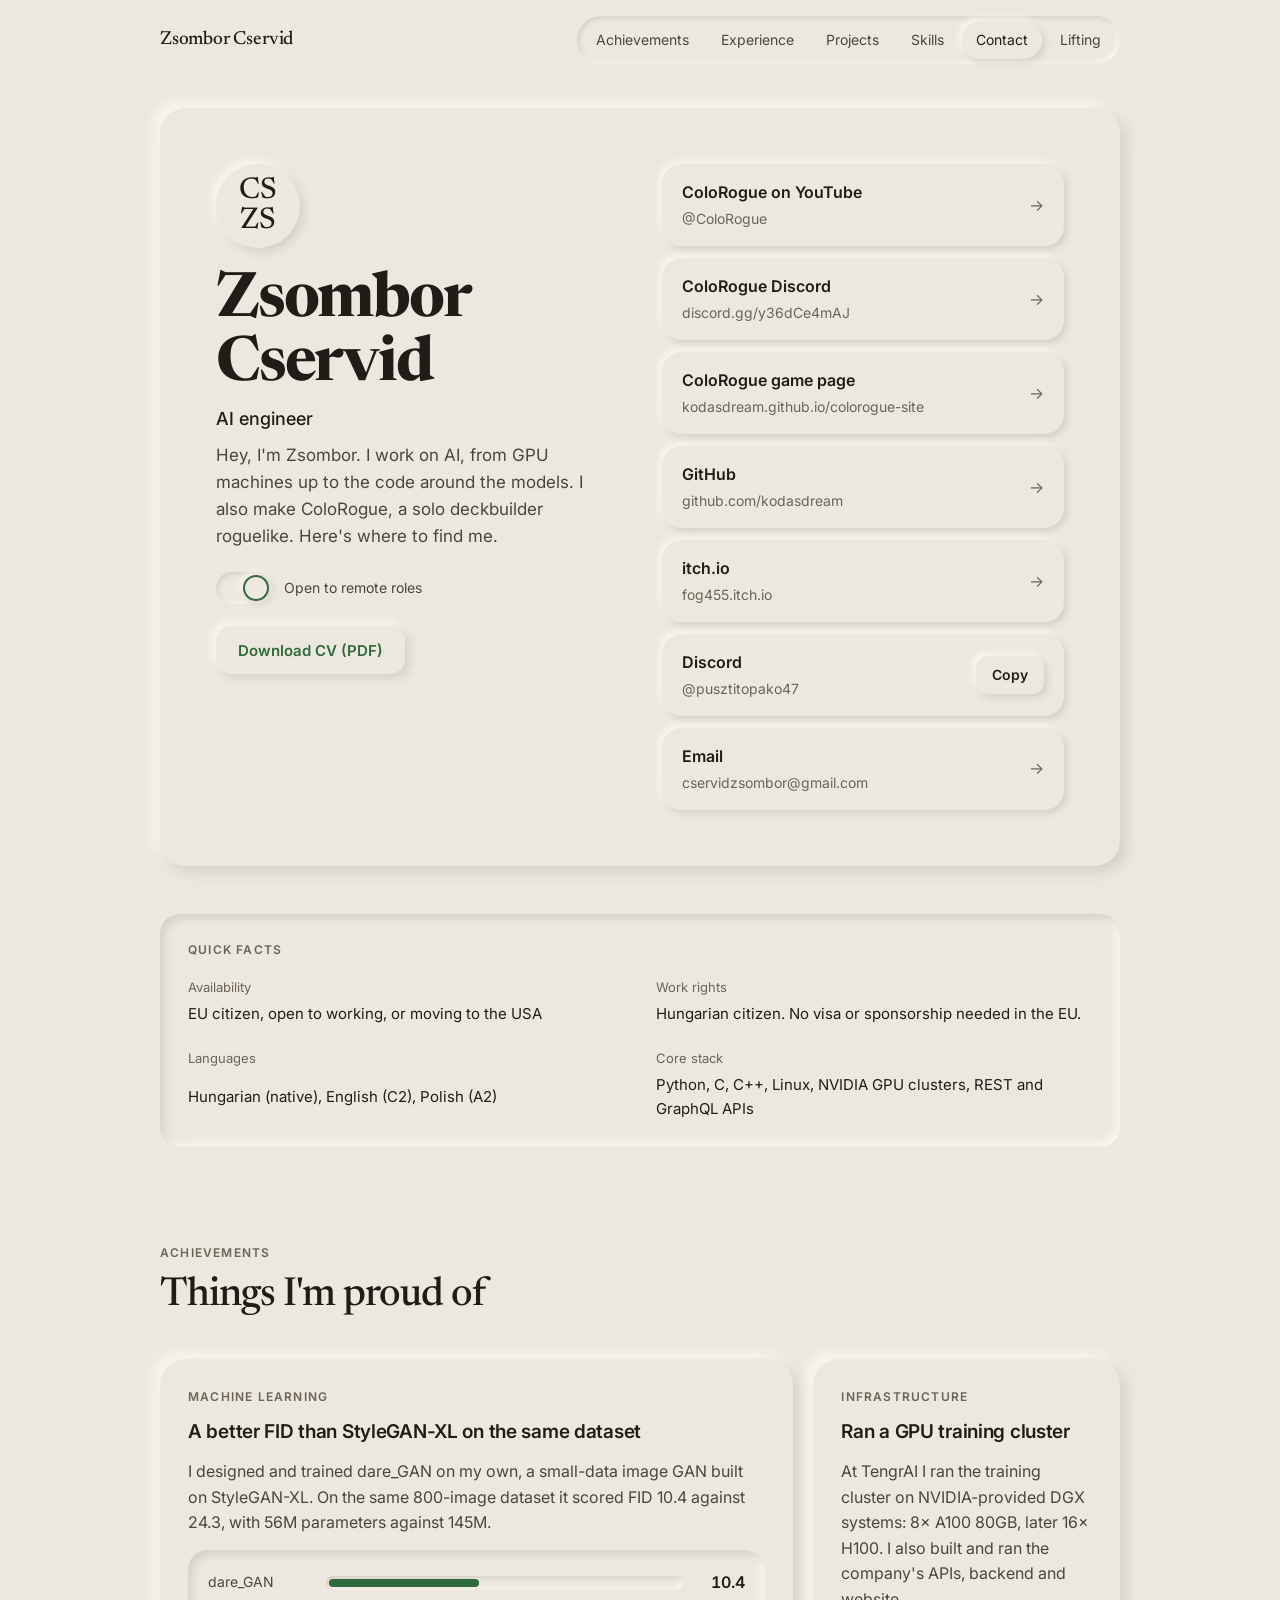
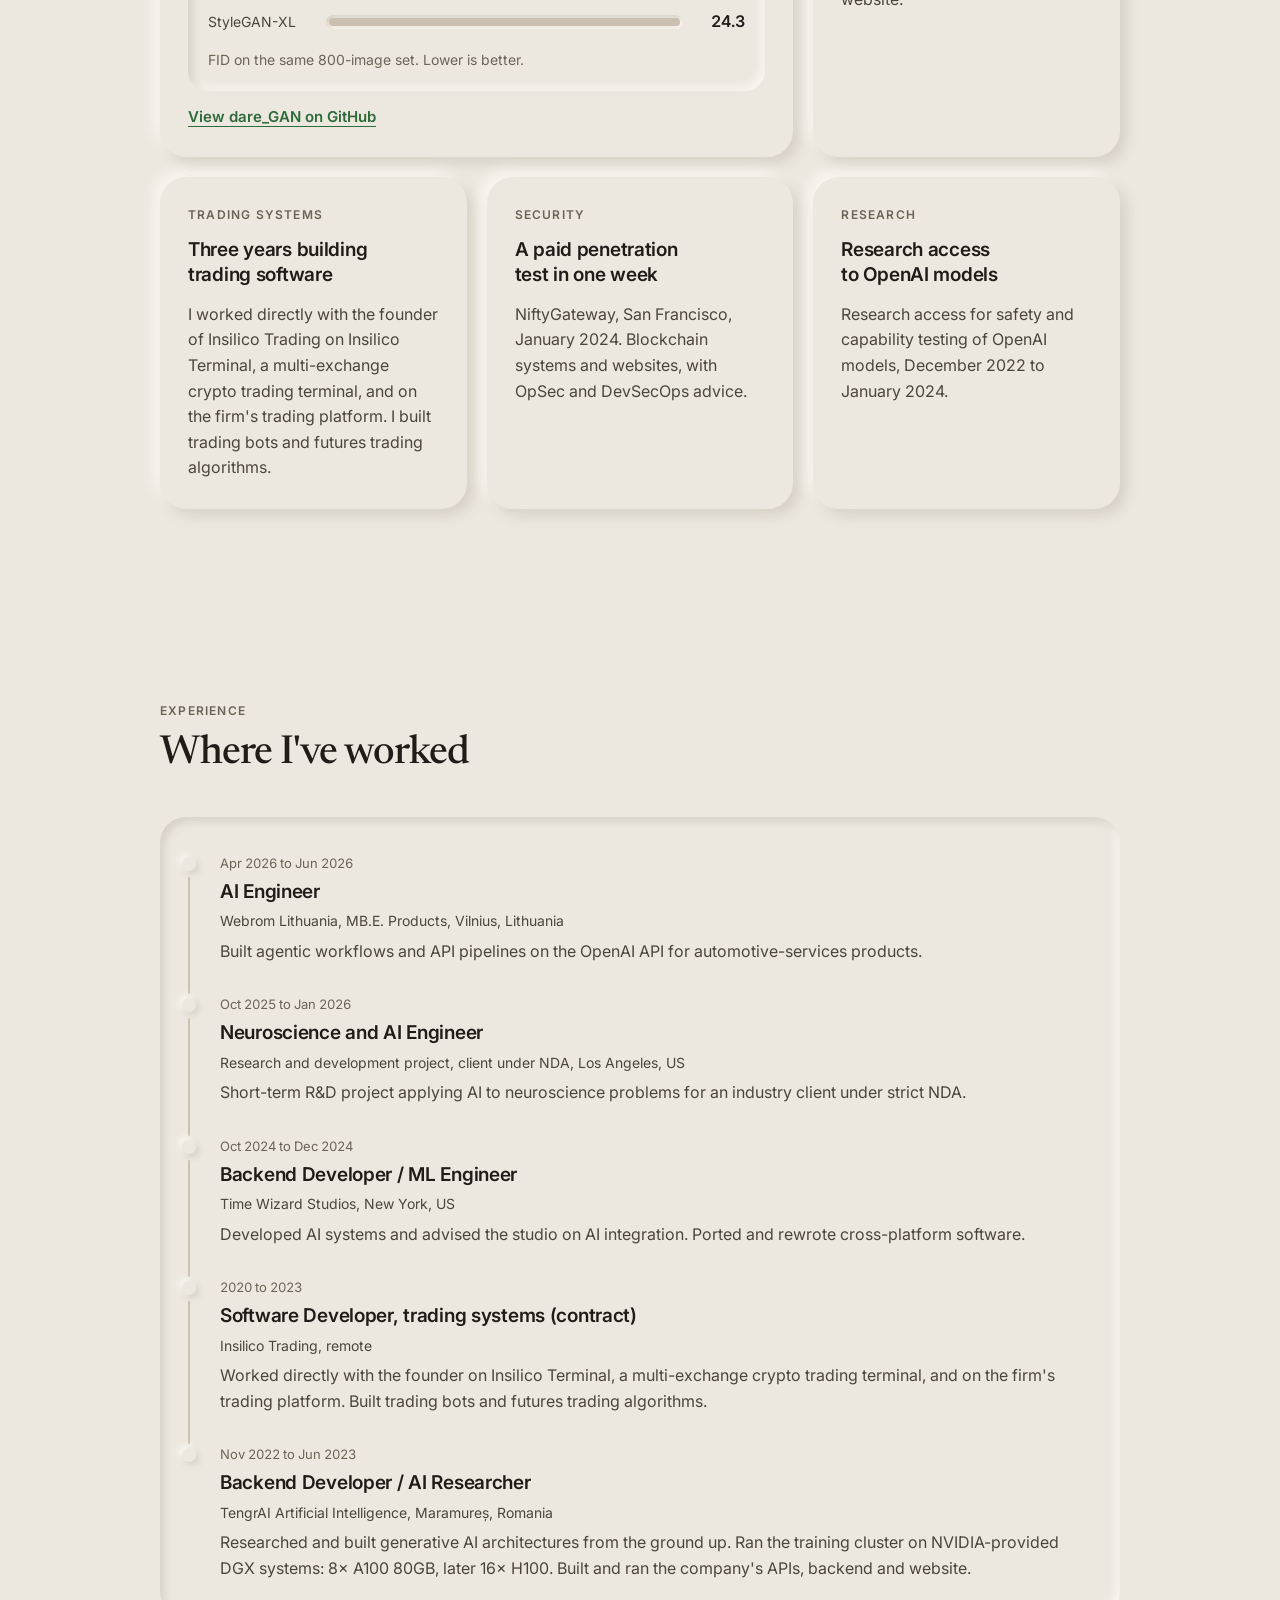
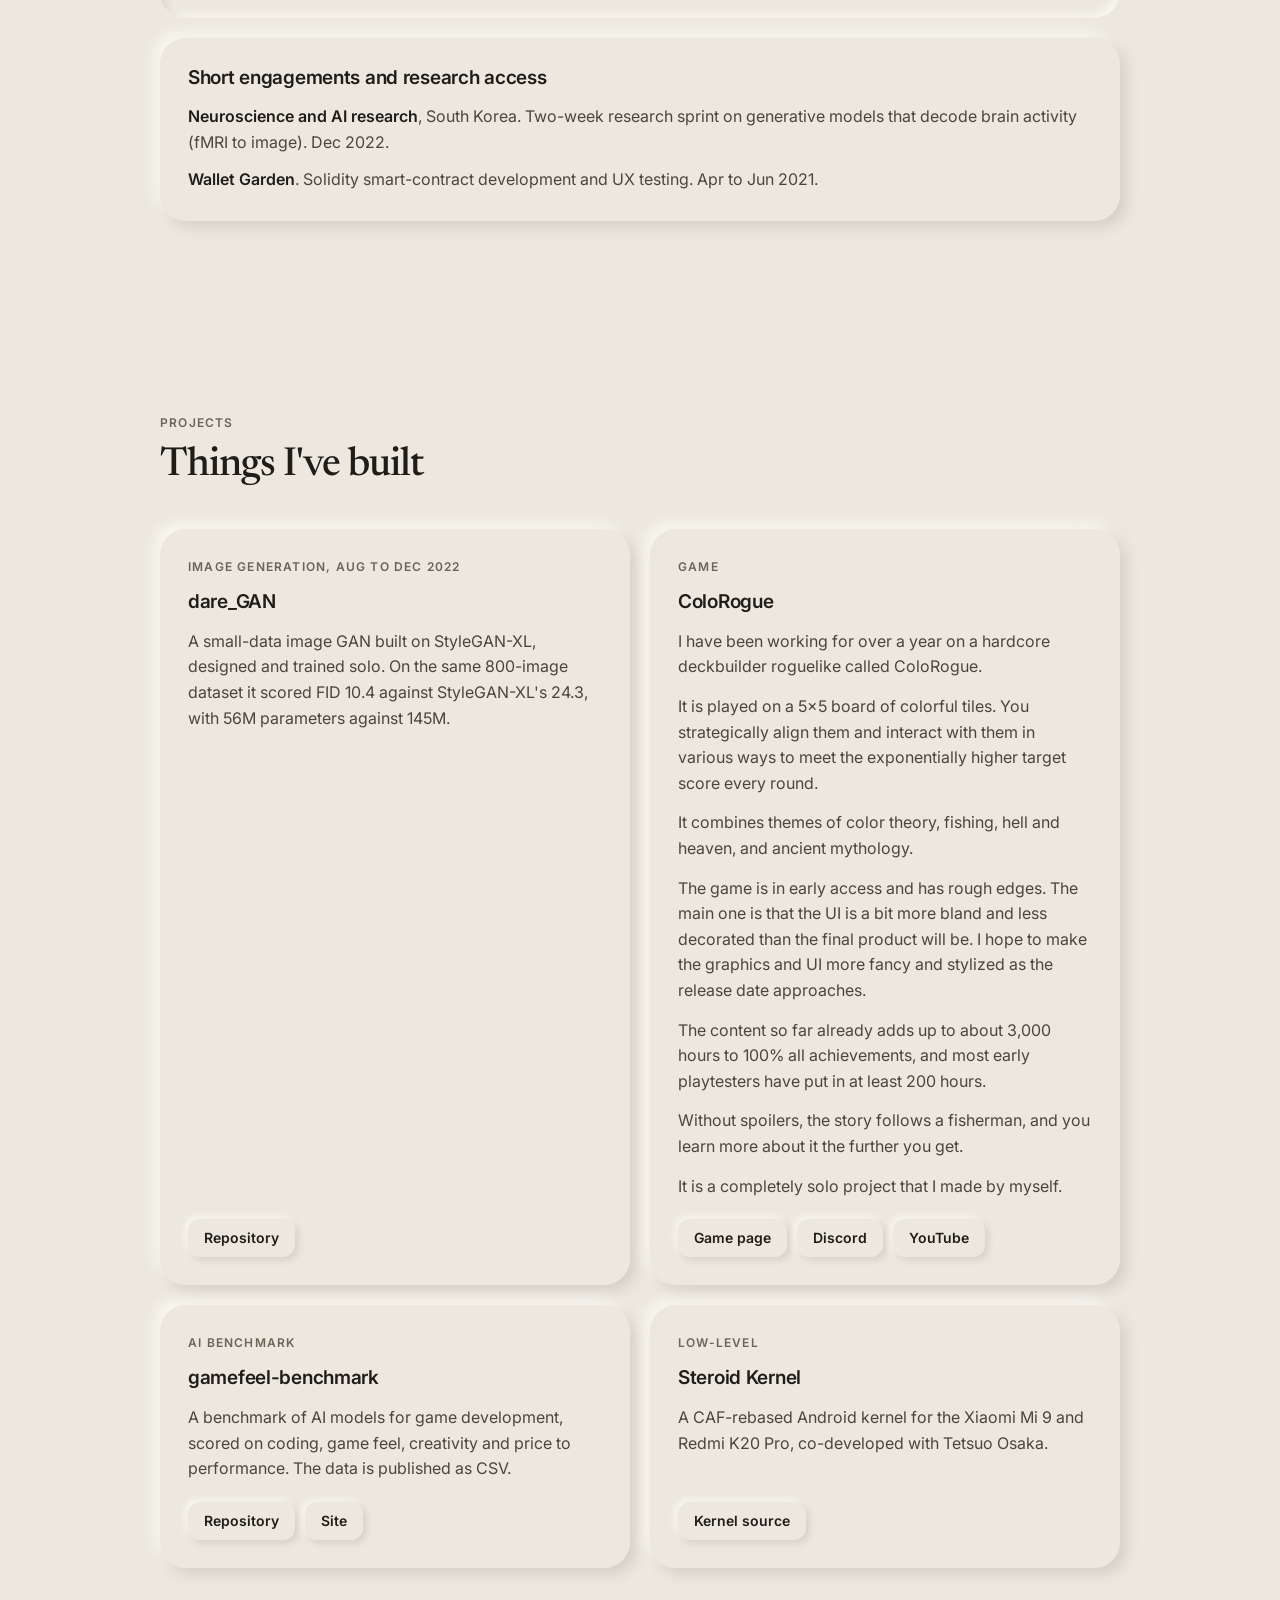
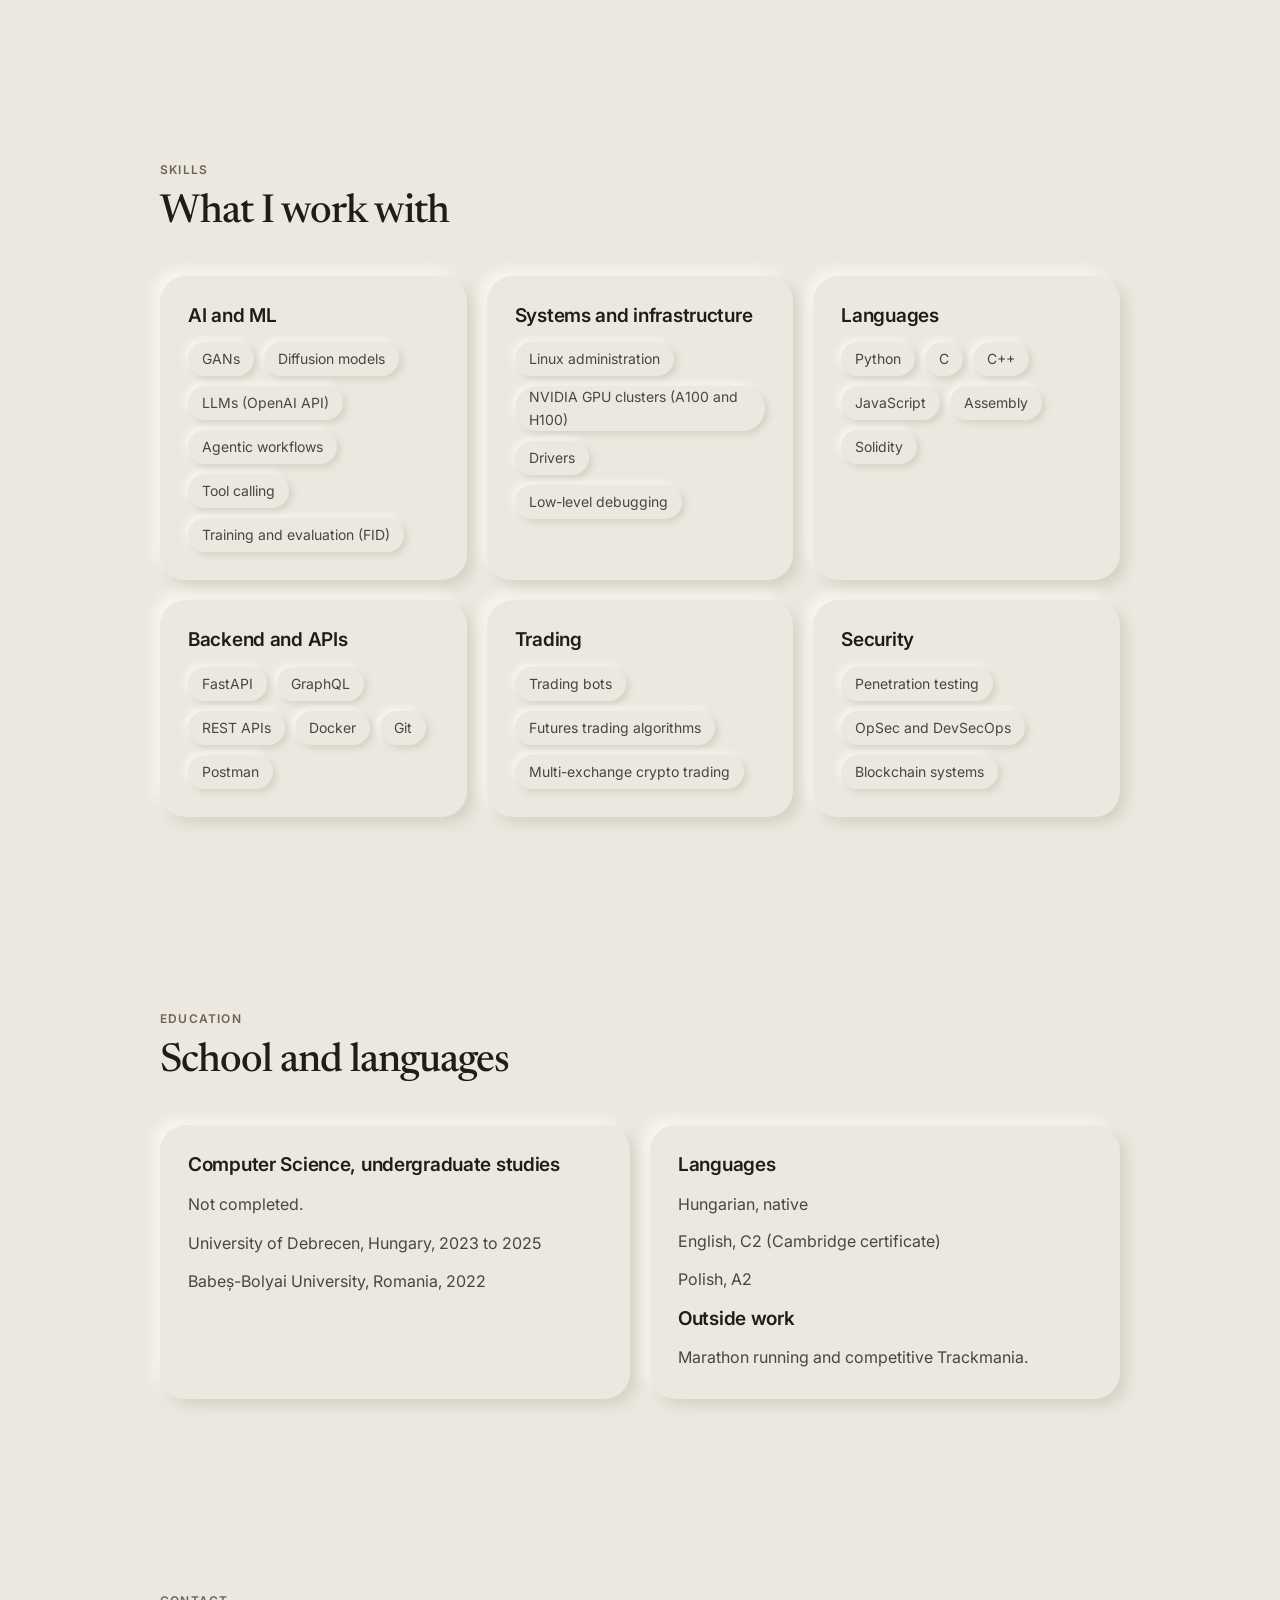
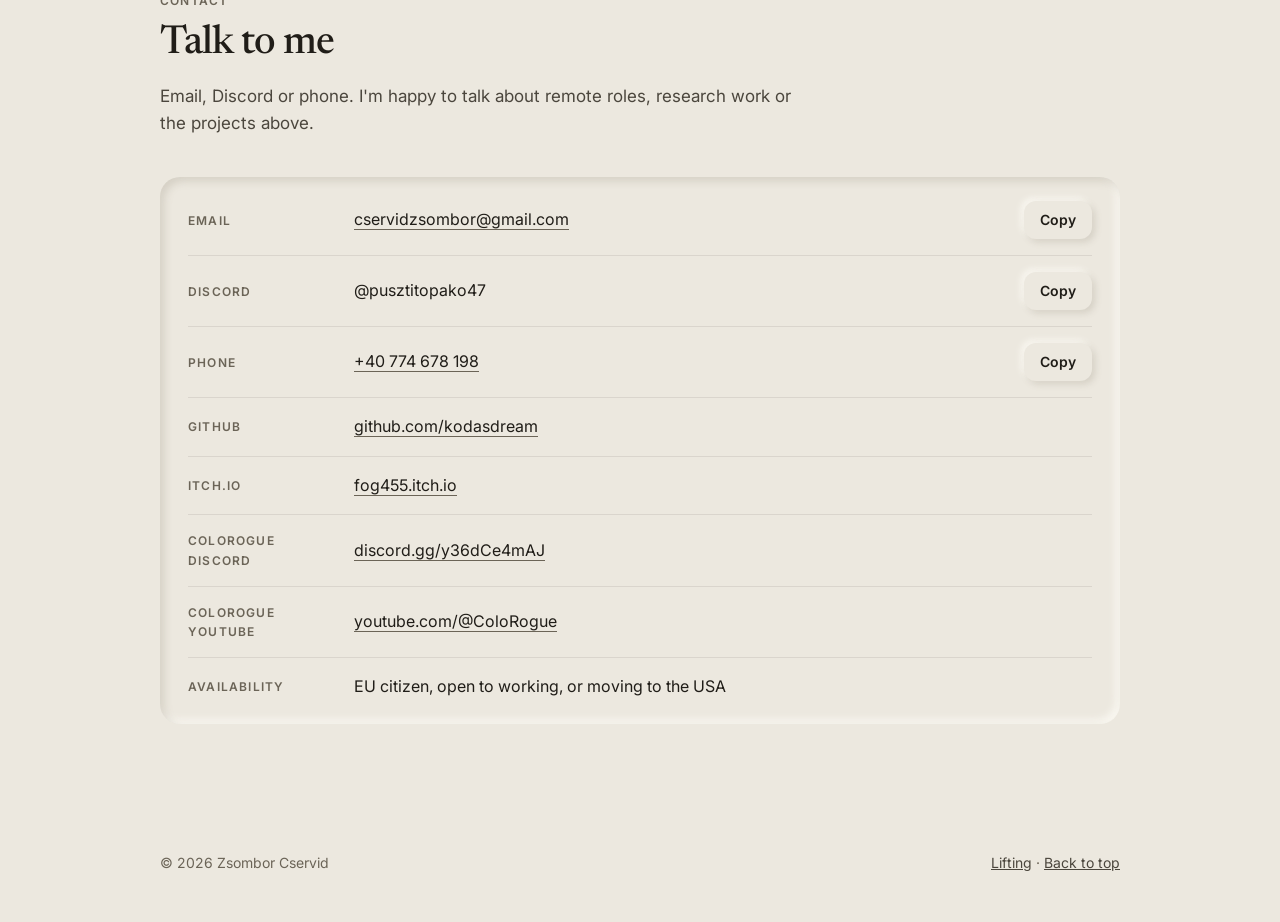
==== personal/index.html @ 990e39d3 "Bust the stylesheet cache for the CS over ZS avatar Browsers kept the old site.css, which gave the t" ====
<!doctype html>
<html lang="en">
<head>
  <meta charset="utf-8">
  <meta name="viewport" content="width=device-width, initial-scale=1, viewport-fit=cover">
  <title>Zsombor Cservid, AI engineer</title>
  <meta name="description" content="Zsombor Cservid, AI engineer: generative models, LLM agents, GPU clusters and Linux. Achievements, work history, projects, CV and contact.">
  <meta name="theme-color" content="#ece8df">
  <meta property="og:type" content="website">
  <meta property="og:title" content="Zsombor Cservid, AI engineer">
  <meta property="og:description" content="Generative models, LLM agents, GPU clusters and Linux. Achievements, projects, CV and contact.">
  <meta property="og:url" content="https://kodasdream.github.io/personal/">
  <link rel="canonical" href="https://kodasdream.github.io/personal/">
  <link rel="icon" href="favicon.svg" type="image/svg+xml">
  <link rel="preconnect" href="https://fonts.googleapis.com">
  <link rel="preconnect" href="https://fonts.gstatic.com" crossorigin>
  <link rel="stylesheet" href="https://fonts.googleapis.com/css2?family=Inter:wght@400;500;600;700&display=swap">
  <link rel="stylesheet" href="https://fonts.googleapis.com/css2?family=Newsreader:wght@400;500;600;700&display=swap">
  <link rel="stylesheet" href="assets/site.css?v=20261018">
</head>
<body>
  <a class="skip" href="#main">Skip to content</a>

  <header class="topbar">
    <div class="wrap bar">
      <a class="brand" href="#top">Zsombor Cservid</a>
      <nav class="nav" aria-label="Sections">
        <a href="#achievements">Achievements</a>
        <a href="#experience">Experience</a>
        <a href="#projects">Projects</a>
        <a href="#skills">Skills</a>
        <a href="#contact">Contact</a>
        <a href="lifting/">Lifting</a>
      </nav>
    </div>
  </header>

  <main id="main" class="wrap">
    <section class="hero raised" id="top" aria-labelledby="name">
      <div class="profile">
        <div class="avatar" aria-hidden="true"><span>CS</span><span>ZS</span></div>
        <div class="intro">
          <h1 id="name">Zsombor Cservid</h1>
          <p class="role">AI engineer</p>
          <p class="bio">Hey, I'm Zsombor. I work on AI, from GPU machines up to the code around the models. I also make ColoRogue, a solo deckbuilder roguelike. Here's where to find me.</p>
        </div>
        <p class="status"><span class="switch" aria-hidden="true"></span>Open to remote roles</p>
        <a class="btn btn-primary" href="Cservid_Zsombor_CV_AI_Engineer.pdf" download>Download CV (PDF)</a>
      </div>

      <div class="linkstack">
        <div class="linkcards">
          <a class="linkcard" href="https://www.youtube.com/@ColoRogue"><span class="lc-text"><span class="lc-title">ColoRogue on YouTube</span><span class="lc-sub">@ColoRogue</span></span><span class="lc-go" aria-hidden="true">→</span></a>
          <a class="linkcard" href="https://discord.gg/y36dCe4mAJ"><span class="lc-text"><span class="lc-title">ColoRogue Discord</span><span class="lc-sub">discord.gg/y36dCe4mAJ</span></span><span class="lc-go" aria-hidden="true">→</span></a>
          <a class="linkcard" href="https://kodasdream.github.io/colorogue-site/"><span class="lc-text"><span class="lc-title">ColoRogue game page</span><span class="lc-sub">kodasdream.github.io/colorogue-site</span></span><span class="lc-go" aria-hidden="true">→</span></a>
          <a class="linkcard" href="https://github.com/kodasdream"><span class="lc-text"><span class="lc-title">GitHub</span><span class="lc-sub">github.com/kodasdream</span></span><span class="lc-go" aria-hidden="true">→</span></a>
          <a class="linkcard" href="https://fog455.itch.io"><span class="lc-text"><span class="lc-title">itch.io</span><span class="lc-sub">fog455.itch.io</span></span><span class="lc-go" aria-hidden="true">→</span></a>
          <div class="linkcard"><span class="lc-text"><span class="lc-title">Discord</span><span class="lc-sub" data-value>@pusztitopako47</span></span><button class="btn btn-sm" type="button" data-copy="@pusztitopako47">Copy</button></div>
          <a class="linkcard" href="mailto:cservidzsombor@gmail.com"><span class="lc-text"><span class="lc-title">Email</span><span class="lc-sub">cservidzsombor@gmail.com</span></span><span class="lc-go" aria-hidden="true">→</span></a>
        </div>
      </div>
    </section>

    <section class="facts inset" aria-labelledby="facts-title">
      <p class="eyebrow" id="facts-title">Quick facts</p>
      <dl>
        <div><dt>Availability</dt><dd>EU citizen, open to working, or moving to the USA</dd></div>
        <div><dt>Work rights</dt><dd>Hungarian citizen. No visa or sponsorship needed in the EU.</dd></div>
        <div><dt>Languages</dt><dd>Hungarian (native), English (C2), Polish (A2)</dd></div>
        <div><dt>Core stack</dt><dd>Python, C, C++, Linux, NVIDIA GPU clusters, REST and GraphQL APIs</dd></div>
      </dl>
    </section>

    <section class="block" id="achievements" aria-labelledby="achievements-title">
      <header class="head">
        <p class="eyebrow">Achievements</p>
        <h2 id="achievements-title">Things I'm proud of</h2>
      </header>

      <div class="grid auto">
        <article class="card raised wide">
          <p class="eyebrow">Machine learning</p>
          <h3>A better FID than StyleGAN-XL on the same dataset</h3>
          <p>I designed and trained dare_GAN on my own, a small-data image GAN built on StyleGAN-XL. On the same 800-image dataset it scored FID 10.4 against 24.3, with 56M parameters against 145M.</p>
          <div class="gauge inset">
            <div class="gauge-row">
              <span class="gauge-name">dare_GAN</span>
              <span class="meter"><i style="--w: 42.8%"></i></span>
              <span class="gauge-value">10.4</span>
            </div>
            <div class="gauge-row">
              <span class="gauge-name">StyleGAN-XL</span>
              <span class="meter"><i class="base" style="--w: 100%"></i></span>
              <span class="gauge-value">24.3</span>
            </div>
            <p class="note">FID on the same 800-image set. Lower is better.</p>
          </div>
          <a class="text-link" href="https://github.com/kodasdream/dare_GAN">View dare_GAN on GitHub</a>
        </article>

        <article class="card raised">
          <p class="eyebrow">Infrastructure</p>
          <h3>Ran a GPU training cluster</h3>
          <p>At TengrAI I ran the training cluster on NVIDIA-provided DGX systems: 8× A100 80GB, later 16× H100. I also built and ran the company's APIs, backend and website.</p>
        </article>

        <article class="card raised">
          <p class="eyebrow">Trading systems</p>
          <h3>Three years building trading software</h3>
          <p>I worked directly with the founder of Insilico Trading on Insilico Terminal, a multi-exchange crypto trading terminal, and on the firm's trading platform. I built trading bots and futures trading algorithms.</p>
        </article>

        <article class="card raised">
          <p class="eyebrow">Security</p>
          <h3>A paid penetration test in one week</h3>
          <p>NiftyGateway, San Francisco, January 2024. Blockchain systems and websites, with OpSec and DevSecOps advice.</p>
        </article>

        <article class="card raised">
          <p class="eyebrow">Research</p>
          <h3>Research access to OpenAI models</h3>
          <p>Research access for safety and capability testing of OpenAI models, December 2022 to January 2024.</p>
        </article>
      </div>
    </section>

    <section class="block" id="experience" aria-labelledby="experience-title">
      <header class="head">
        <p class="eyebrow">Experience</p>
        <h2 id="experience-title">Where I've worked</h2>
      </header>

      <ol class="timeline">
        <li>
          <time>Apr 2026 to Jun 2026</time>
          <h3>AI Engineer</h3>
          <p class="org">Webrom Lithuania, MB.E. Products, Vilnius, Lithuania</p>
          <p>Built agentic workflows and API pipelines on the OpenAI API for automotive-services products.</p>
        </li>
        <li>
          <time>Oct 2025 to Jan 2026</time>
          <h3>Neuroscience and AI Engineer</h3>
          <p class="org">Research and development project, client under NDA, Los Angeles, US</p>
          <p>Short-term R&amp;D project applying AI to neuroscience problems for an industry client under strict NDA.</p>
        </li>
        <li>
          <time>Oct 2024 to Dec 2024</time>
          <h3>Backend Developer / ML Engineer</h3>
          <p class="org">Time Wizard Studios, New York, US</p>
          <p>Developed AI systems and advised the studio on AI integration. Ported and rewrote cross-platform software.</p>
        </li>
        <li>
          <time>2020 to 2023</time>
          <h3>Software Developer, trading systems (contract)</h3>
          <p class="org">Insilico Trading, remote</p>
          <p>Worked directly with the founder on Insilico Terminal, a multi-exchange crypto trading terminal, and on the firm's trading platform. Built trading bots and futures trading algorithms.</p>
        </li>
        <li>
          <time>Nov 2022 to Jun 2023</time>
          <h3>Backend Developer / AI Researcher</h3>
          <p class="org">TengrAI Artificial Intelligence, Maramureș, Romania</p>
          <p>Researched and built generative AI architectures from the ground up. Ran the training cluster on NVIDIA-provided DGX systems: 8× A100 80GB, later 16× H100. Built and ran the company's APIs, backend and website.</p>
        </li>
      </ol>

      <div class="card raised engagements">
        <h3>Short engagements and research access</h3>
        <ul class="plain">
          <li><strong>Neuroscience and AI research</strong>, South Korea. Two-week research sprint on generative models that decode brain activity (fMRI to image). Dec 2022.</li>
          <li><strong>Wallet Garden</strong>. Solidity smart-contract development and UX testing. Apr to Jun 2021.</li>
        </ul>
      </div>
    </section>

    <section class="block" id="projects" aria-labelledby="projects-title">
      <header class="head">
        <p class="eyebrow">Projects</p>
        <h2 id="projects-title">Things I've built</h2>
      </header>

      <div class="grid two">
        <article class="card raised">
          <p class="eyebrow">Image generation, Aug to Dec 2022</p>
          <h3>dare_GAN</h3>
          <p>A small-data image GAN built on StyleGAN-XL, designed and trained solo. On the same 800-image dataset it scored FID 10.4 against StyleGAN-XL's 24.3, with 56M parameters against 145M.</p>
          <div class="links">
            <a class="btn btn-sm" href="https://github.com/kodasdream/dare_GAN">Repository</a>
          </div>
        </article>

        <article class="card raised">
          <p class="eyebrow">Game</p>
          <h3>ColoRogue</h3>
          <p>I have been working for over a year on a hardcore deckbuilder roguelike called ColoRogue.</p>
          <p>It is played on a 5x5 board of colorful tiles. You strategically align them and interact with them in various ways to meet the exponentially higher target score every round.</p>
          <p>It combines themes of color theory, fishing, hell and heaven, and ancient mythology.</p>
          <p>The game is in early access and has rough edges. The main one is that the UI is a bit more bland and less decorated than the final product will be. I hope to make the graphics and UI more fancy and stylized as the release date approaches.</p>
          <p>The content so far already adds up to about 3,000 hours to 100% all achievements, and most early playtesters have put in at least 200 hours.</p>
          <p>Without spoilers, the story follows a fisherman, and you learn more about it the further you get.</p>
          <p>It is a completely solo project that I made by myself.</p>
          <div class="links">
            <a class="btn btn-sm" href="https://kodasdream.github.io/colorogue-site/">Game page</a>
            <a class="btn btn-sm" href="https://discord.gg/y36dCe4mAJ">Discord</a>
            <a class="btn btn-sm" href="https://www.youtube.com/@ColoRogue">YouTube</a>
          </div>
        </article>

        <article class="card raised">
          <p class="eyebrow">AI benchmark</p>
          <h3>gamefeel-benchmark</h3>
          <p>A benchmark of AI models for game development, scored on coding, game feel, creativity and price to performance. The data is published as CSV.</p>
          <div class="links">
            <a class="btn btn-sm" href="https://github.com/kodasdream/gamefeel-benchmark">Repository</a>
            <a class="btn btn-sm" href="https://kodasdream.github.io/gamefeel-benchmark/">Site</a>
          </div>
        </article>

        <article class="card raised">
          <p class="eyebrow">Low-level</p>
          <h3>Steroid Kernel</h3>
          <p>A CAF-rebased Android kernel for the Xiaomi Mi 9 and Redmi K20 Pro, co-developed with Tetsuo Osaka.</p>
          <div class="links">
            <a class="btn btn-sm" href="https://github.com/tetsuo55/android_kernel_xiaomi_sm8150">Kernel source</a>
          </div>
        </article>
      </div>
    </section>

    <section class="block" id="skills" aria-labelledby="skills-title">
      <header class="head">
        <p class="eyebrow">Skills</p>
        <h2 id="skills-title">What I work with</h2>
      </header>

      <div class="grid auto">
        <article class="card raised">
          <h3>AI and ML</h3>
          <ul class="chips">
            <li>GANs</li>
            <li>Diffusion models</li>
            <li>LLMs (OpenAI API)</li>
            <li>Agentic workflows</li>
            <li>Tool calling</li>
            <li>Training and evaluation (FID)</li>
          </ul>
        </article>

        <article class="card raised">
          <h3>Systems and infrastructure</h3>
          <ul class="chips">
            <li>Linux administration</li>
            <li>NVIDIA GPU clusters (A100 and H100)</li>
            <li>Drivers</li>
            <li>Low-level debugging</li>
          </ul>
        </article>

        <article class="card raised">
          <h3>Languages</h3>
          <ul class="chips">
            <li>Python</li>
            <li>C</li>
            <li>C++</li>
            <li>JavaScript</li>
            <li>Assembly</li>
            <li>Solidity</li>
          </ul>
        </article>

        <article class="card raised">
          <h3>Backend and APIs</h3>
          <ul class="chips">
            <li>FastAPI</li>
            <li>GraphQL</li>
            <li>REST APIs</li>
            <li>Docker</li>
            <li>Git</li>
            <li>Postman</li>
          </ul>
        </article>

        <article class="card raised">
          <h3>Trading</h3>
          <ul class="chips">
            <li>Trading bots</li>
            <li>Futures trading algorithms</li>
            <li>Multi-exchange crypto trading</li>
          </ul>
        </article>

        <article class="card raised">
          <h3>Security</h3>
          <ul class="chips">
            <li>Penetration testing</li>
            <li>OpSec and DevSecOps</li>
            <li>Blockchain systems</li>
          </ul>
        </article>
      </div>
    </section>

    <section class="block" id="education" aria-labelledby="education-title">
      <header class="head">
        <p class="eyebrow">Education</p>
        <h2 id="education-title">School and languages</h2>
      </header>

      <div class="grid two">
        <article class="card raised">
          <h3>Computer Science, undergraduate studies</h3>
          <p>Not completed.</p>
          <ul class="plain">
            <li>University of Debrecen, Hungary, 2023 to 2025</li>
            <li>Babeș-Bolyai University, Romania, 2022</li>
          </ul>
        </article>

        <article class="card raised">
          <h3>Languages</h3>
          <ul class="plain">
            <li>Hungarian, native</li>
            <li>English, C2 (Cambridge certificate)</li>
            <li>Polish, A2</li>
          </ul>
          <h3>Outside work</h3>
          <p>Marathon running and competitive Trackmania.</p>
        </article>
      </div>
    </section>

    <section class="block" id="contact" aria-labelledby="contact-title">
      <header class="head">
        <p class="eyebrow">Contact</p>
        <h2 id="contact-title">Talk to me</h2>
        <p class="lede">Email, Discord or phone. I'm happy to talk about remote roles, research work or the projects above.</p>
      </header>

      <div class="contact inset">
        <div class="row">
          <span class="eyebrow">Email</span>
          <a href="mailto:cservidzsombor@gmail.com">cservidzsombor@gmail.com</a>
          <button class="btn btn-sm" type="button" data-copy="cservidzsombor@gmail.com">Copy</button>
        </div>
        <div class="row">
          <span class="eyebrow">Discord</span>
          <span>@pusztitopako47</span>
          <button class="btn btn-sm" type="button" data-copy="@pusztitopako47">Copy</button>
        </div>
        <div class="row">
          <span class="eyebrow">Phone</span>
          <a href="tel:+40774678198">+40 774 678 198</a>
          <button class="btn btn-sm" type="button" data-copy="+40774678198">Copy</button>
        </div>
        <div class="row">
          <span class="eyebrow">GitHub</span>
          <a href="https://github.com/kodasdream">github.com/kodasdream</a>
        </div>
        <div class="row">
          <span class="eyebrow">itch.io</span>
          <a href="https://fog455.itch.io">fog455.itch.io</a>
        </div>
        <div class="row">
          <span class="eyebrow">ColoRogue Discord</span>
          <a href="https://discord.gg/y36dCe4mAJ">discord.gg/y36dCe4mAJ</a>
        </div>
        <div class="row">
          <span class="eyebrow">ColoRogue YouTube</span>
          <a href="https://www.youtube.com/@ColoRogue">youtube.com/@ColoRogue</a>
        </div>
        <div class="row">
          <span class="eyebrow">Availability</span>
          <span>EU citizen, open to working, or moving to the USA</span>
        </div>
      </div>
    </section>
  </main>

  <footer class="wrap foot">
    <p>© 2026 Zsombor Cservid</p>
    <p><a href="lifting/">Lifting</a> · <a href="#top">Back to top</a></p>
  </footer>

  <script>
    // Copy buttons. If the browser refuses clipboard access, select the value instead.
    document.querySelectorAll('[data-copy]').forEach((button) => {
      const label = button.textContent;
      button.addEventListener('click', async () => {
        try {
          await navigator.clipboard.writeText(button.dataset.copy);
          button.textContent = 'Copied';
        } catch {
          const value = button.parentElement.querySelector('[data-value]') || button.previousElementSibling;
          const range = document.createRange();
          range.selectNodeContents(value);
          const selection = window.getSelection();
          selection.removeAllRanges();
          selection.addRange(range);
          button.textContent = 'Selected';
        }
        setTimeout(() => { button.textContent = label; }, 1600);
      });
    });

    // Highlight the section in view in the top bar. The Lifting tab is a separate page, so it is not tracked.
    const links = [...document.querySelectorAll('.nav a[href^="#"]')];
    const observer = new IntersectionObserver((entries) => {
      entries.forEach((entry) => {
        if (!entry.isIntersecting) return;
        links.forEach((link) => {
          if (link.getAttribute('href') === '#' + entry.target.id) {
            link.setAttribute('aria-current', 'true');
          } else {
            link.removeAttribute('aria-current');
          }
        });
      });
    }, { rootMargin: '-45% 0px -50% 0px' });
    links.forEach((link) => {
      const section = document.querySelector(link.getAttribute('href'));
      if (section) observer.observe(section);
    });
  </script>
</body>
</html>
---- personal/assets/site.css ----
/* Shared stylesheet for the personal page and the lifting page.
   Look: neumorphic paper. Warm grey-beige surfaces, soft raised and pressed shadows from two directions, a Newsreader
   serif for the name and headings, one muted green accent.
   Every colour, radius and shadow is a token on :root, so a theme only redefines tokens.
   No glow, no gradients, no gloss, no coloured blur. */

:root {
  color-scheme: light;
  --surface: #ece8df;
  --card: #ece8df;
  --well: #ece8df;
  --shade: rgba(122, 110, 92, 0.2);
  --lit: rgba(255, 253, 248, 0.75);
  --text: #201d18;
  --text-2: #4b463d;
  --text-3: #6b6457;
  --line: rgba(32, 29, 24, 0.09);
  --track: #c9c0af;
  --rail: #cbc2b0;
  --accent: #2f6a3b;
  --accent-hover: #234f2c;
  --hover: #2f6a3b;
  --font: "Inter", system-ui, -apple-system, "Segoe UI", Roboto, sans-serif;
  --display: "Newsreader", Georgia, "Times New Roman", serif;
  --r-lg: 26px;
  --r-md: 20px;
  --r-sm: 15px;
  --r-xs: 12px;
  --raised-lg: 6px 6px 14px var(--shade), -6px -6px 14px var(--lit);
  --raised: 4px 4px 10px var(--shade), -4px -4px 10px var(--lit);
  --raised-sm: 3px 3px 7px var(--shade), -3px -3px 7px var(--lit);
  --inset: inset 4px 4px 9px var(--shade), inset -4px -4px 9px var(--lit);
  --inset-sm: inset 2px 2px 5px var(--shade), inset -2px -2px 5px var(--lit);
}

*,
*::before,
*::after {
  box-sizing: border-box;
}

[hidden] {
  display: none !important;
}

html {
  -webkit-text-size-adjust: 100%;
  scroll-behavior: smooth;
  scroll-padding-top: 110px;
}

body {
  margin: 0;
  min-height: 100vh;
  background: var(--surface);
  color: var(--text);
  font: 400 16px/1.6 var(--font);
  -webkit-font-smoothing: antialiased;
}

h1,
h2,
h3,
p,
ul,
ol,
dl,
dd {
  margin: 0;
  padding: 0;
}

h1,
h2 {
  font-family: var(--display);
}

h3 {
  font-family: var(--font);
}

ul {
  list-style: none;
}

p {
  color: var(--text-2);
}

a {
  color: inherit;
}

:focus-visible {
  outline: 2px solid var(--accent);
  outline-offset: 3px;
}

.sr-only {
  position: absolute;
  width: 1px;
  height: 1px;
  overflow: hidden;
  clip: rect(0 0 0 0);
  white-space: nowrap;
}

.skip {
  position: absolute;
  left: 16px;
  top: -60px;
  z-index: 20;
  padding: 8px 14px;
  border-radius: var(--r-xs);
  background: var(--card);
  box-shadow: var(--raised-sm);
  color: var(--text);
  text-decoration: none;
}

.skip:focus {
  top: 12px;
}

.wrap {
  width: min(1040px, 100%);
  margin-inline: auto;
  padding-inline: clamp(16px, 4vw, 40px);
}

/* ---------- surfaces ---------- */

.raised {
  background: var(--card);
  border-radius: var(--r-lg);
  box-shadow: var(--raised-lg);
}

.inset {
  background: var(--well);
  border-radius: var(--r-md);
  box-shadow: var(--inset);
}

.eyebrow {
  font-size: 12px;
  font-weight: 600;
  letter-spacing: 0.1em;
  text-transform: uppercase;
  color: var(--text-3);
}

.note,
.meta,
.count {
  font-size: 14px;
  color: var(--text-3);
}

/* ---------- controls ---------- */

.btn {
  display: inline-flex;
  align-items: center;
  justify-content: center;
  gap: 8px;
  min-height: 48px;
  padding: 0 22px;
  border: 0;
  border-radius: var(--r-sm);
  background: var(--card);
  color: var(--text);
  font: 600 15px/1 var(--font);
  text-decoration: none;
  white-space: nowrap;
  cursor: pointer;
  box-shadow: var(--raised);
  transition: box-shadow 0.18s ease, color 0.18s ease;
}

.btn:hover {
  color: var(--hover);
}

.btn:active,
.btn[aria-pressed="true"] {
  box-shadow: var(--inset-sm);
}

.btn-primary {
  color: var(--accent);
}

.btn-primary:hover {
  color: var(--accent-hover);
}

.btn-sm {
  min-height: 38px;
  padding: 0 16px;
  border-radius: var(--r-xs);
  font-size: 14px;
  box-shadow: var(--raised-sm);
}

.btn-sm:active,
.btn-sm[aria-pressed="true"] {
  box-shadow: var(--inset-sm);
}

.filters .btn[aria-pressed="true"] {
  color: var(--accent);
}

/* The switch: an inset track with a raised knob and a flat accent ring (a hard edge, not a glow). */
.switch {
  position: relative;
  flex: none;
  width: 56px;
  height: 32px;
  border-radius: 999px;
  background: var(--well);
  box-shadow: var(--inset-sm);
}

.switch::after {
  content: "";
  position: absolute;
  top: 3px;
  right: 3px;
  width: 26px;
  height: 26px;
  border-radius: 50%;
  background: var(--card);
  box-shadow: var(--raised-sm), inset 0 0 0 2px var(--accent);
}

/* ---------- top bar ---------- */

.topbar {
  position: sticky;
  top: 0;
  z-index: 10;
  background: var(--surface);
}

.topbar .bar {
  display: flex;
  flex-wrap: wrap;
  align-items: center;
  justify-content: space-between;
  gap: 12px 20px;
  padding-block: 16px;
}

.brand {
  font-family: var(--display);
  font-size: 19px;
  font-weight: 500;
  letter-spacing: -0.01em;
  color: var(--text);
  text-decoration: none;
}

.nav {
  display: flex;
  flex-wrap: wrap;
  gap: 4px;
  padding: 5px;
  border-radius: 999px;
  background: var(--well);
  box-shadow: var(--inset-sm);
}

.nav a {
  padding: 8px 14px;
  border-radius: 999px;
  font-size: 14px;
  color: var(--text-2);
  text-decoration: none;
  transition: color 0.15s ease;
}

.nav a:hover {
  color: var(--text);
}

.nav a[aria-current="true"],
.nav a[aria-current="page"] {
  color: var(--text);
  background: var(--card);
  box-shadow: var(--raised-sm);
}

/* ---------- top card: the part to send to friends ---------- */

.hero {
  display: grid;
  gap: clamp(28px, 4vw, 44px);
  margin-top: clamp(12px, 3vw, 28px);
  padding: clamp(28px, 5vw, 56px);
}

.hero-main {
  display: grid;
  gap: 18px;
  align-content: start;
  min-width: 0;
}

.profile {
  display: grid;
  gap: 22px;
  align-content: start;
  justify-items: start;
  min-width: 0;
}

.avatar {
  display: grid;
  place-items: center;
  align-content: center;
  width: 84px;
  height: 84px;
  border-radius: 50%;
  background: var(--card);
  box-shadow: var(--raised);
  font-family: var(--display);
  font-size: 30px;
  font-weight: 500;
  line-height: 1;
  letter-spacing: 0;
  color: var(--text);
}

.intro {
  display: grid;
  gap: 8px;
  min-width: 0;
}

.role {
  font-size: 18px;
  font-weight: 500;
  color: var(--text);
}

.bio {
  max-width: 42ch;
  font-size: 17px;
  color: var(--text-2);
}

.status {
  display: flex;
  align-items: center;
  gap: 12px;
  font-size: 14px;
  color: var(--text-2);
}

.linkstack {
  display: grid;
  gap: 22px;
  align-content: start;
  justify-items: start;
  min-width: 0;
}

.linkcards {
  display: grid;
  gap: 12px;
  width: 100%;
}

.linkcard {
  display: flex;
  align-items: center;
  justify-content: space-between;
  gap: 14px;
  width: 100%;
  min-width: 0;
  padding: 16px 20px;
  border: 0;
  border-radius: var(--r-md);
  background: var(--card);
  box-shadow: var(--raised-sm);
  color: var(--text);
  font: inherit;
  text-decoration: none;
  transition: box-shadow 0.18s ease;
}

a.linkcard:hover,
a.linkcard:active {
  box-shadow: var(--inset-sm);
}

.lc-text {
  display: grid;
  gap: 2px;
  min-width: 0;
}

.lc-title {
  font-size: 16px;
  font-weight: 600;
  color: var(--text);
}

.lc-sub {
  font-size: 14px;
  color: var(--text-3);
  overflow-wrap: anywhere;
}

.lc-go {
  flex: none;
  font-size: 16px;
  color: var(--text-3);
}

/* Quick facts sit between the top card and the CV sections. */
.facts {
  display: grid;
  gap: 18px;
  margin-top: clamp(28px, 4vw, 48px);
  padding: 26px 28px;
}

.facts dl {
  display: grid;
  gap: 18px;
}

.facts dl > div {
  display: grid;
  gap: 4px;
}

.facts dt {
  font-size: 13px;
  color: var(--text-3);
}

.facts dd {
  font-size: 15px;
  color: var(--text);
}

.hero h1,
h1 {
  font-size: clamp(42px, 6vw, 62px);
  font-weight: 700;
  line-height: 1.02;
  letter-spacing: -0.035em;
  text-wrap: balance;
  color: var(--text);
}

.lede {
  max-width: 58ch;
  font-size: 17px;
  color: var(--text-2);
}

/* ---------- headings and sections ---------- */

h2 {
  font-size: clamp(28px, 3.6vw, 40px);
  font-weight: 500;
  line-height: 1.12;
  letter-spacing: -0.025em;
  text-wrap: balance;
  color: var(--text);
}

h3 {
  font-size: 19px;
  font-weight: 600;
  line-height: 1.3;
  letter-spacing: -0.015em;
  text-wrap: balance;
  color: var(--text);
}

.block {
  padding-block: clamp(56px, 8vw, 96px);
}

.head {
  display: grid;
  gap: 12px;
  margin-bottom: clamp(24px, 4vw, 40px);
}

.head .lede {
  margin-top: 4px;
}

/* ---------- grids and cards ---------- */

.grid {
  display: grid;
  gap: 20px;
  grid-template-columns: minmax(0, 1fr);
}

.card {
  display: flex;
  flex-direction: column;
  gap: 14px;
  min-width: 0;
  padding: 28px;
}

.links {
  display: flex;
  flex-wrap: wrap;
  gap: 10px;
  margin-top: auto;
  padding-top: 6px;
}

.text-link {
  align-self: flex-start;
  font-size: 15px;
  font-weight: 600;
  color: var(--accent);
  text-decoration: underline;
  text-decoration-thickness: 1px;
  text-underline-offset: 4px;
}

.wide {
  grid-column: 1 / -1;
}

/* Achievement gauge: two inset meters. The shorter bar is the better FID. */
.gauge {
  display: grid;
  gap: 14px;
  padding: 20px;
}

.gauge-row {
  display: grid;
  grid-template-columns: minmax(0, 6.5rem) minmax(0, 1fr) 3rem;
  align-items: center;
  gap: 14px;
}

.gauge-name {
  font-size: 14px;
  color: var(--text-2);
}

.gauge-value {
  font-size: 16px;
  font-weight: 600;
  text-align: right;
  font-variant-numeric: tabular-nums;
  color: var(--text);
}

.meter {
  display: block;
  height: 14px;
  padding: 3px;
  border-radius: 999px;
  background: var(--well);
  box-shadow: var(--inset-sm);
}

.meter i {
  display: block;
  width: var(--w);
  height: 100%;
  border-radius: 999px;
  background: var(--accent);
}

.meter i.base {
  background: var(--track);
}

/* ---------- work history ---------- */

.timeline {
  position: relative;
  display: grid;
  gap: 30px;
  padding: 36px clamp(20px, 3vw, 40px) 36px 60px;
  border-radius: var(--r-lg);
  background: var(--well);
  box-shadow: var(--inset);
}

.timeline li {
  position: relative;
  display: grid;
  gap: 6px;
  min-width: 0;
}

.timeline li::before {
  content: "";
  position: absolute;
  left: -38px;
  top: 4px;
  width: 14px;
  height: 14px;
  border-radius: 50%;
  background: var(--card);
  box-shadow: var(--raised-sm);
}

.timeline li:not(:last-child)::after {
  content: "";
  position: absolute;
  left: -32px;
  top: 24px;
  bottom: -30px;
  width: 2px;
  border-radius: 2px;
  background: var(--rail);
}

.timeline time {
  font-size: 13px;
  color: var(--text-3);
  font-variant-numeric: tabular-nums;
}

.org {
  font-size: 14px;
  color: var(--text-2);
}

.engagements {
  margin-top: 20px;
}

.plain {
  display: grid;
  gap: 12px;
}

.plain li {
  color: var(--text-2);
}

.plain strong {
  color: var(--text);
  font-weight: 600;
}

.chips {
  display: flex;
  flex-wrap: wrap;
  gap: 10px;
}

.chips li {
  display: inline-flex;
  align-items: center;
  min-height: 34px;
  padding: 0 14px;
  border-radius: 999px;
  background: var(--card);
  box-shadow: var(--raised-sm);
  font-size: 14px;
  color: var(--text-2);
}

/* ---------- contact ---------- */

.contact {
  padding: 8px 28px;
}

.row {
  display: grid;
  grid-template-columns: 9.5rem minmax(0, 1fr) auto;
  align-items: center;
  gap: 14px;
  padding: 16px 0;
  border-bottom: 1px solid var(--line);
}

.row:last-child {
  border-bottom: 0;
}

.row > a,
.row > span:not(.eyebrow) {
  min-width: 0;
  overflow-wrap: anywhere;
  color: var(--text);
}

.row > a {
  justify-self: start;
  text-decoration: underline;
  text-decoration-color: var(--text-3);
  text-underline-offset: 4px;
}

.foot {
  display: flex;
  flex-wrap: wrap;
  justify-content: space-between;
  gap: 12px;
  padding-block: 32px 48px;
  font-size: 14px;
  color: var(--text-3);
}

.foot p {
  color: var(--text-3);
}

.foot a {
  color: var(--text-2);
}

/* ---------- lifting page ---------- */

.big {
  display: flex;
  flex-direction: column;
  gap: 20px;
  padding: 28px;
}

.big-head {
  display: grid;
  gap: 8px;
}

.big h3 {
  font-size: clamp(22px, 3vw, 26px);
}

.readout {
  display: grid;
  gap: 6px;
  padding: 24px;
  border-radius: var(--r-md);
}

.digits {
  font-size: clamp(52px, 9vw, 76px);
  font-weight: 700;
  line-height: 0.95;
  letter-spacing: -0.04em;
  font-variant-numeric: tabular-nums;
  color: var(--text);
}

.feature .digits {
  font-size: clamp(64px, 12vw, 96px);
}

.unit {
  font-size: 13px;
  letter-spacing: 0.08em;
  text-transform: uppercase;
  color: var(--text-3);
}

.lb {
  font-size: 15px;
  color: var(--text-3);
  font-variant-numeric: tabular-nums;
}

.big-facts {
  display: grid;
  grid-template-columns: repeat(2, minmax(0, 1fr));
  gap: 16px;
}

.big-facts dt {
  font-size: 13px;
  color: var(--text-3);
}

.big-facts dd {
  font-size: 15px;
  color: var(--text);
  font-variant-numeric: tabular-nums;
}

.badge {
  display: inline-flex;
  margin-left: 8px;
  padding: 4px 10px;
  border-radius: 999px;
  box-shadow: var(--inset-sm);
  font-size: 11px;
  font-weight: 600;
  letter-spacing: 0.08em;
  text-transform: uppercase;
  vertical-align: 2px;
  color: var(--accent);
}

.toolbar {
  display: grid;
  gap: 16px;
  margin-bottom: 14px;
}

.search {
  display: flex;
  align-items: center;
  min-height: 52px;
  padding: 0 20px;
  border-radius: 999px;
}

.search input {
  width: 100%;
  min-width: 0;
  border: 0;
  outline: 0;
  background: transparent;
  color: var(--text);
  font: 500 16px var(--font);
}

.search input::placeholder {
  color: var(--text-3);
}

.search:focus-within {
  outline: 2px solid var(--accent);
  outline-offset: 3px;
}

.filters {
  display: flex;
  flex-wrap: wrap;
  gap: 10px;
}

.count {
  margin: 4px 0 20px;
  font-variant-numeric: tabular-nums;
}

.lift {
  display: flex;
  flex-direction: column;
  gap: 10px;
  padding: 20px;
  border-radius: var(--r-md);
  background: var(--card);
  box-shadow: var(--raised-sm);
}

.lift-top {
  display: flex;
  justify-content: space-between;
  align-items: flex-start;
  gap: 12px;
}

.lift h3 {
  font-size: 16px;
}

.lift-set {
  font-size: 14px;
  color: var(--text-2);
}

.lift-est {
  display: flex;
  flex-wrap: wrap;
  align-items: baseline;
  gap: 4px 10px;
}

.lift-est b {
  font-size: 24px;
  font-weight: 700;
  letter-spacing: -0.02em;
  font-variant-numeric: tabular-nums;
  color: var(--text);
}

.lift-est span {
  font-size: 13px;
  color: var(--text-3);
}

.tag-kind {
  flex: none;
  padding: 5px 10px;
  border-radius: 999px;
  box-shadow: var(--inset-sm);
  font-size: 11px;
  letter-spacing: 0.08em;
  text-transform: uppercase;
  color: var(--text-3);
}

/* ---------- breakpoints ---------- */

@media (min-width: 640px) {
  .grid.two,
  .grid.auto {
    grid-template-columns: repeat(2, minmax(0, 1fr));
  }

  .wide,
  .big.feature {
    grid-column: 1 / -1;
  }

  .facts dl {
    grid-template-columns: repeat(2, minmax(0, 1fr));
    gap: 22px 32px;
  }
}

@media (min-width: 960px) {
  .grid.auto {
    grid-template-columns: repeat(3, minmax(0, 1fr));
  }

  .wide {
    grid-column: span 2;
  }
}

@media (min-width: 900px) {
  .hero {
    grid-template-columns: minmax(0, 1fr) minmax(0, 1fr);
    align-items: start;
  }

  .hero.single {
    grid-template-columns: minmax(0, 1fr);
  }
}

@media (max-width: 560px) {
  .row {
    grid-template-columns: minmax(0, 1fr);
    gap: 6px;
  }

  .row .btn {
    justify-self: start;
  }

  .card,
  .big {
    padding: 22px;
  }

  .linkcard {
    padding: 14px 16px;
  }

  .facts {
    padding: 22px;
  }

  .contact {
    padding: 4px 20px;
  }

  .topbar .bar {
    flex-wrap: nowrap;
    gap: 12px;
    padding-block: 12px;
  }

  .brand {
    flex: none;
  }

  .nav {
    flex: 1 1 auto;
    min-width: 0;
    flex-wrap: nowrap;
    overflow-x: auto;
    scrollbar-width: none;
  }

  .nav::-webkit-scrollbar {
    display: none;
  }

  .nav a {
    flex: none;
    white-space: nowrap;
  }
}

@media (prefers-reduced-motion: reduce) {
  html {
    scroll-behavior: auto;
  }

  .btn,
  .nav a,
  .linkcard {
    transition: none;
  }
}
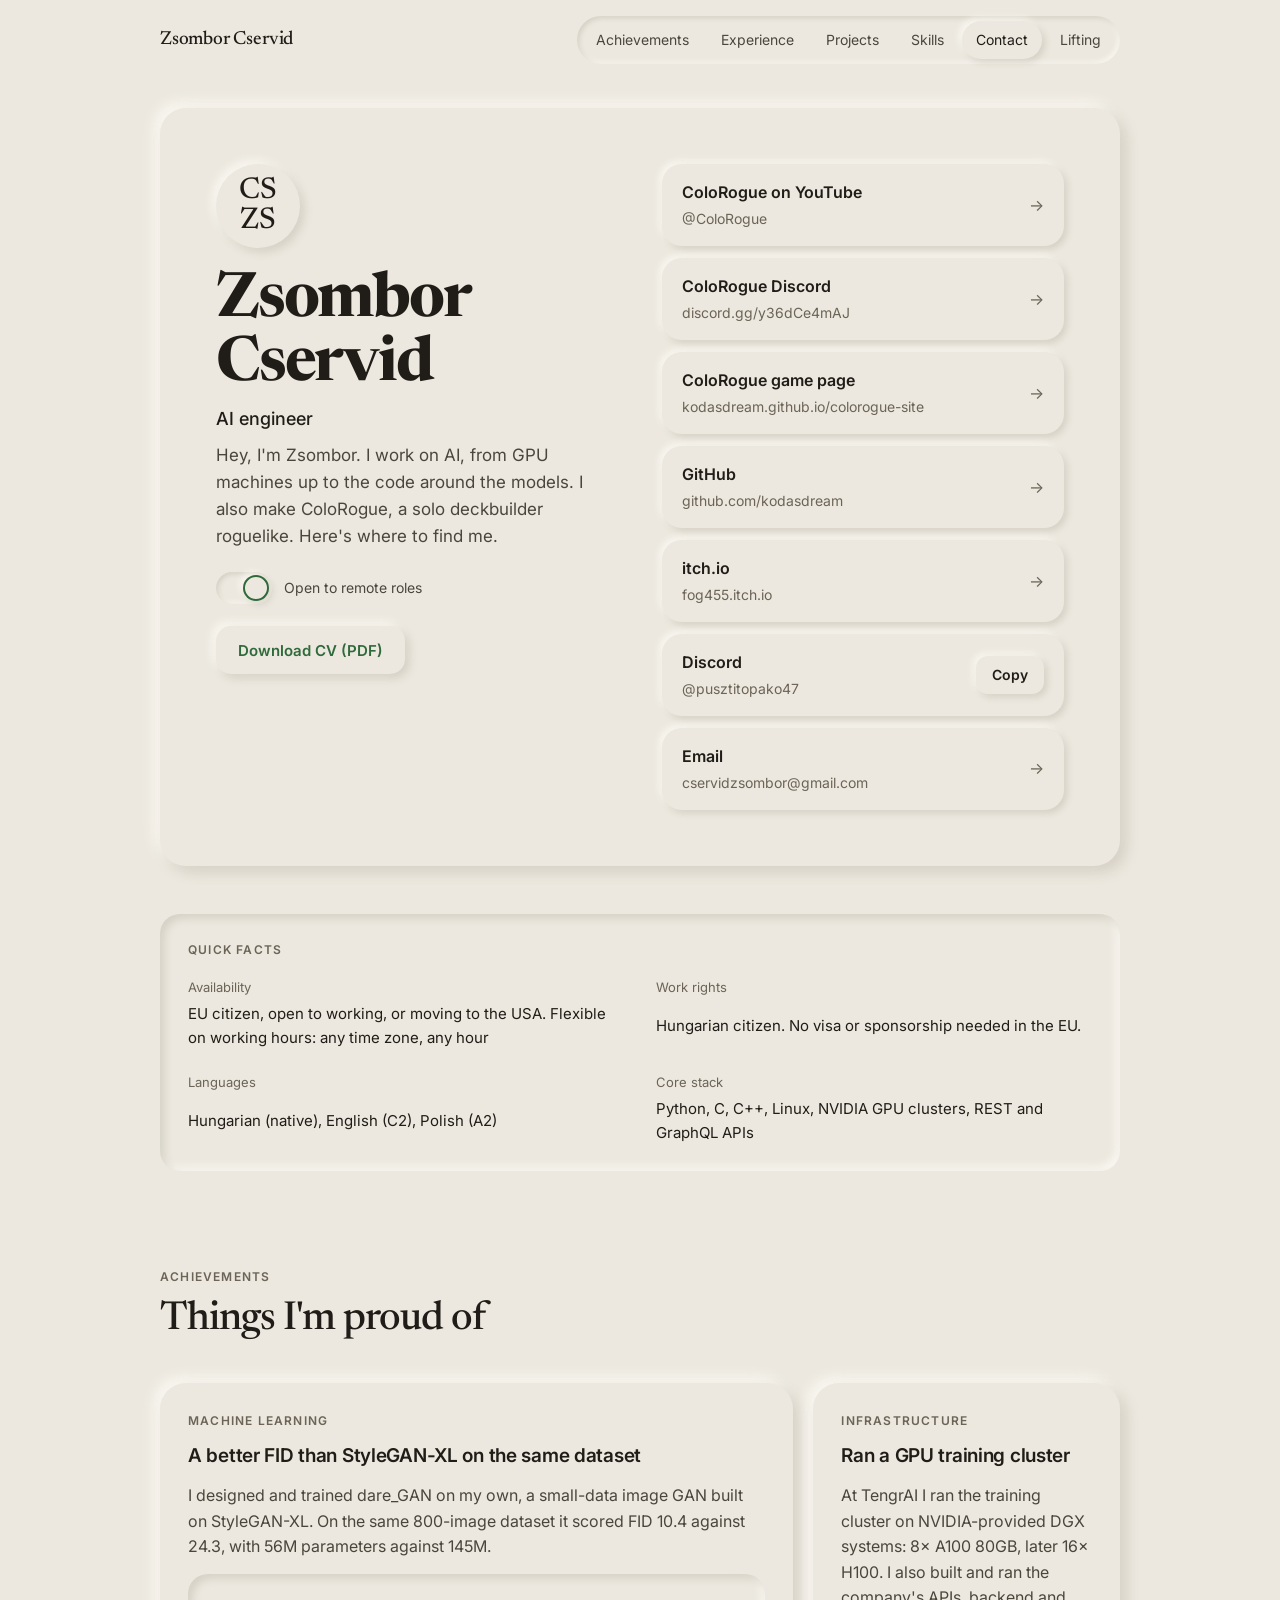
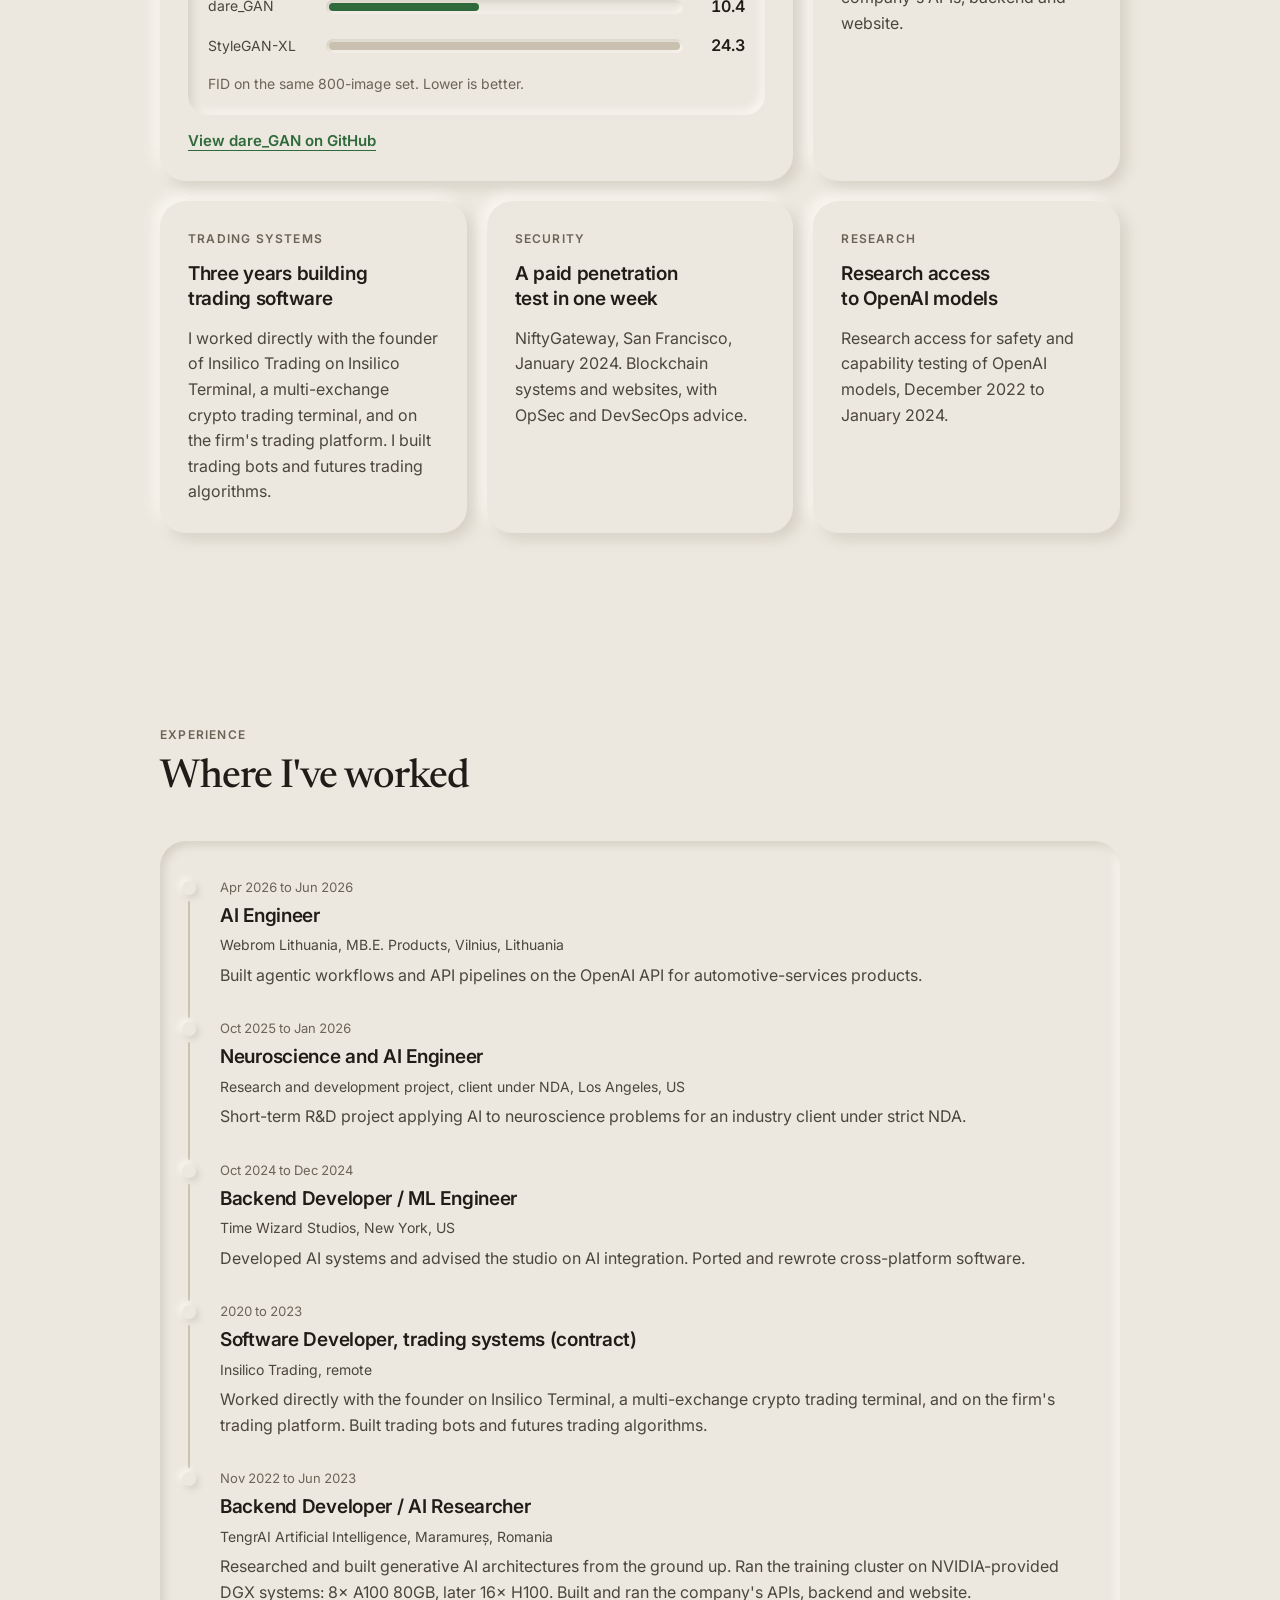
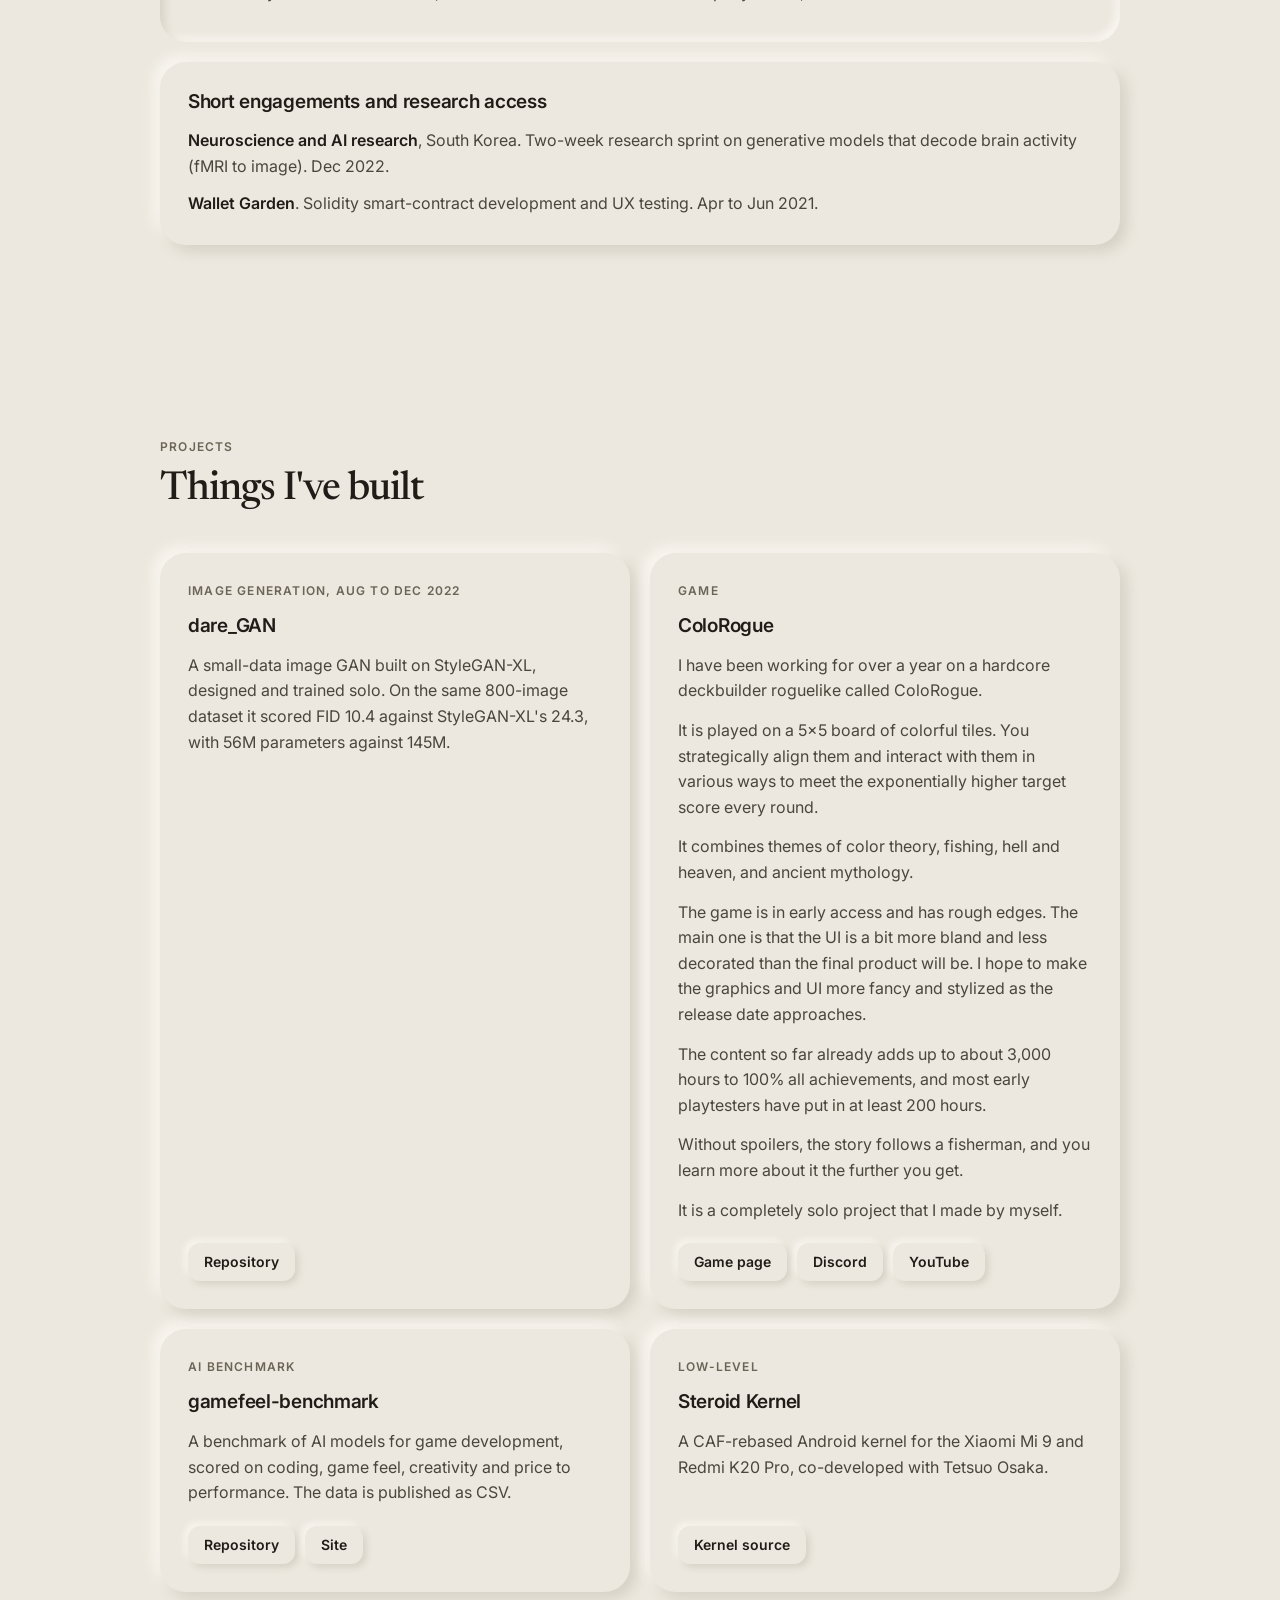
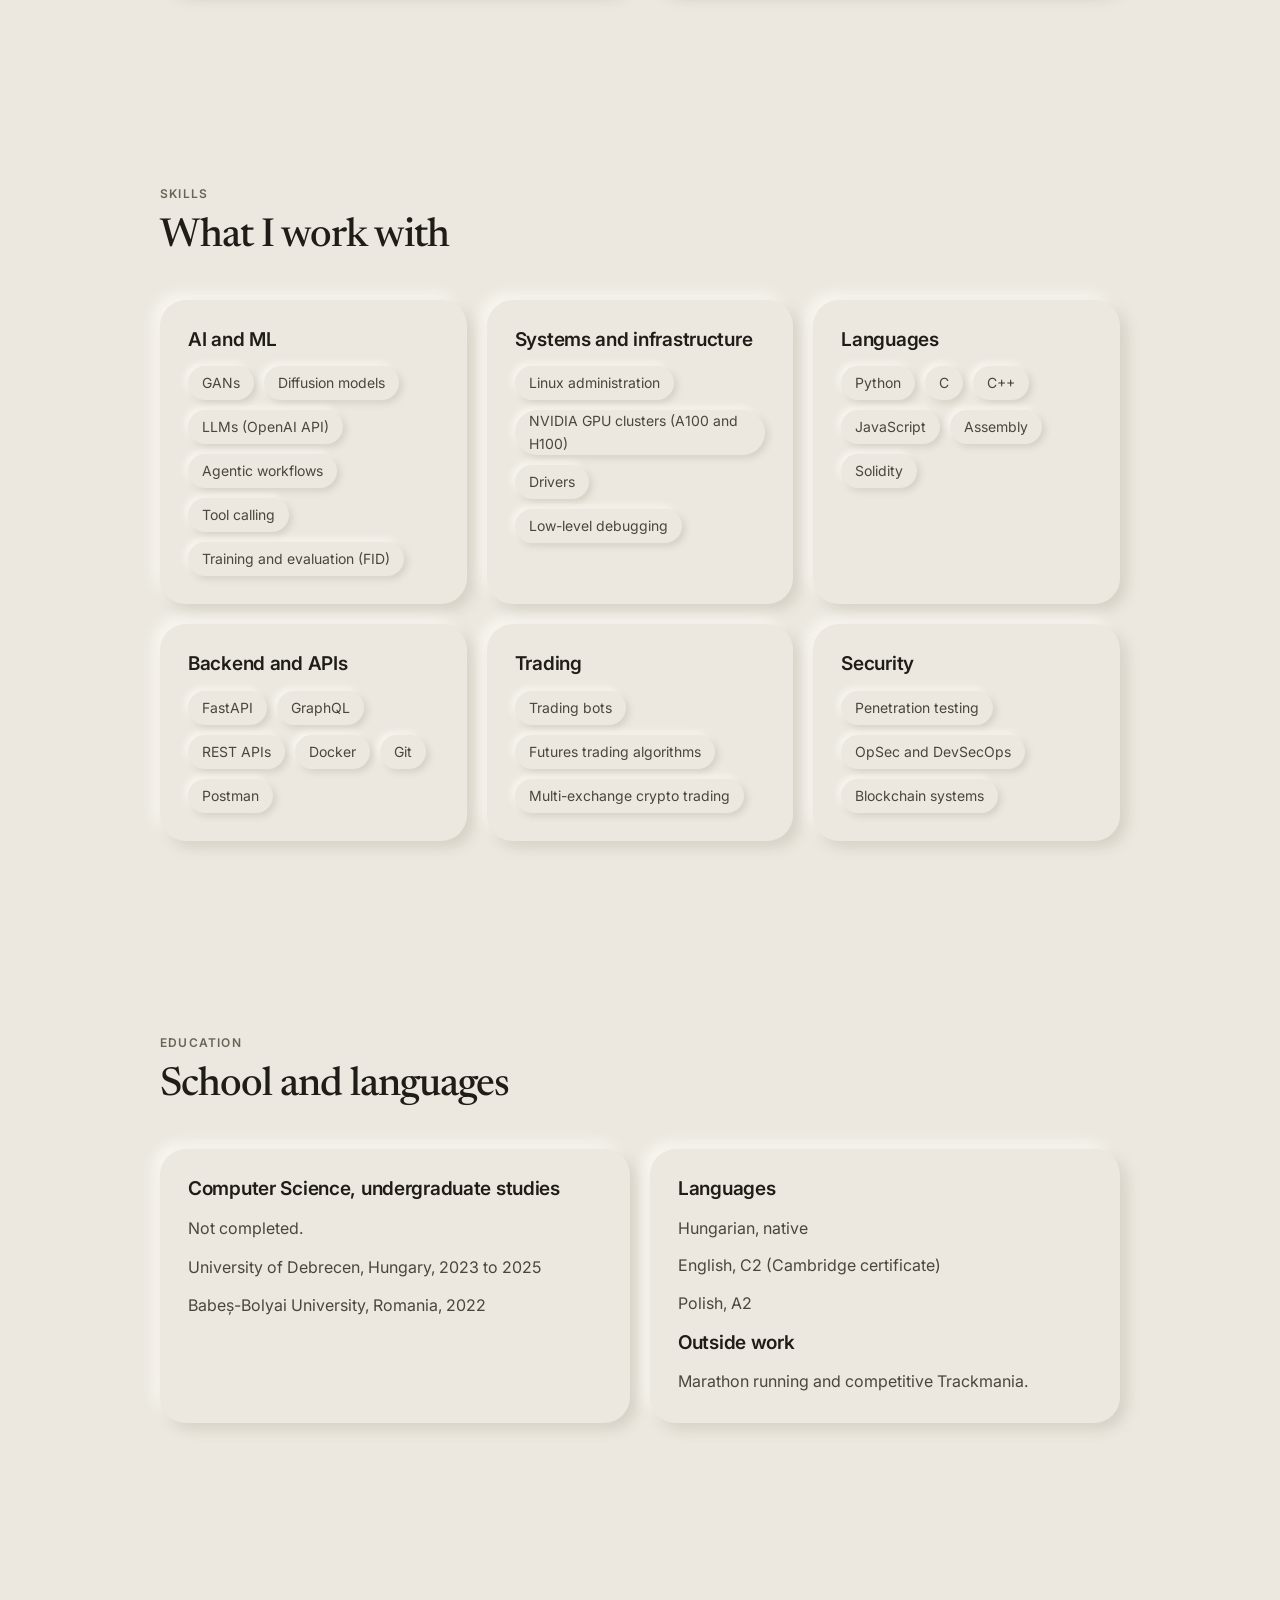
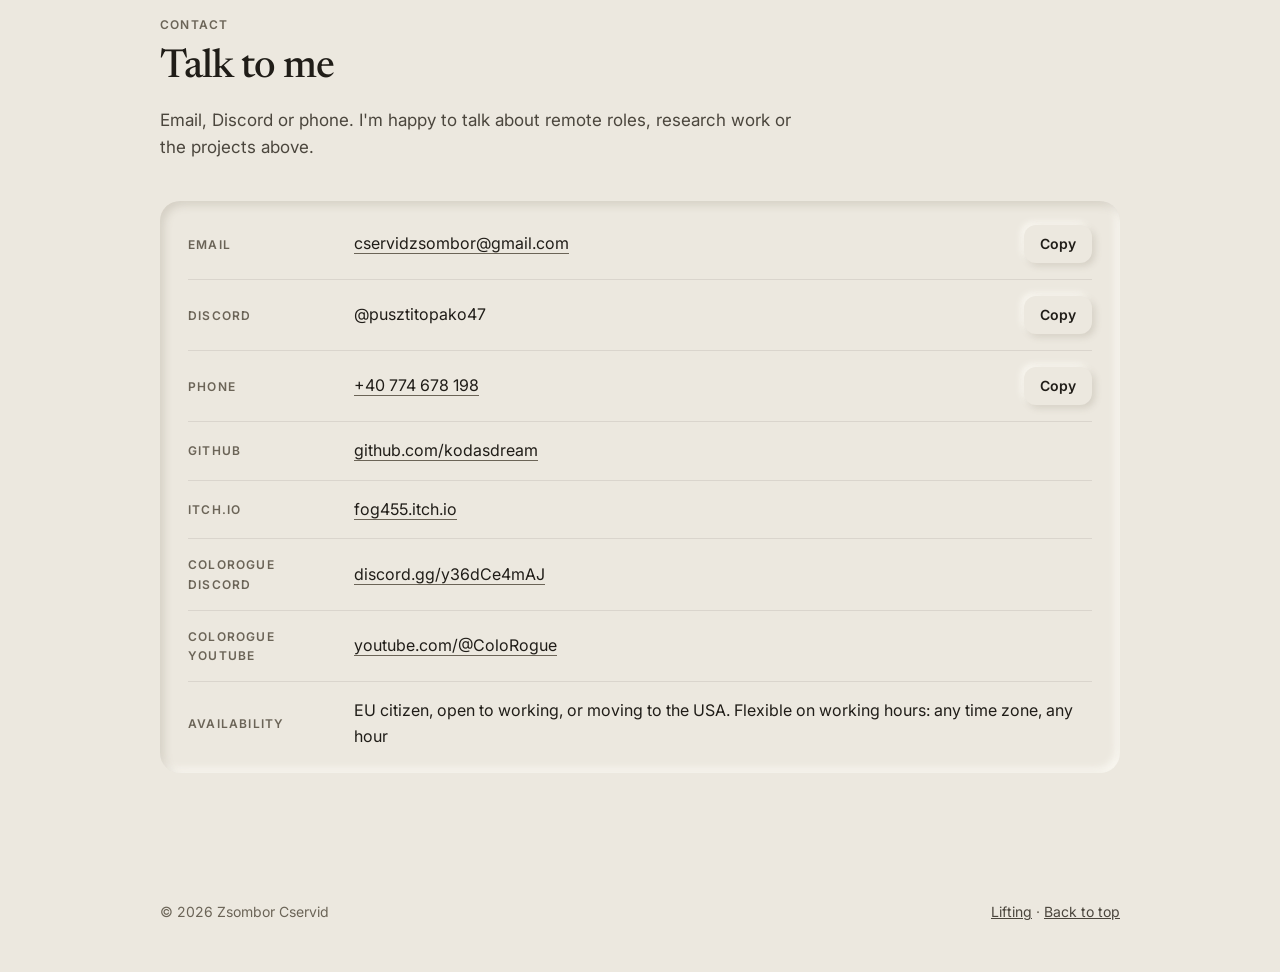
==== commit 4e891229: "Show any time zone, any hour availability on the page and CV" ====
--- a/personal/index.html
+++ b/personal/index.html
@@ -64,7 +64,7 @@
     <section class="facts inset" aria-labelledby="facts-title">
       <p class="eyebrow" id="facts-title">Quick facts</p>
       <dl>
-        <div><dt>Availability</dt><dd>EU citizen, open to working, or moving to the USA</dd></div>
+        <div><dt>Availability</dt><dd>EU citizen, open to working, or moving to the USA. Flexible on working hours: any time zone, any hour</dd></div>
         <div><dt>Work rights</dt><dd>Hungarian citizen. No visa or sponsorship needed in the EU.</dd></div>
         <div><dt>Languages</dt><dd>Hungarian (native), English (C2), Polish (A2)</dd></div>
         <div><dt>Core stack</dt><dd>Python, C, C++, Linux, NVIDIA GPU clusters, REST and GraphQL APIs</dd></div>
@@ -369,7 +369,7 @@
         </div>
         <div class="row">
           <span class="eyebrow">Availability</span>
-          <span>EU citizen, open to working, or moving to the USA</span>
+          <span>EU citizen, open to working, or moving to the USA. Flexible on working hours: any time zone, any hour</span>
         </div>
       </div>
     </section>
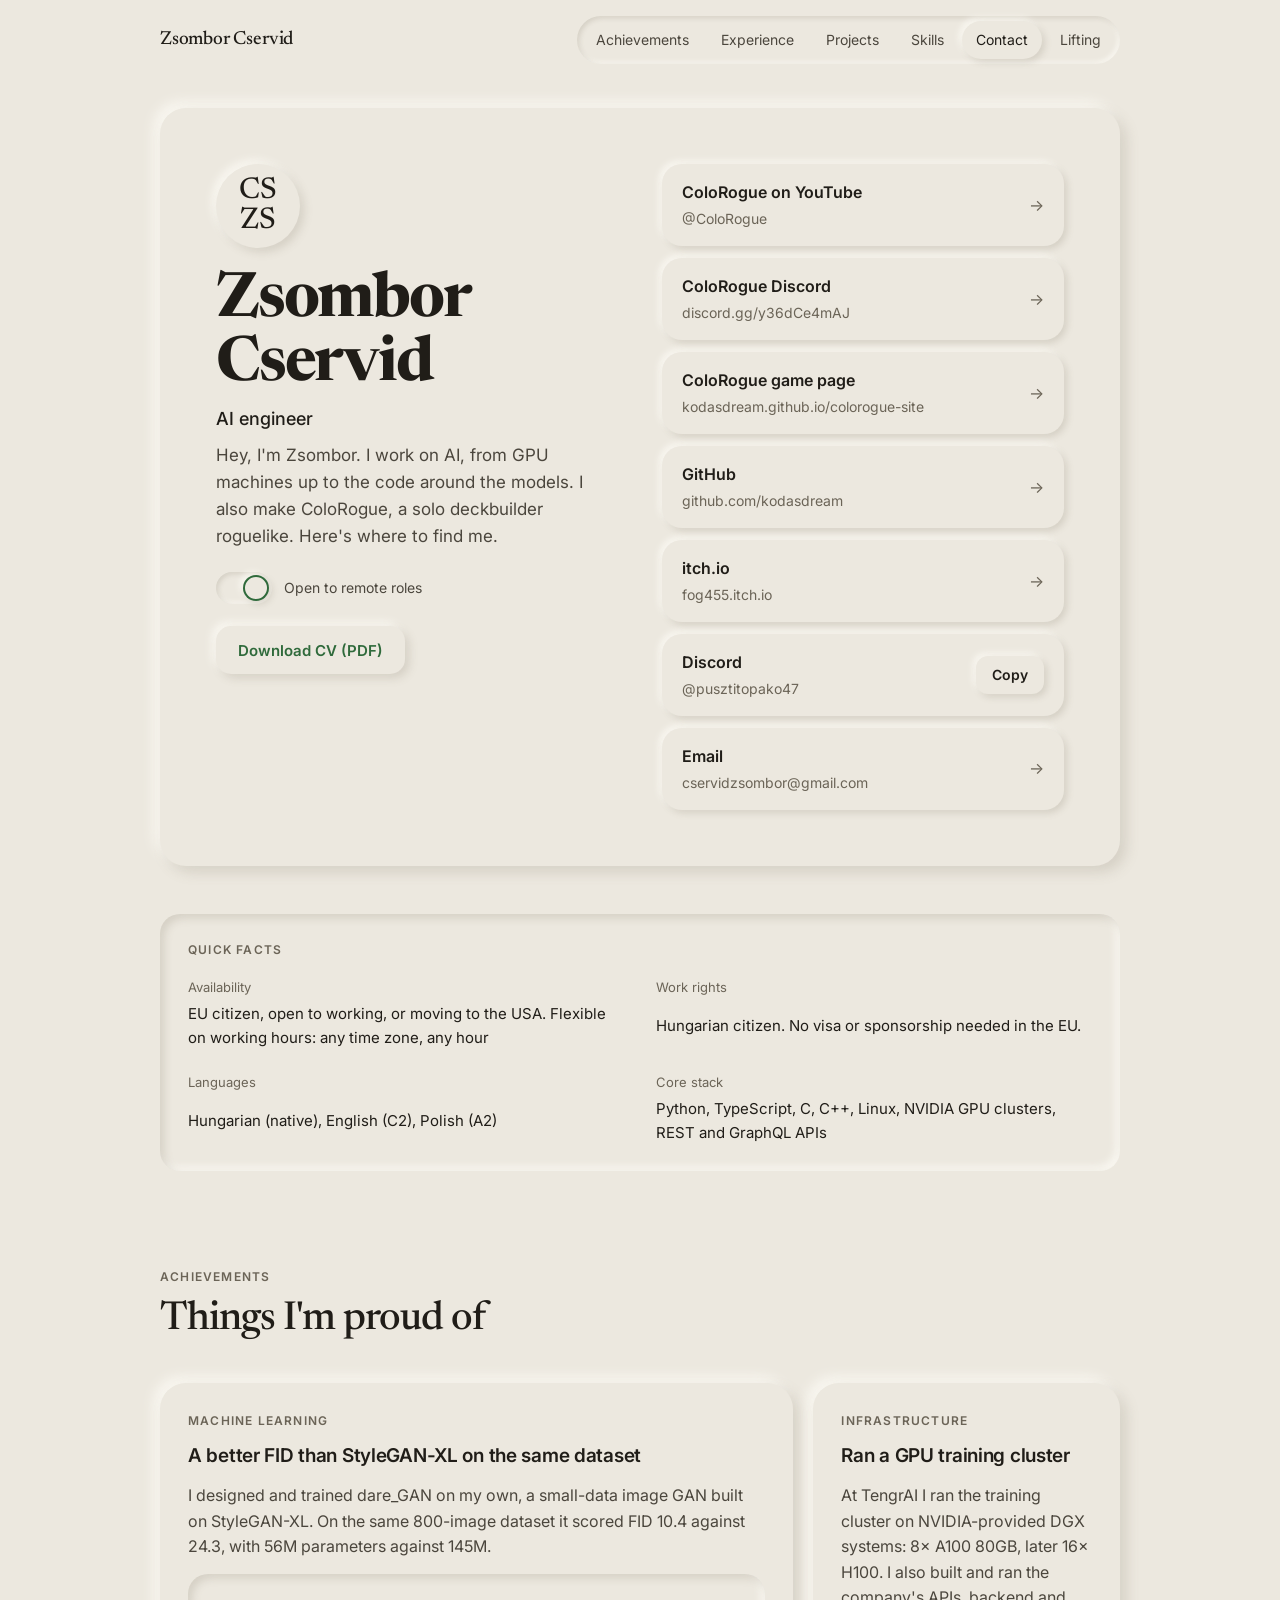
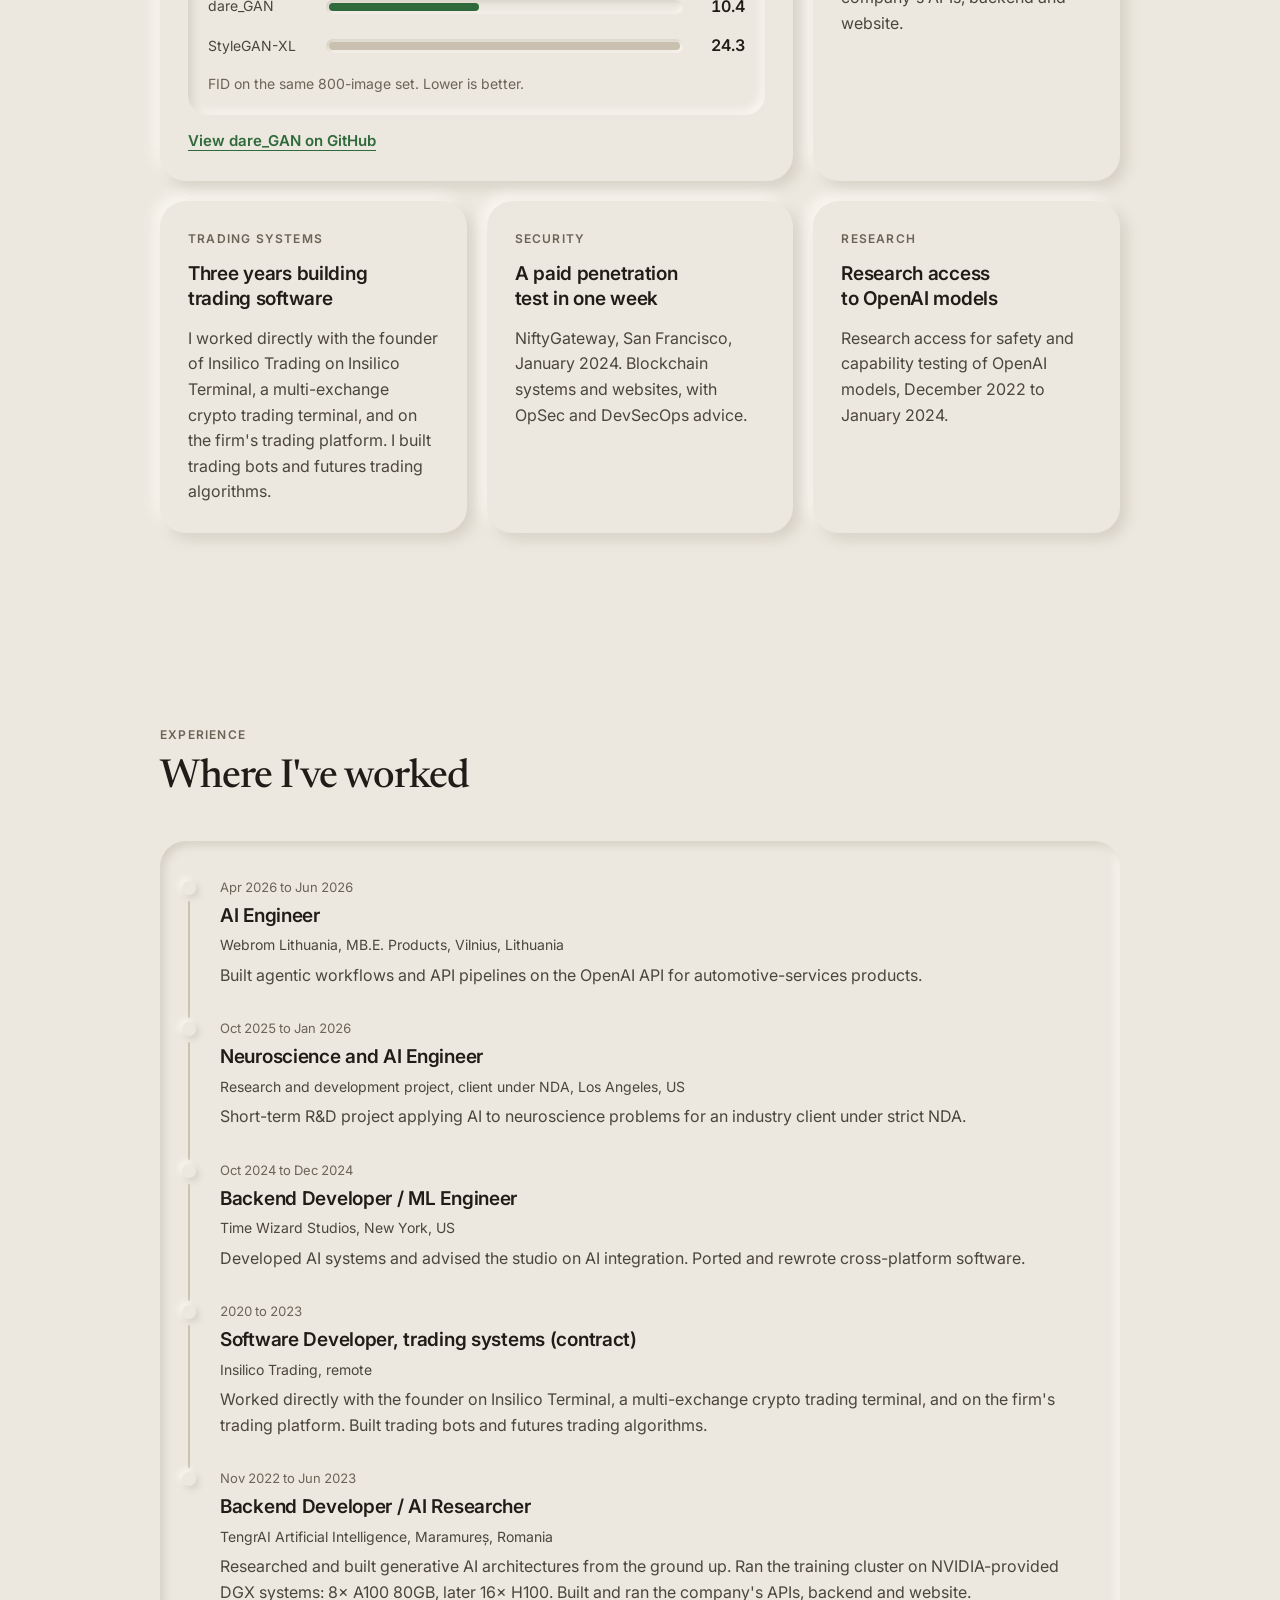
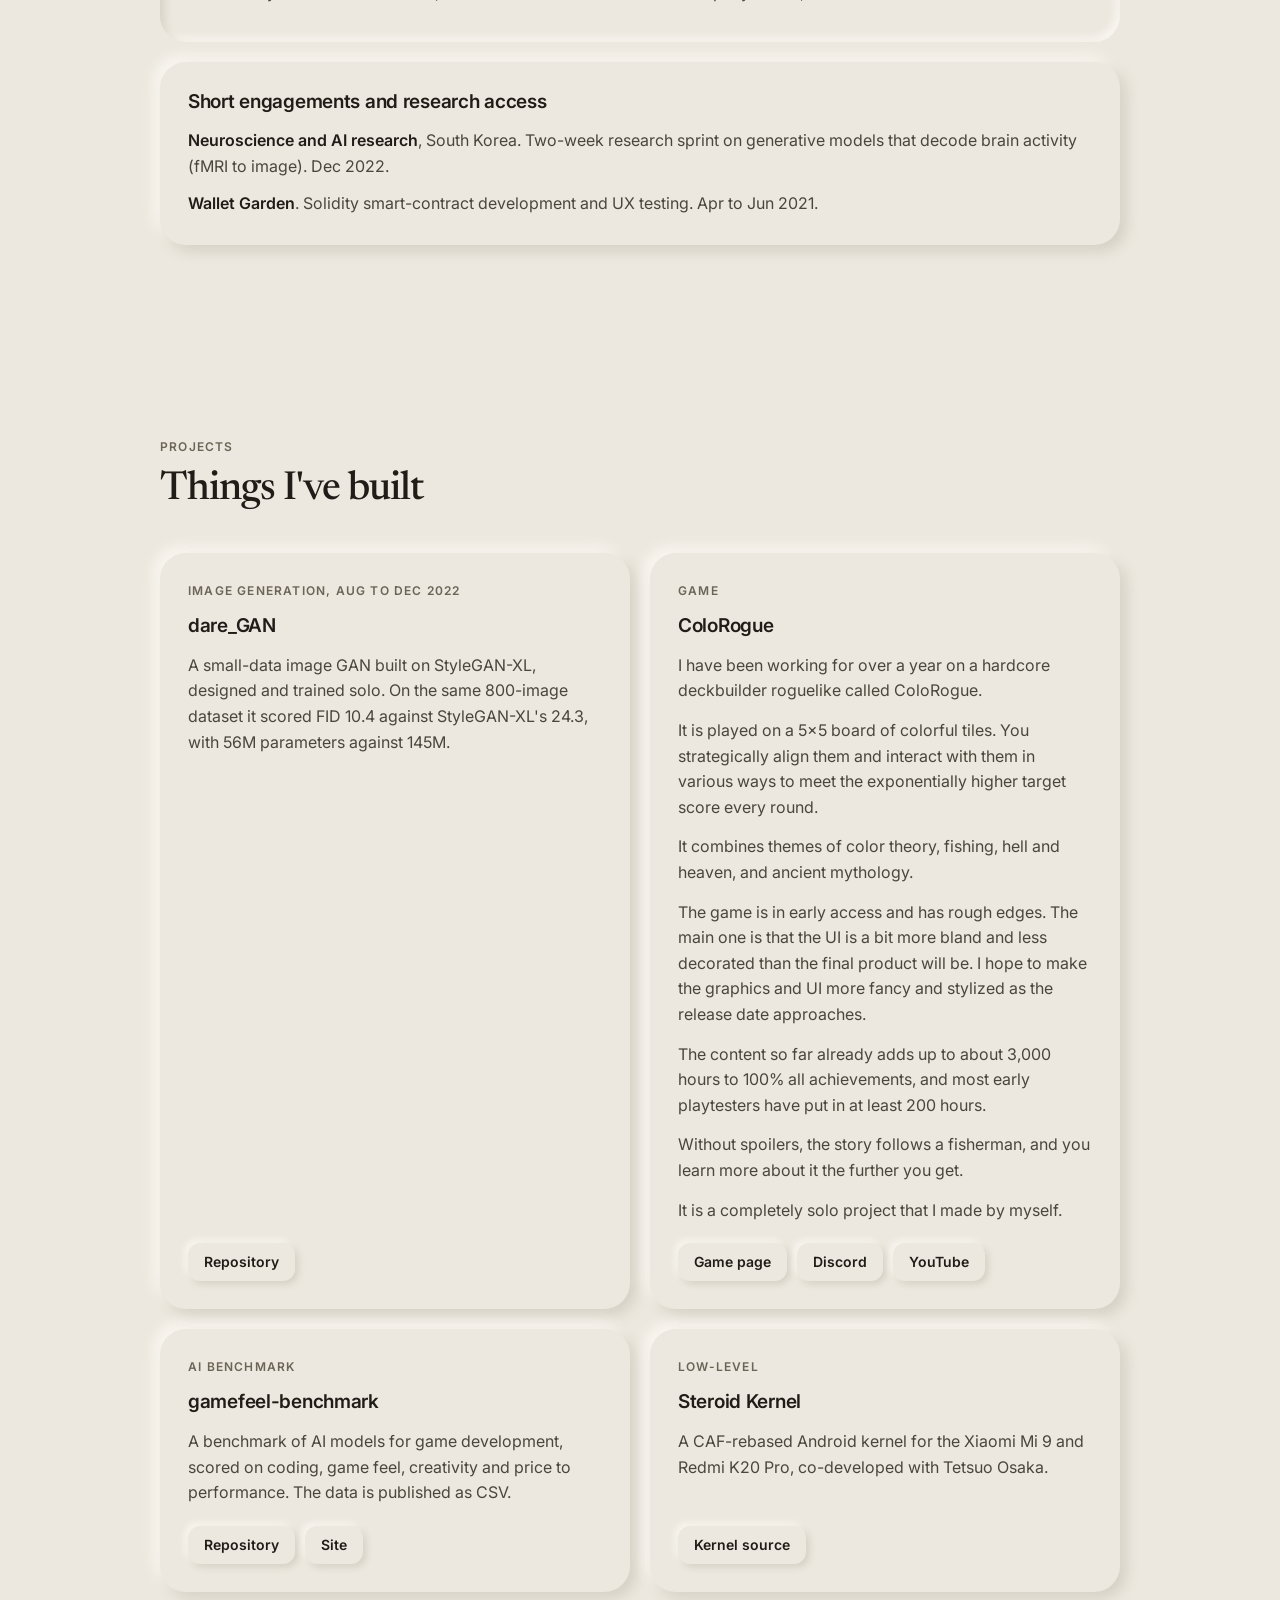
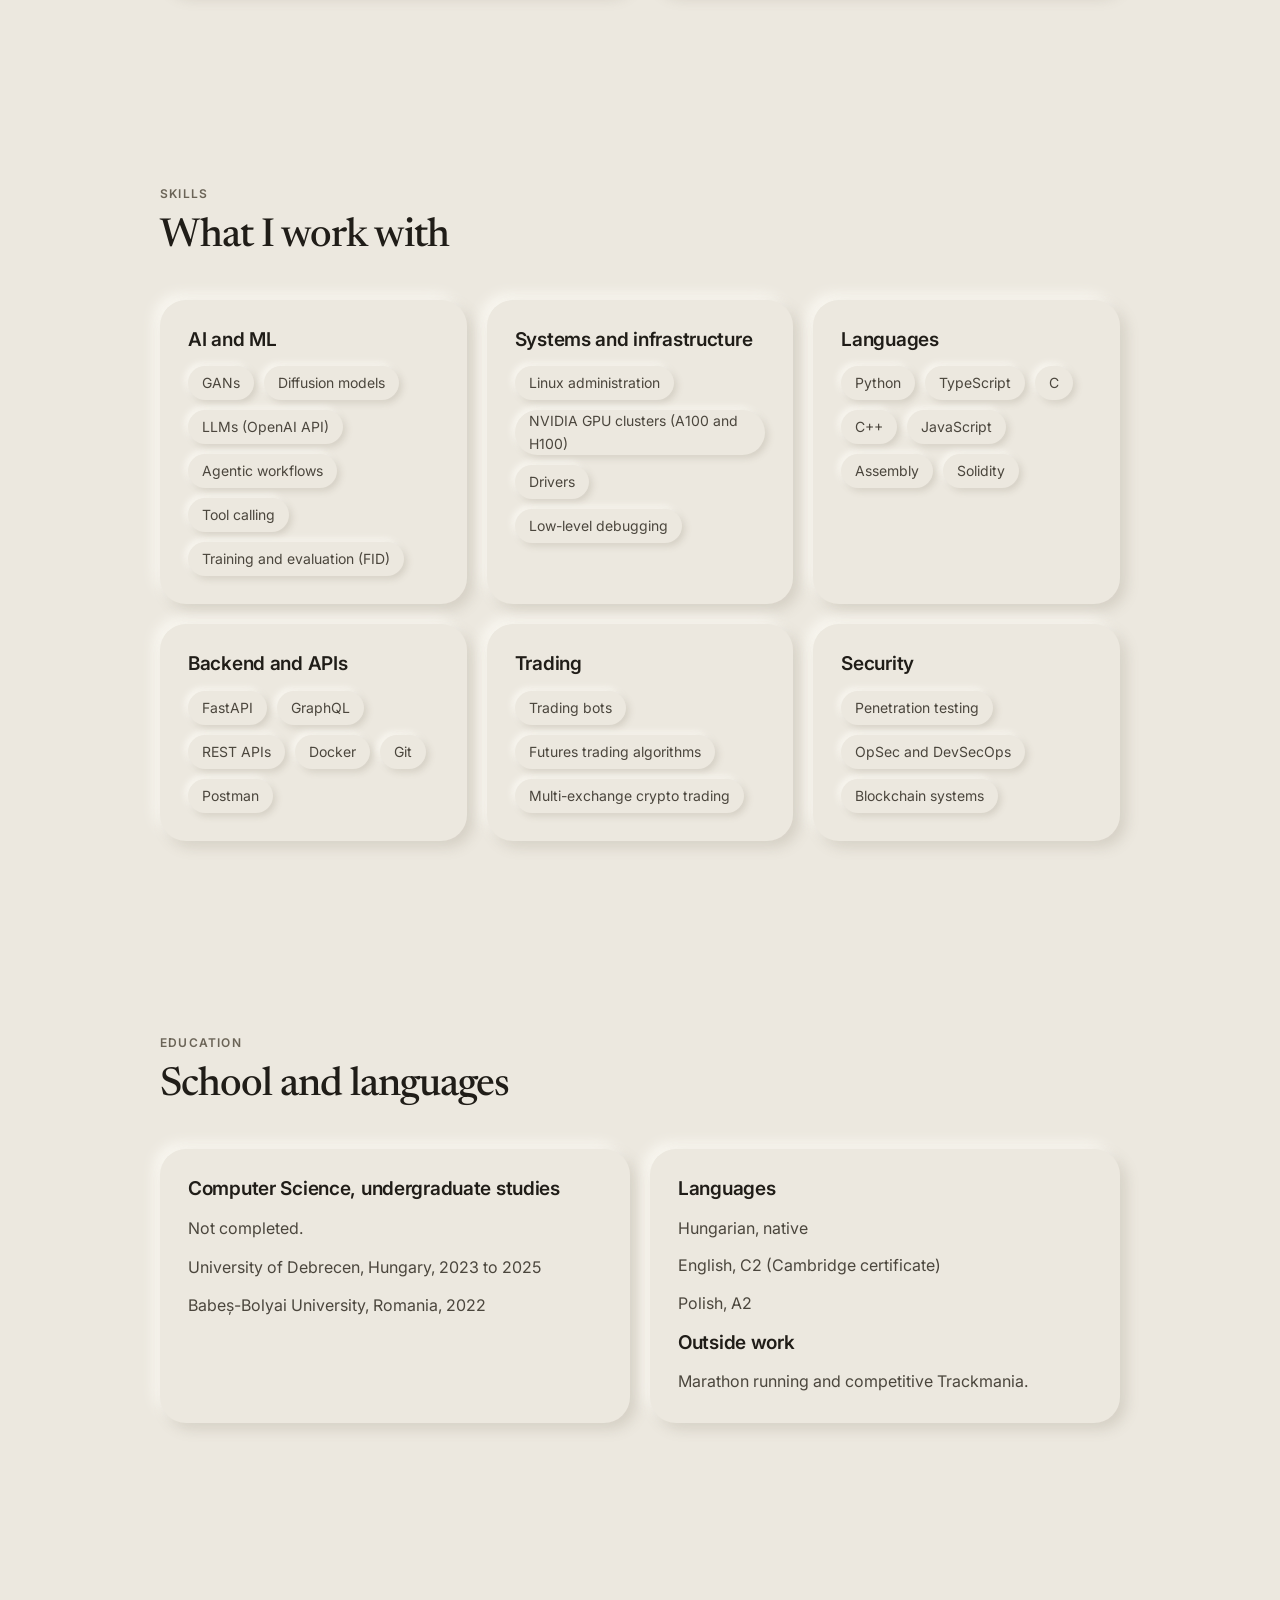
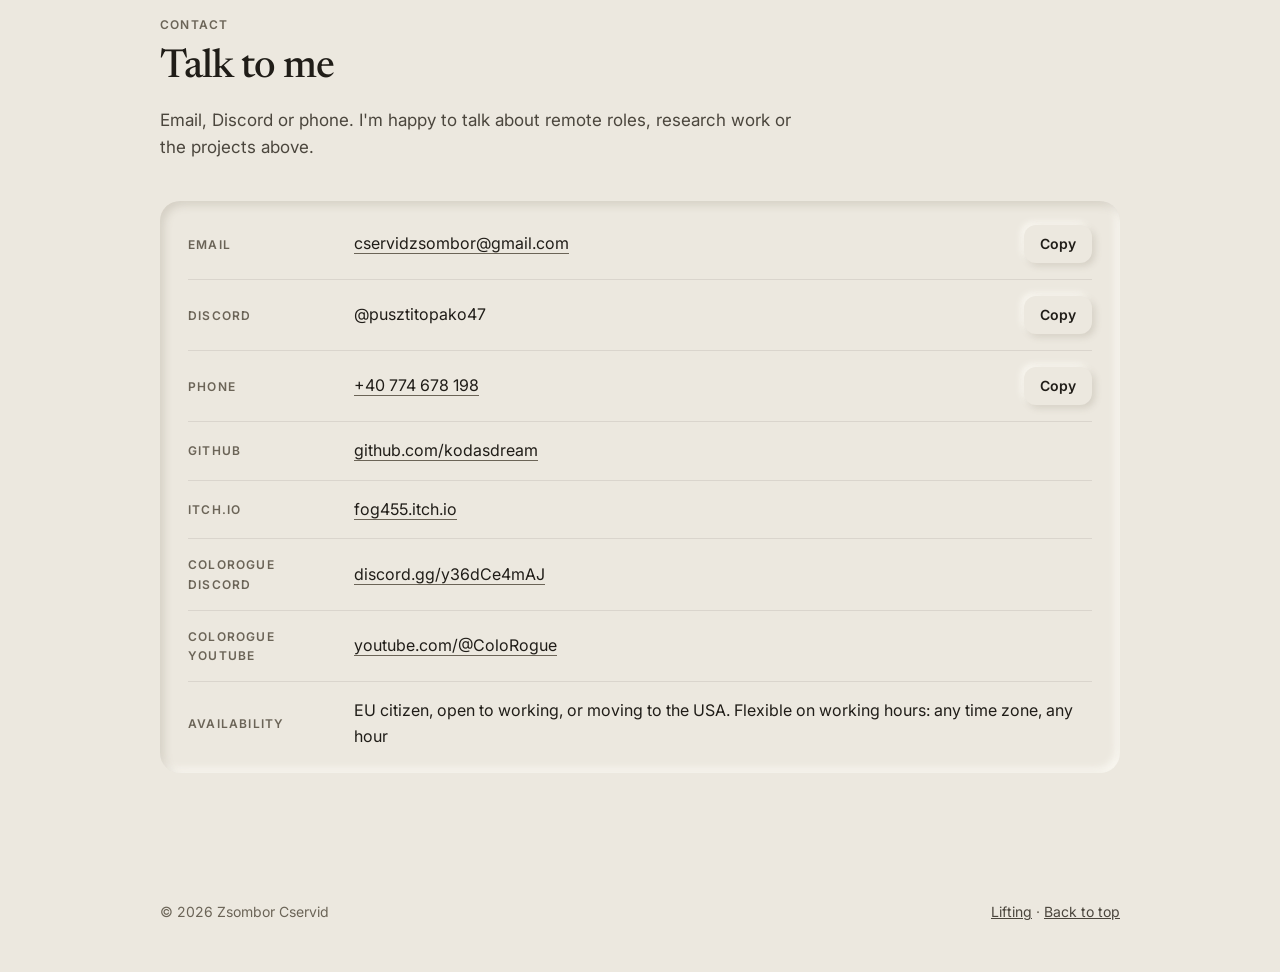
==== commit 4d675416: "Add TypeScript to the page and CV" ====
--- a/personal/index.html
+++ b/personal/index.html
@@ -67,7 +67,7 @@
         <div><dt>Availability</dt><dd>EU citizen, open to working, or moving to the USA. Flexible on working hours: any time zone, any hour</dd></div>
         <div><dt>Work rights</dt><dd>Hungarian citizen. No visa or sponsorship needed in the EU.</dd></div>
         <div><dt>Languages</dt><dd>Hungarian (native), English (C2), Polish (A2)</dd></div>
-        <div><dt>Core stack</dt><dd>Python, C, C++, Linux, NVIDIA GPU clusters, REST and GraphQL APIs</dd></div>
+        <div><dt>Core stack</dt><dd>Python, TypeScript, C, C++, Linux, NVIDIA GPU clusters, REST and GraphQL APIs</dd></div>
       </dl>
     </section>
 
@@ -259,6 +259,7 @@
           <h3>Languages</h3>
           <ul class="chips">
             <li>Python</li>
+            <li>TypeScript</li>
             <li>C</li>
             <li>C++</li>
             <li>JavaScript</li>
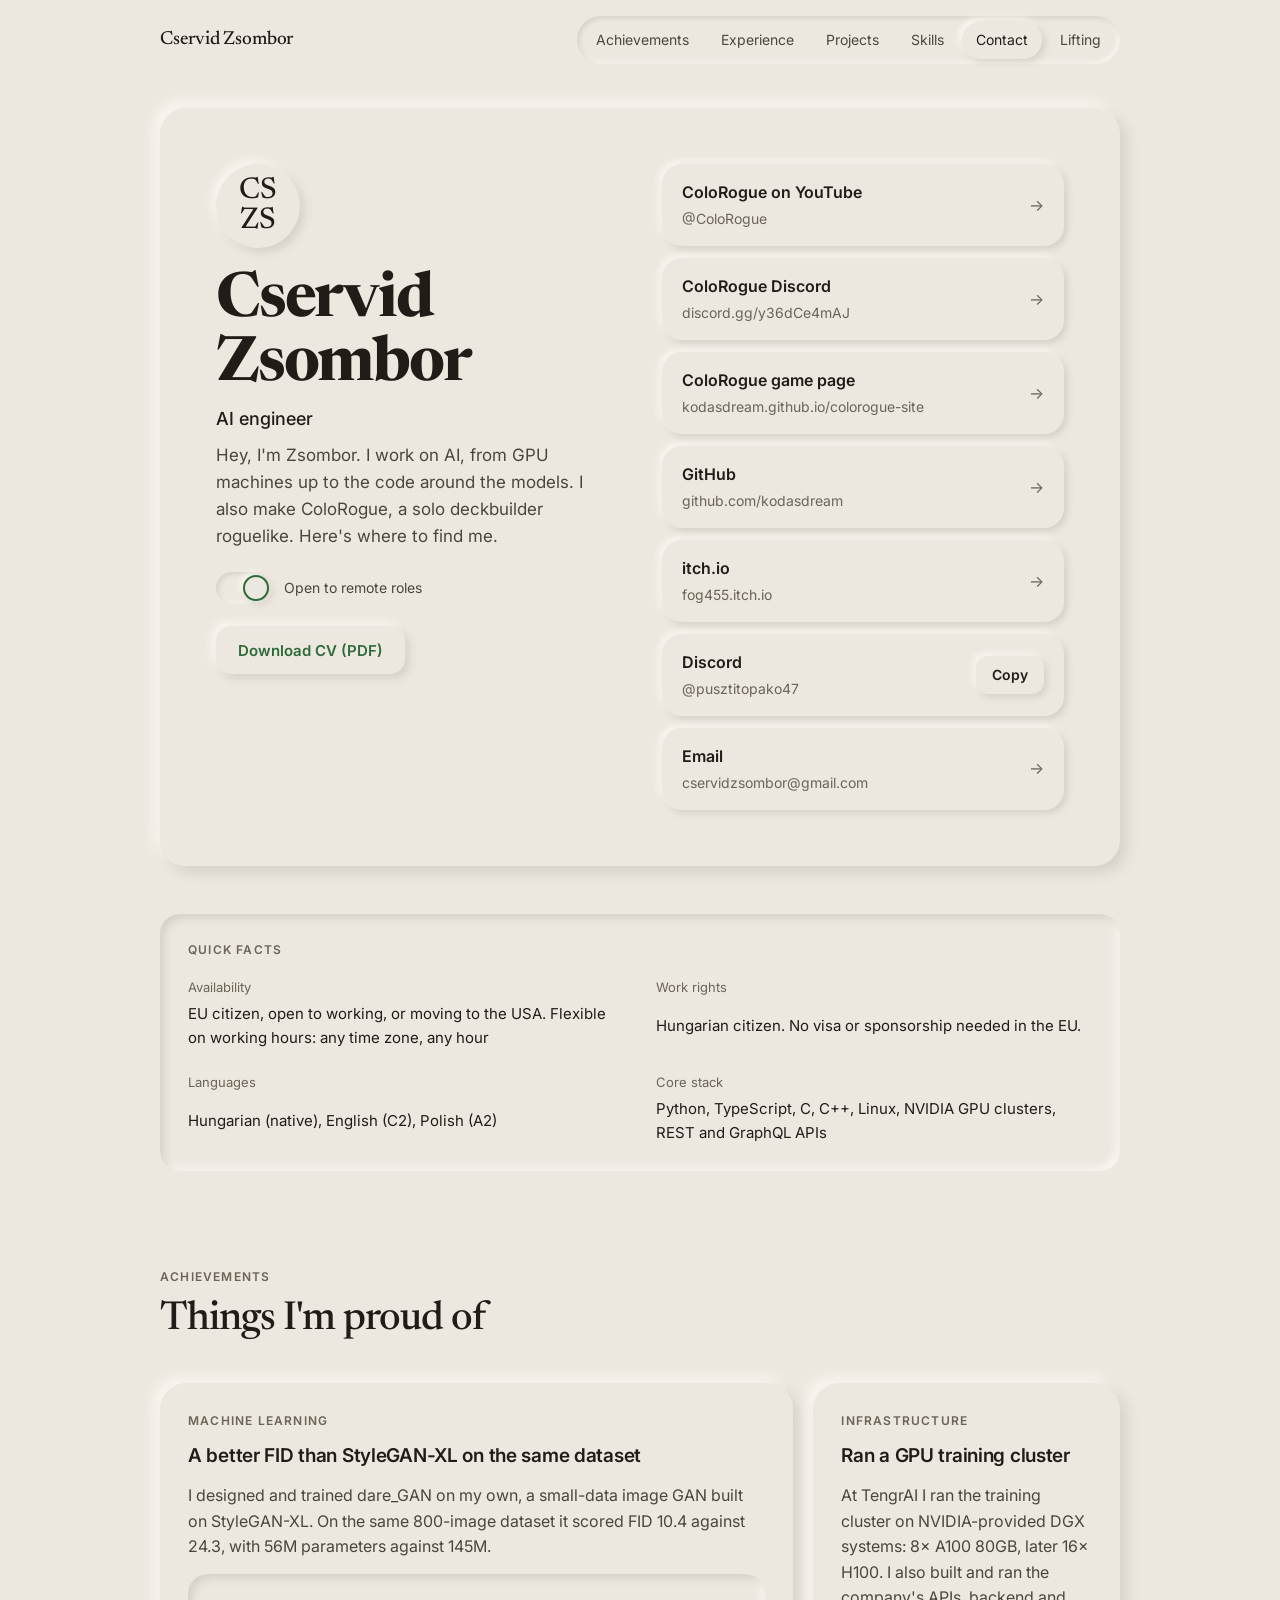
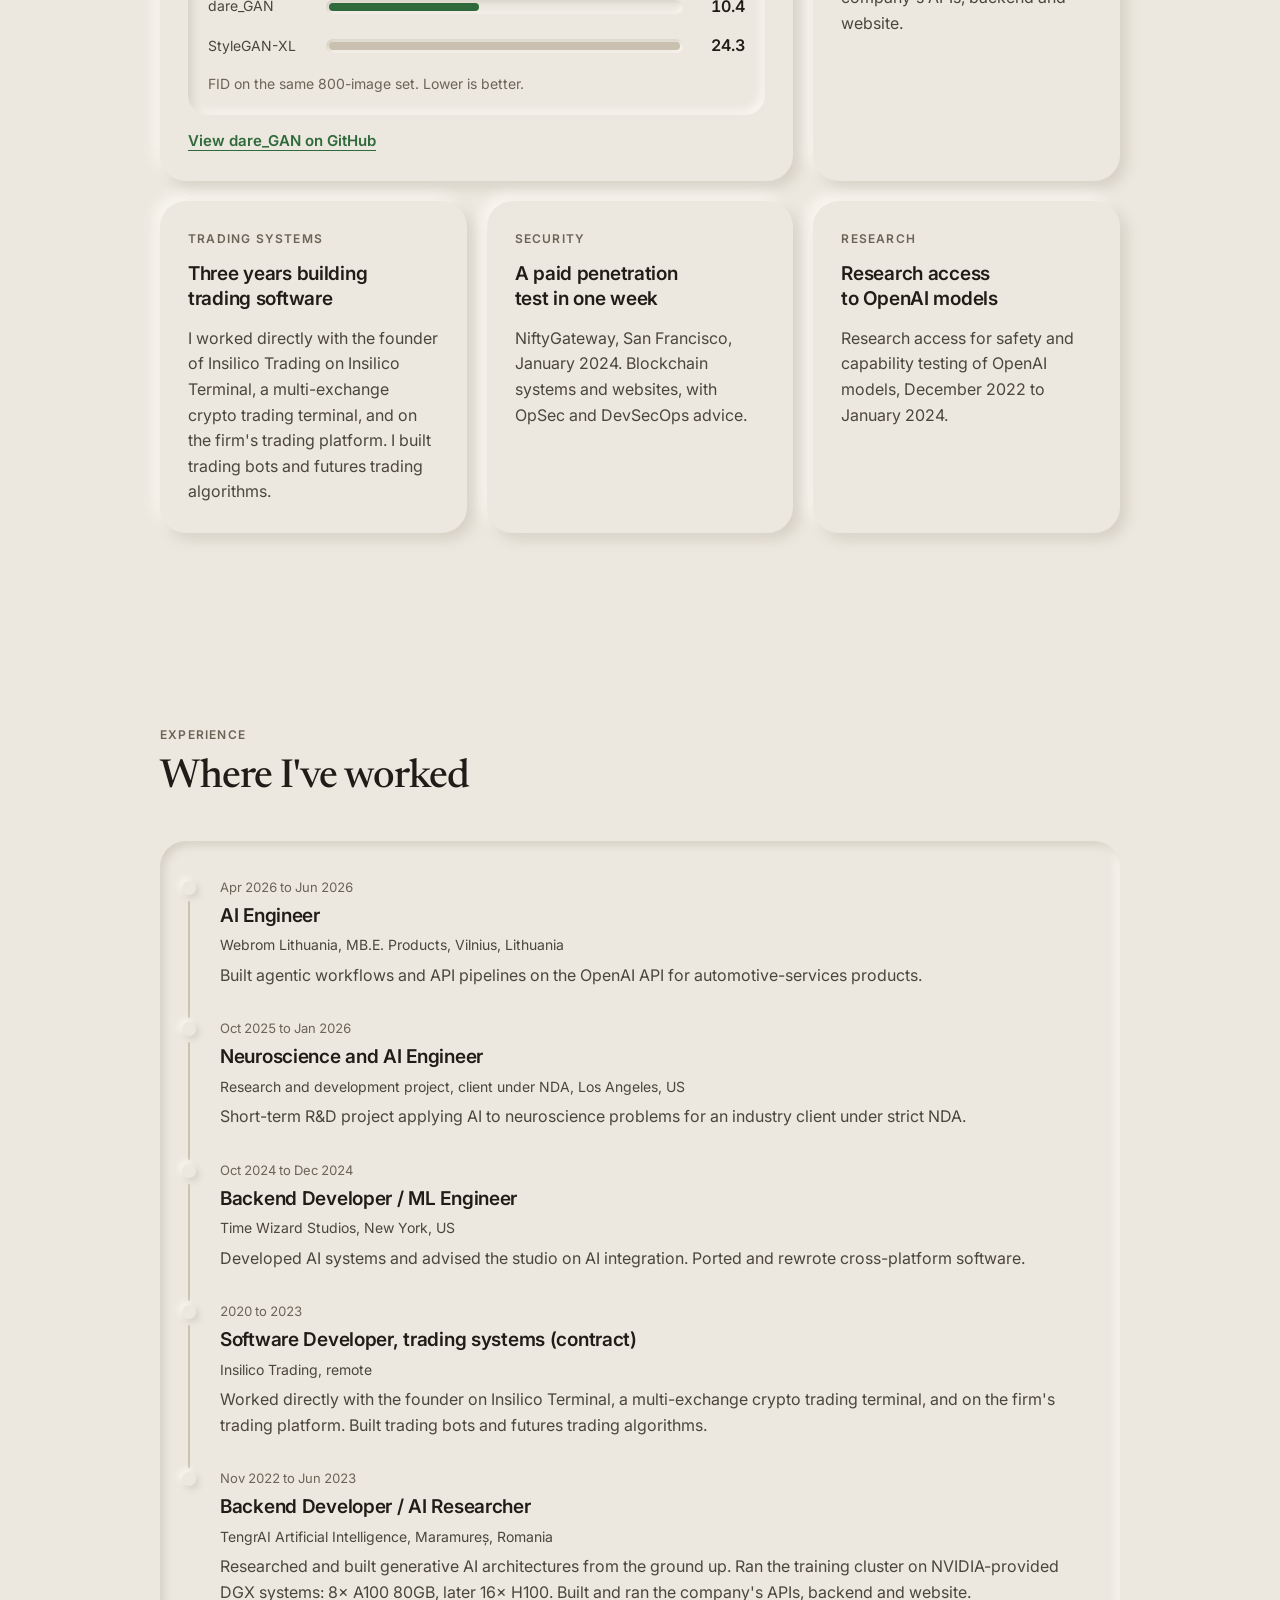
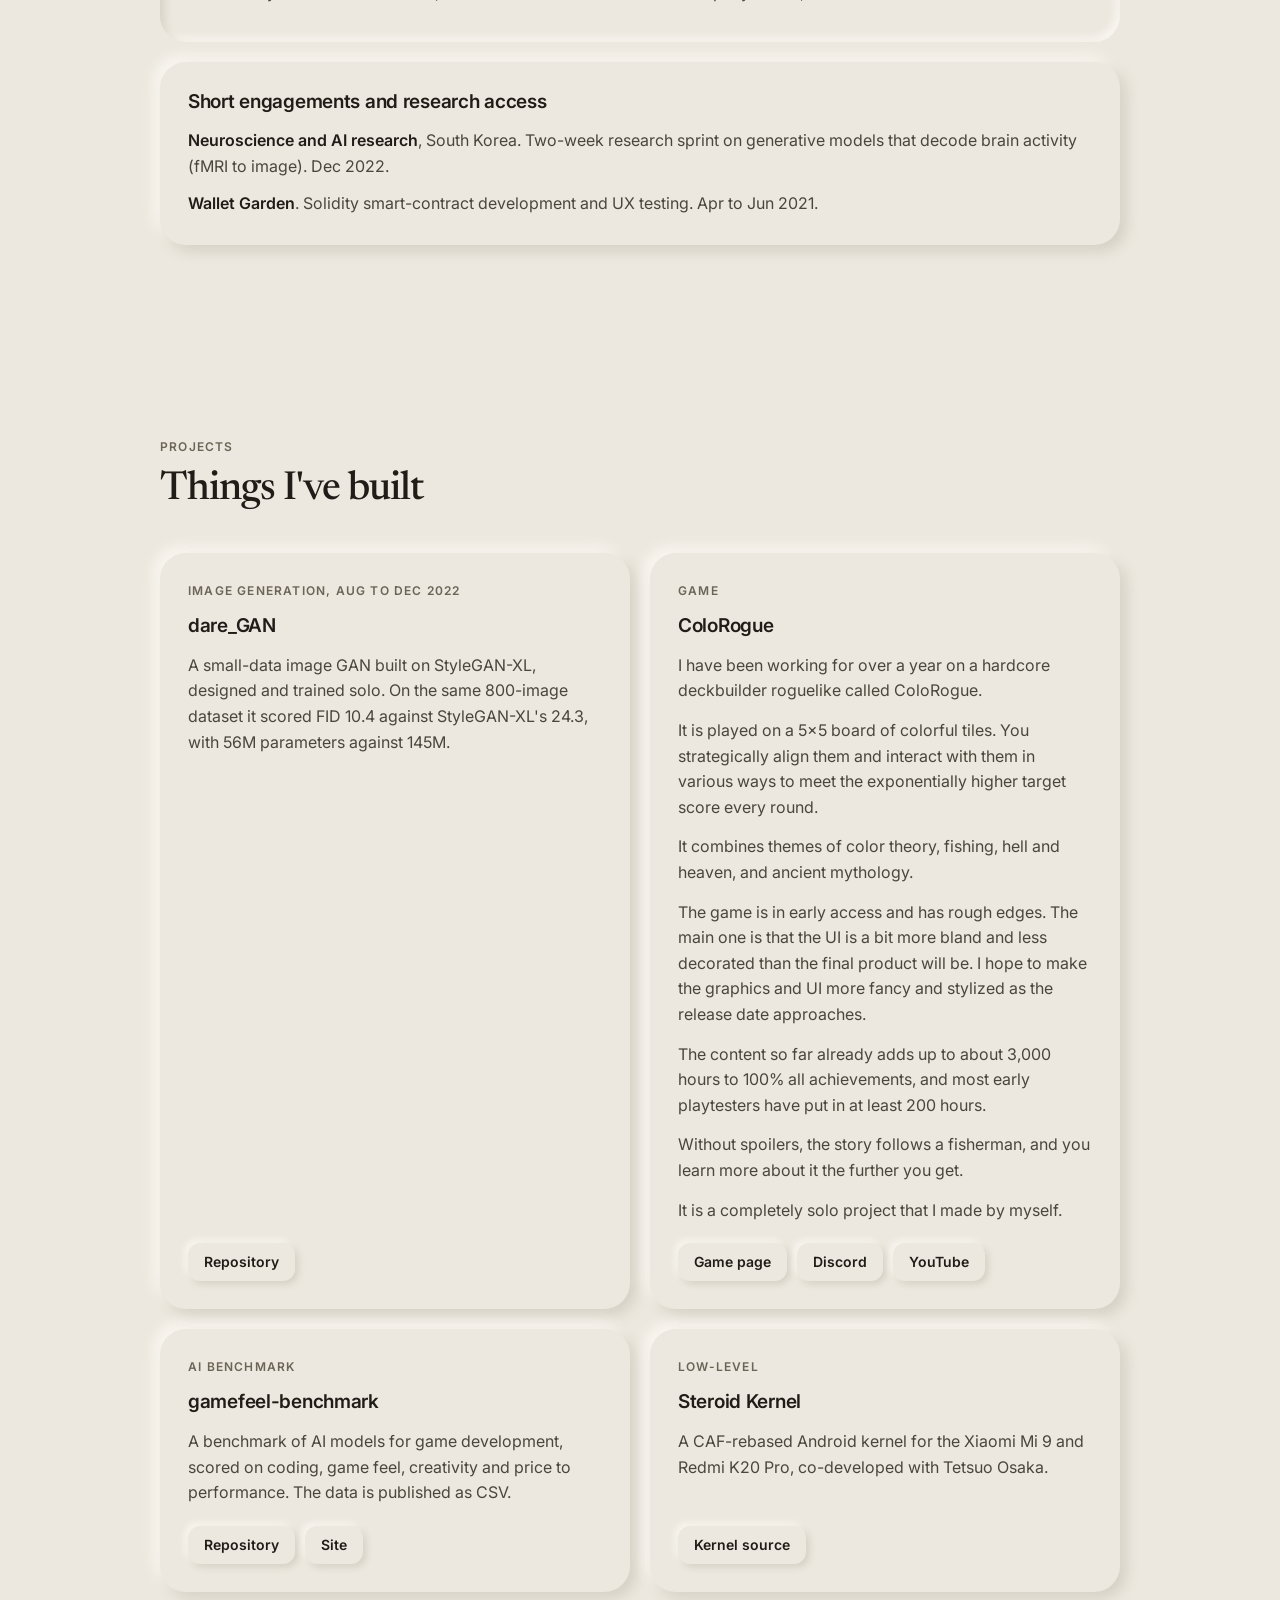
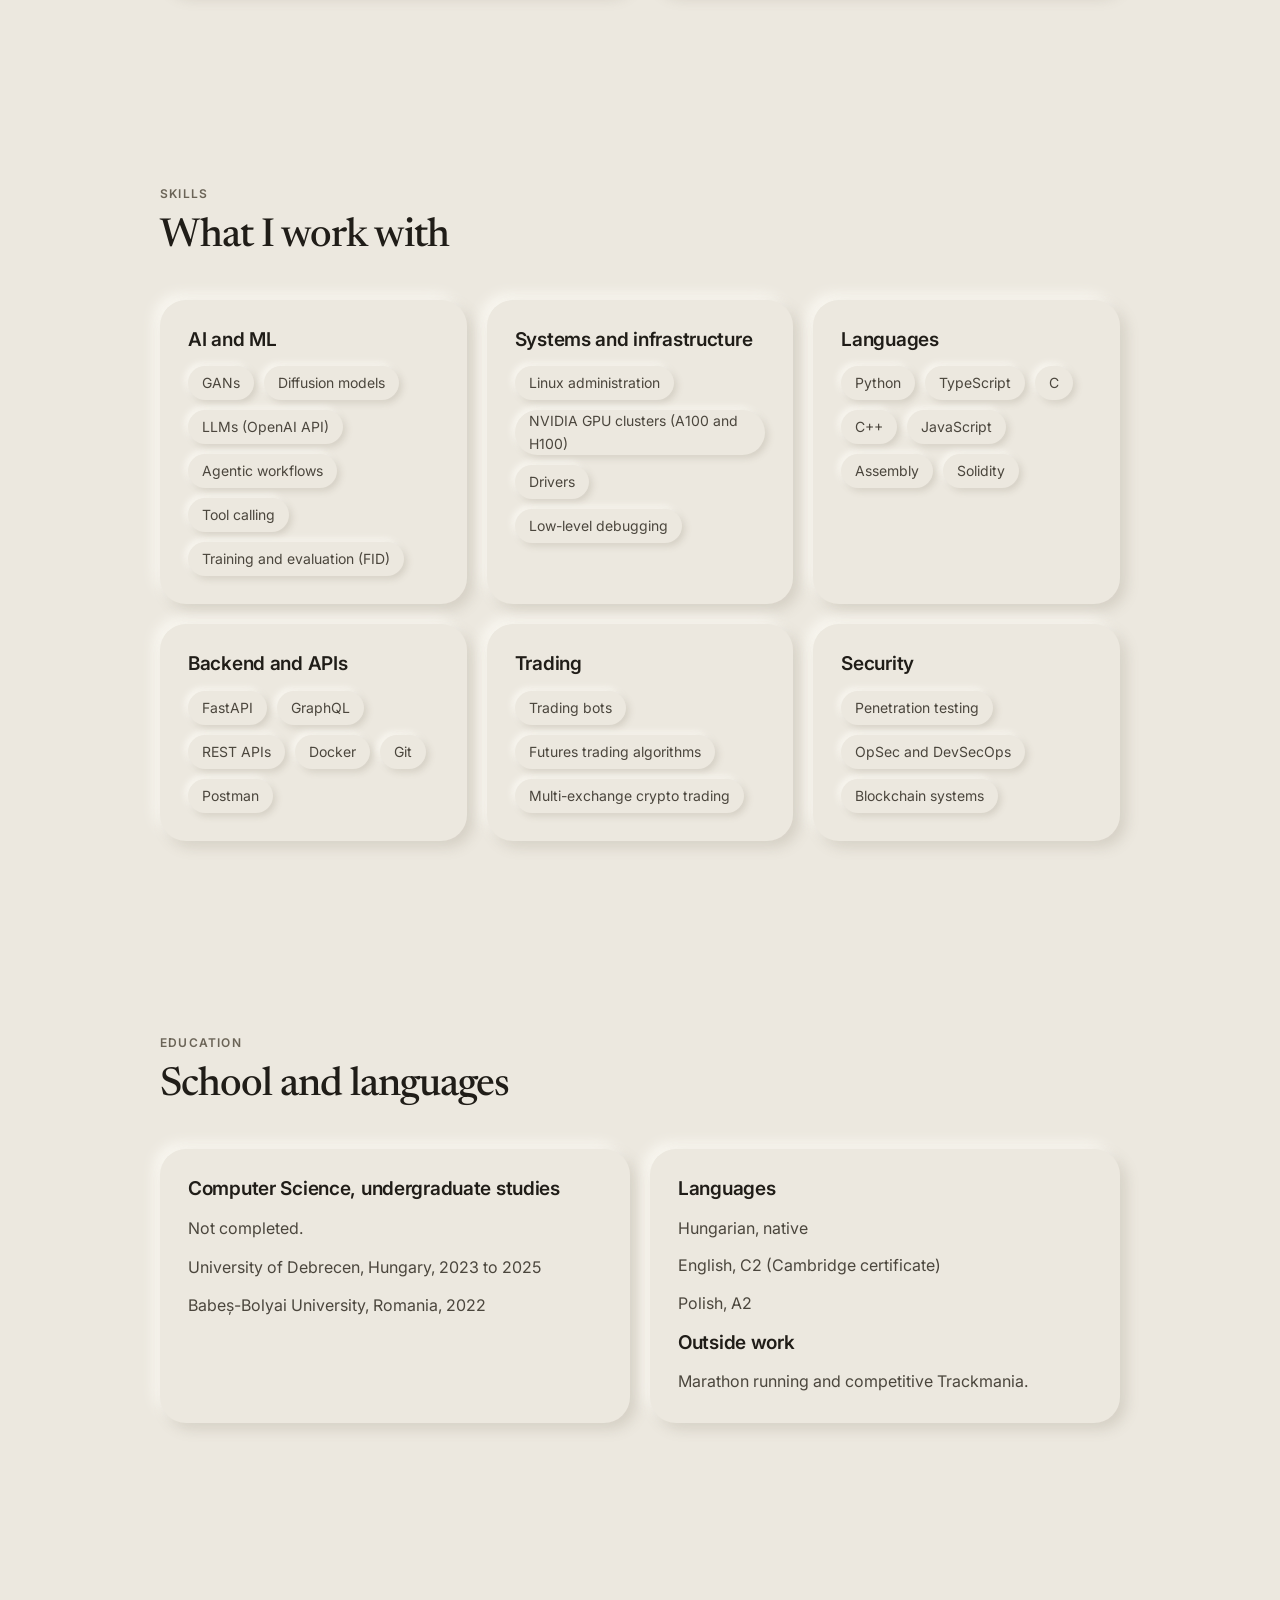
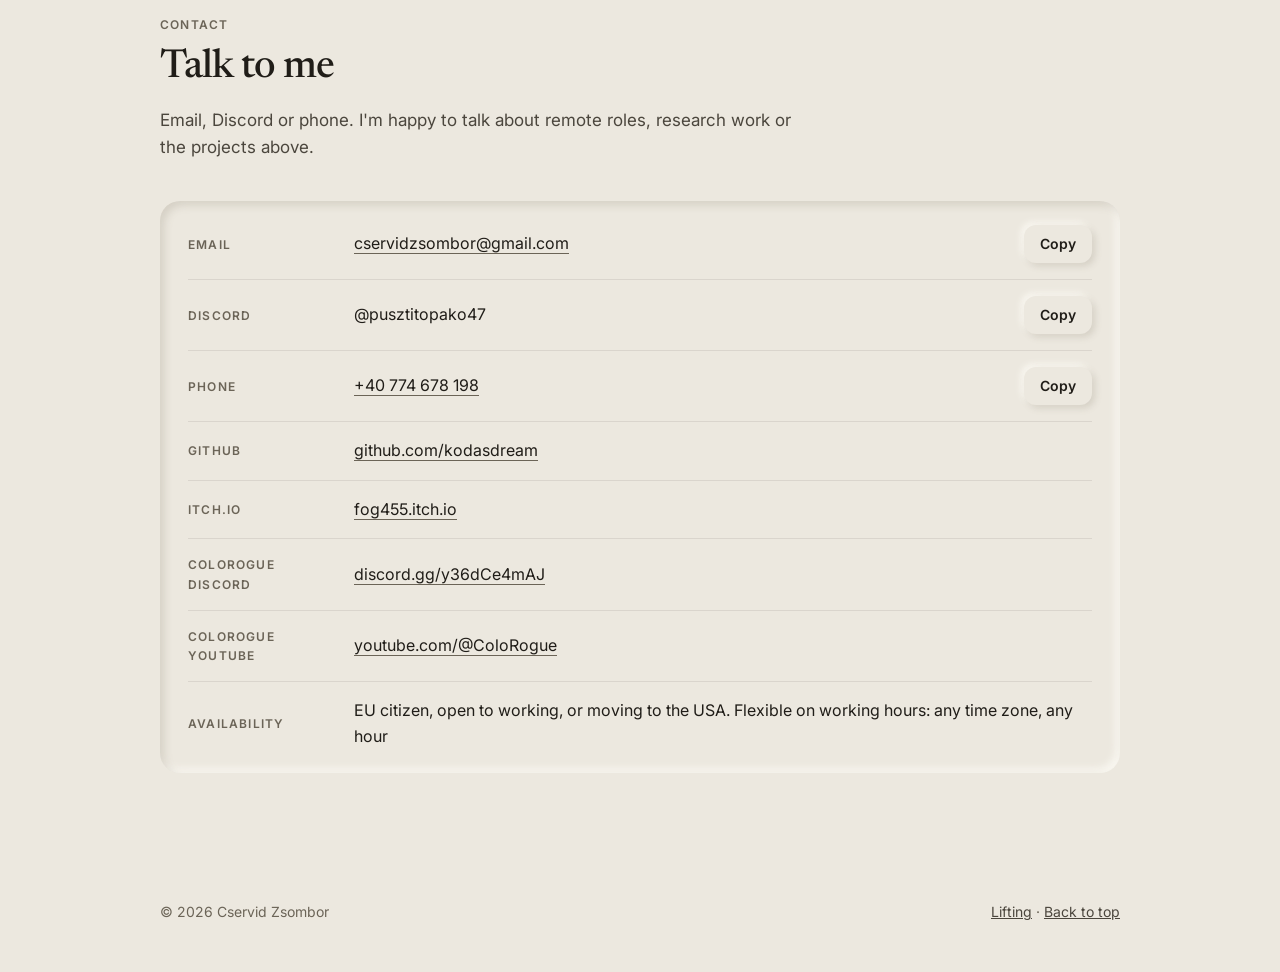
==== commit 23d23a7d: "Use Hungarian name order: Cservid Zsombor" ====
--- a/personal/index.html
+++ b/personal/index.html
@@ -3,11 +3,11 @@
 <head>
   <meta charset="utf-8">
   <meta name="viewport" content="width=device-width, initial-scale=1, viewport-fit=cover">
-  <title>Zsombor Cservid, AI engineer</title>
-  <meta name="description" content="Zsombor Cservid, AI engineer: generative models, LLM agents, GPU clusters and Linux. Achievements, work history, projects, CV and contact.">
+  <title>Cservid Zsombor, AI engineer</title>
+  <meta name="description" content="Cservid Zsombor, AI engineer: generative models, LLM agents, GPU clusters and Linux. Achievements, work history, projects, CV and contact.">
   <meta name="theme-color" content="#ece8df">
   <meta property="og:type" content="website">
-  <meta property="og:title" content="Zsombor Cservid, AI engineer">
+  <meta property="og:title" content="Cservid Zsombor, AI engineer">
   <meta property="og:description" content="Generative models, LLM agents, GPU clusters and Linux. Achievements, projects, CV and contact.">
   <meta property="og:url" content="https://kodasdream.github.io/personal/">
   <link rel="canonical" href="https://kodasdream.github.io/personal/">
@@ -23,7 +23,7 @@
 
   <header class="topbar">
     <div class="wrap bar">
-      <a class="brand" href="#top">Zsombor Cservid</a>
+      <a class="brand" href="#top">Cservid Zsombor</a>
       <nav class="nav" aria-label="Sections">
         <a href="#achievements">Achievements</a>
         <a href="#experience">Experience</a>
@@ -40,7 +40,7 @@
       <div class="profile">
         <div class="avatar" aria-hidden="true"><span>CS</span><span>ZS</span></div>
         <div class="intro">
-          <h1 id="name">Zsombor Cservid</h1>
+          <h1 id="name">Cservid Zsombor</h1>
           <p class="role">AI engineer</p>
           <p class="bio">Hey, I'm Zsombor. I work on AI, from GPU machines up to the code around the models. I also make ColoRogue, a solo deckbuilder roguelike. Here's where to find me.</p>
         </div>
@@ -377,7 +377,7 @@
   </main>
 
   <footer class="wrap foot">
-    <p>© 2026 Zsombor Cservid</p>
+    <p>© 2026 Cservid Zsombor</p>
     <p><a href="lifting/">Lifting</a> · <a href="#top">Back to top</a></p>
   </footer>
 
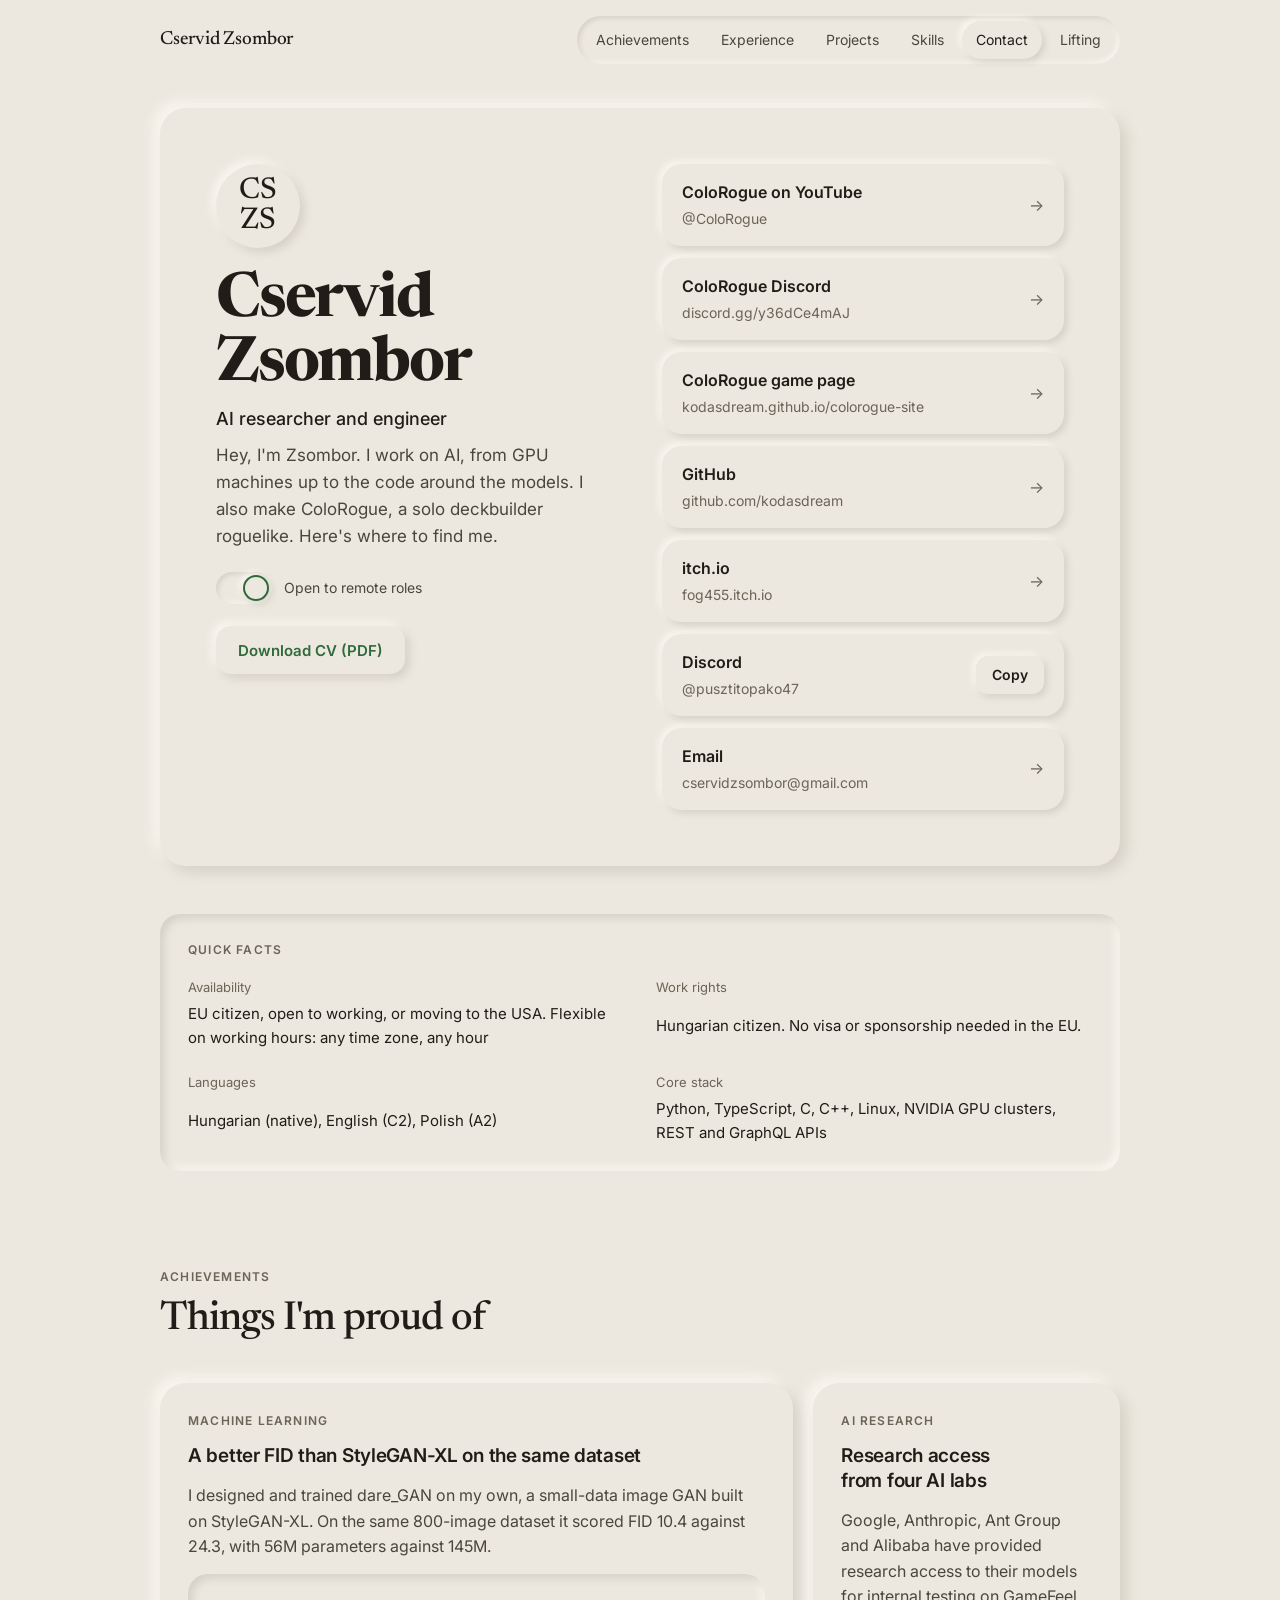
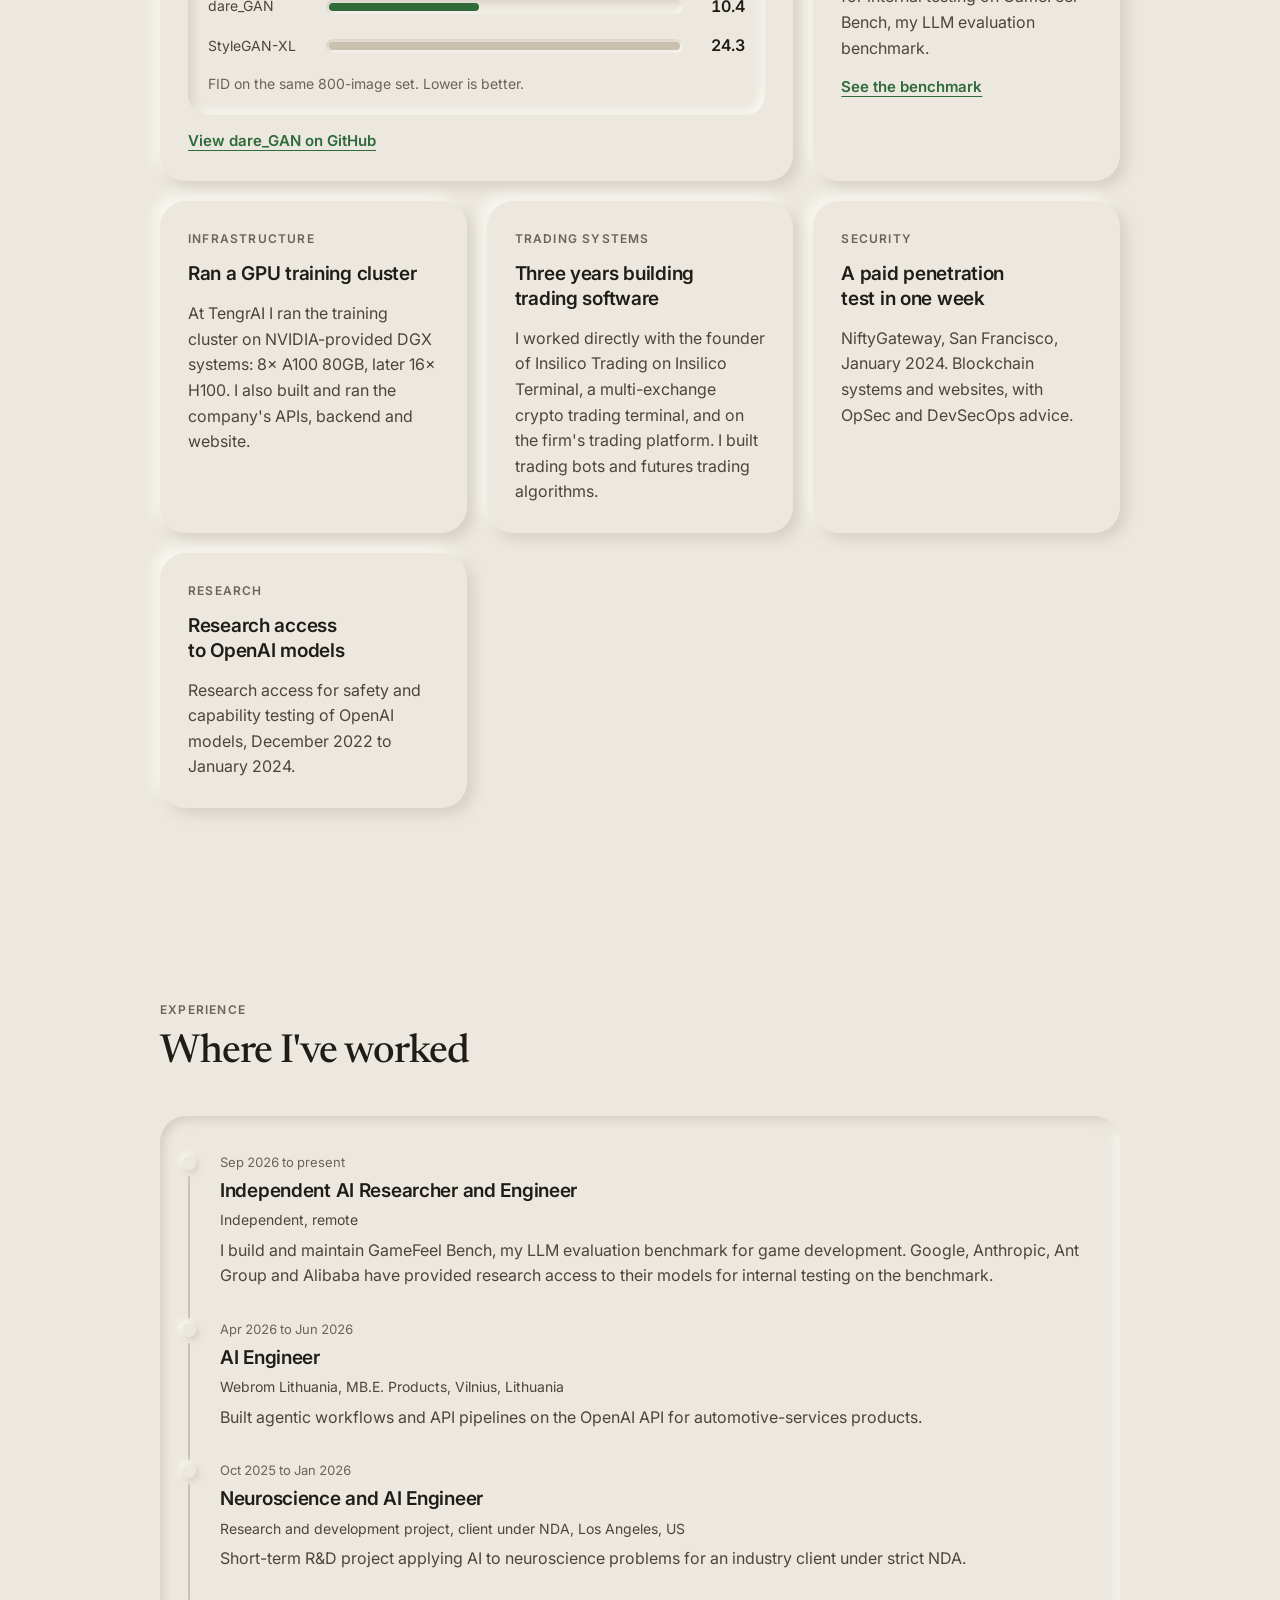
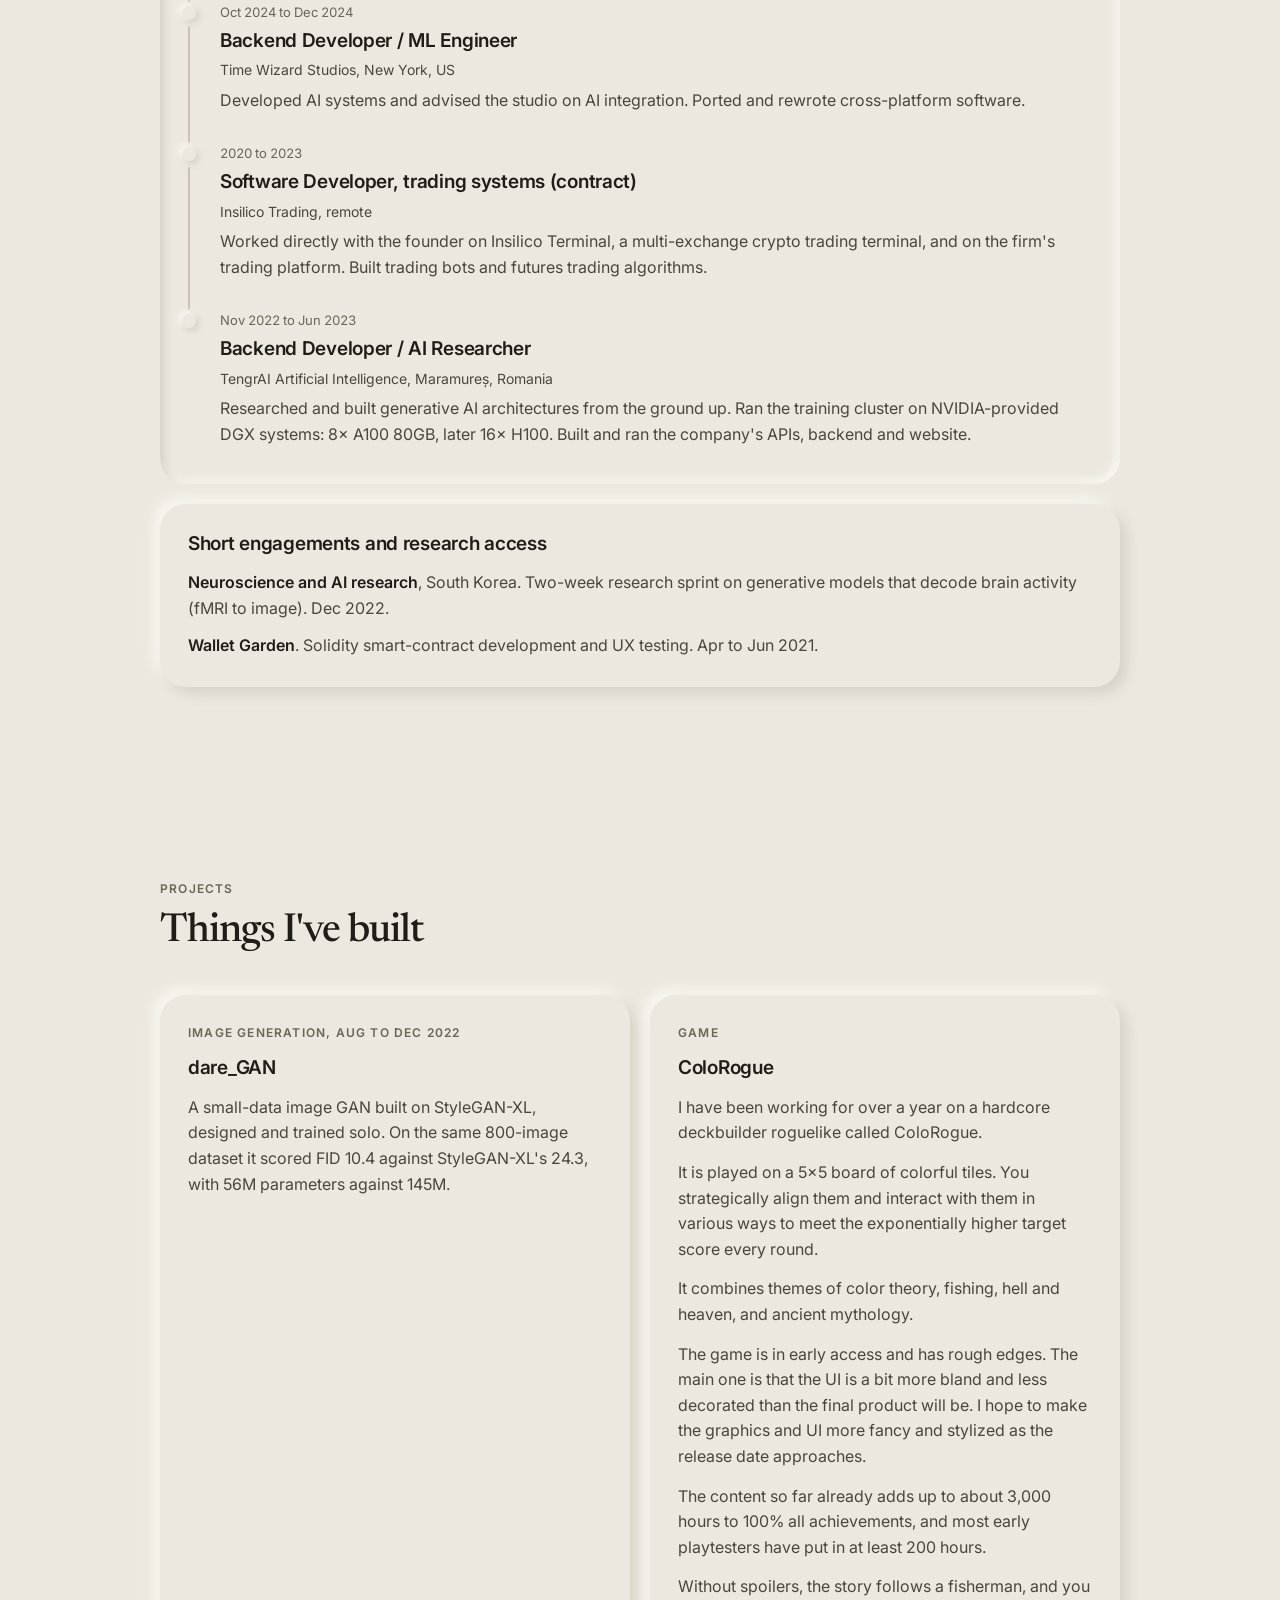
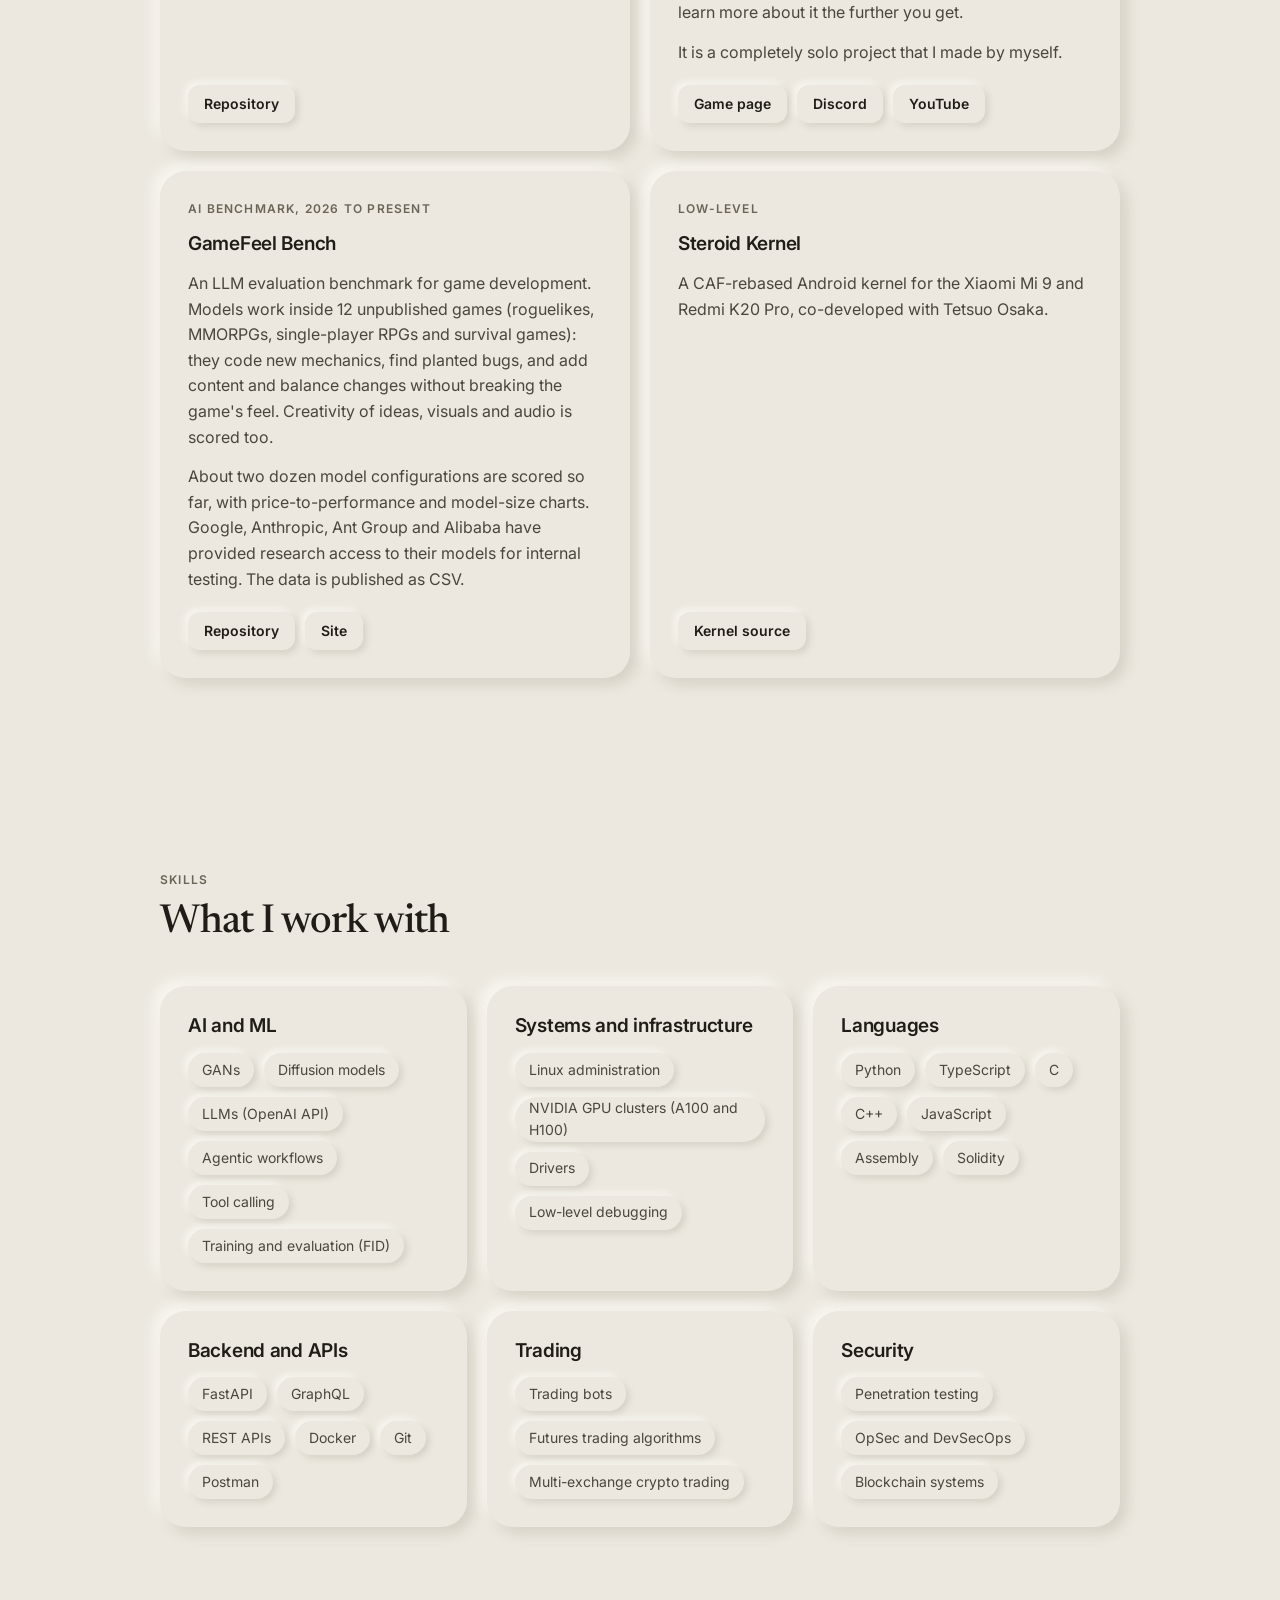
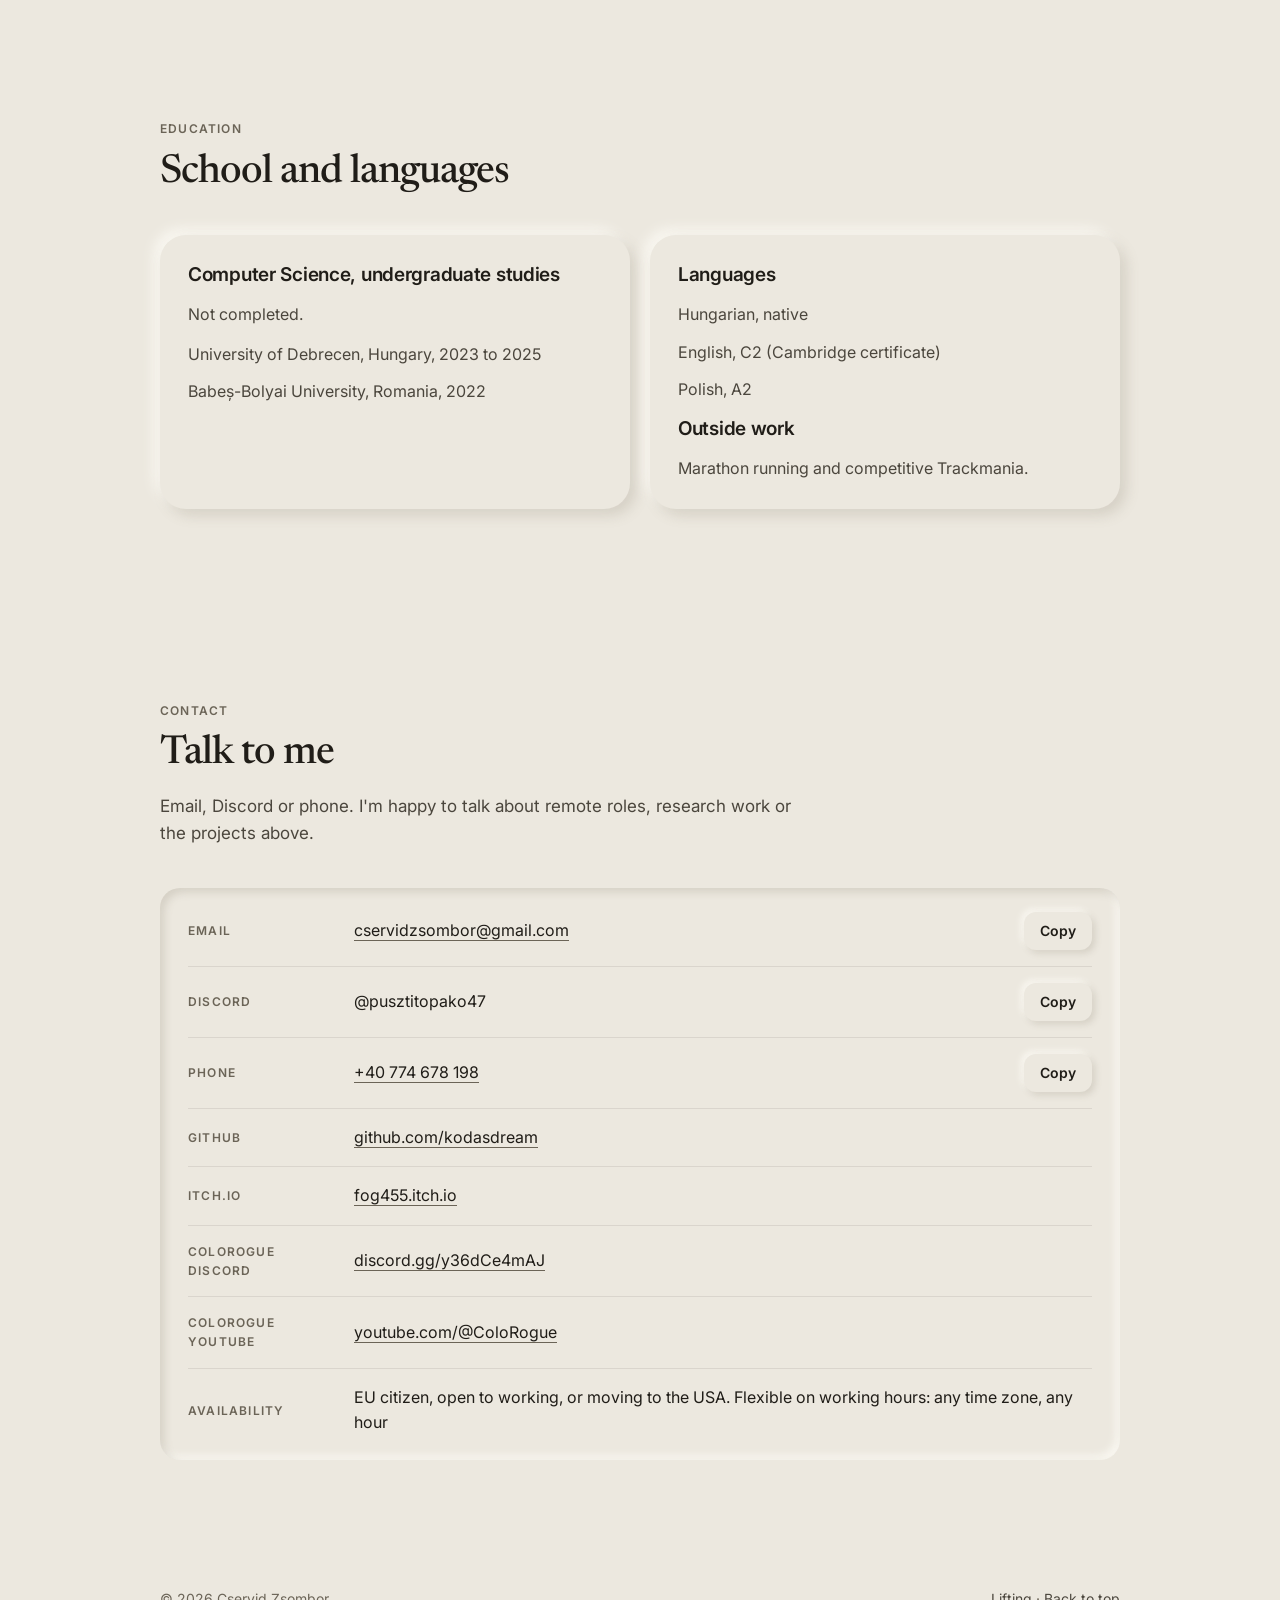
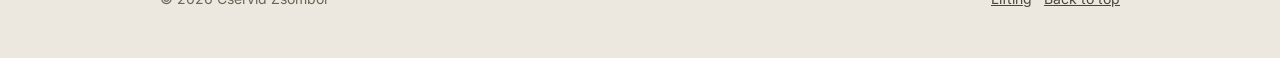
==== commit 2530f331: "Add GameFeel Bench research access and independent researcher role" ====
--- a/personal/index.html
+++ b/personal/index.html
@@ -41,7 +41,7 @@
         <div class="avatar" aria-hidden="true"><span>CS</span><span>ZS</span></div>
         <div class="intro">
           <h1 id="name">Cservid Zsombor</h1>
-          <p class="role">AI engineer</p>
+          <p class="role">AI researcher and engineer</p>
           <p class="bio">Hey, I'm Zsombor. I work on AI, from GPU machines up to the code around the models. I also make ColoRogue, a solo deckbuilder roguelike. Here's where to find me.</p>
         </div>
         <p class="status"><span class="switch" aria-hidden="true"></span>Open to remote roles</p>
@@ -99,6 +99,13 @@
         </article>
 
         <article class="card raised">
+          <p class="eyebrow">AI research</p>
+          <h3>Research access from four AI labs</h3>
+          <p>Google, Anthropic, Ant Group and Alibaba have provided research access to their models for internal testing on GameFeel Bench, my LLM evaluation benchmark.</p>
+          <a class="text-link" href="https://kodasdream.github.io/gamefeel-benchmark/">See the benchmark</a>
+        </article>
+
+        <article class="card raised">
           <p class="eyebrow">Infrastructure</p>
           <h3>Ran a GPU training cluster</h3>
           <p>At TengrAI I ran the training cluster on NVIDIA-provided DGX systems: 8× A100 80GB, later 16× H100. I also built and ran the company's APIs, backend and website.</p>
@@ -131,6 +138,12 @@
       </header>
 
       <ol class="timeline">
+        <li>
+          <time>Sep 2026 to present</time>
+          <h3>Independent AI Researcher and Engineer</h3>
+          <p class="org">Independent, remote</p>
+          <p>I build and maintain GameFeel Bench, my LLM evaluation benchmark for game development. Google, Anthropic, Ant Group and Alibaba have provided research access to their models for internal testing on the benchmark.</p>
+        </li>
         <li>
           <time>Apr 2026 to Jun 2026</time>
           <h3>AI Engineer</h3>
@@ -206,9 +219,10 @@
         </article>
 
         <article class="card raised">
-          <p class="eyebrow">AI benchmark</p>
-          <h3>gamefeel-benchmark</h3>
-          <p>A benchmark of AI models for game development, scored on coding, game feel, creativity and price to performance. The data is published as CSV.</p>
+          <p class="eyebrow">AI benchmark, 2026 to present</p>
+          <h3>GameFeel Bench</h3>
+          <p>An LLM evaluation benchmark for game development. Models work inside 12 unpublished games (roguelikes, MMORPGs, single-player RPGs and survival games): they code new mechanics, find planted bugs, and add content and balance changes without breaking the game's feel. Creativity of ideas, visuals and audio is scored too.</p>
+          <p>About two dozen model configurations are scored so far, with price-to-performance and model-size charts. Google, Anthropic, Ant Group and Alibaba have provided research access to their models for internal testing. The data is published as CSV.</p>
           <div class="links">
             <a class="btn btn-sm" href="https://github.com/kodasdream/gamefeel-benchmark">Repository</a>
             <a class="btn btn-sm" href="https://kodasdream.github.io/gamefeel-benchmark/">Site</a>
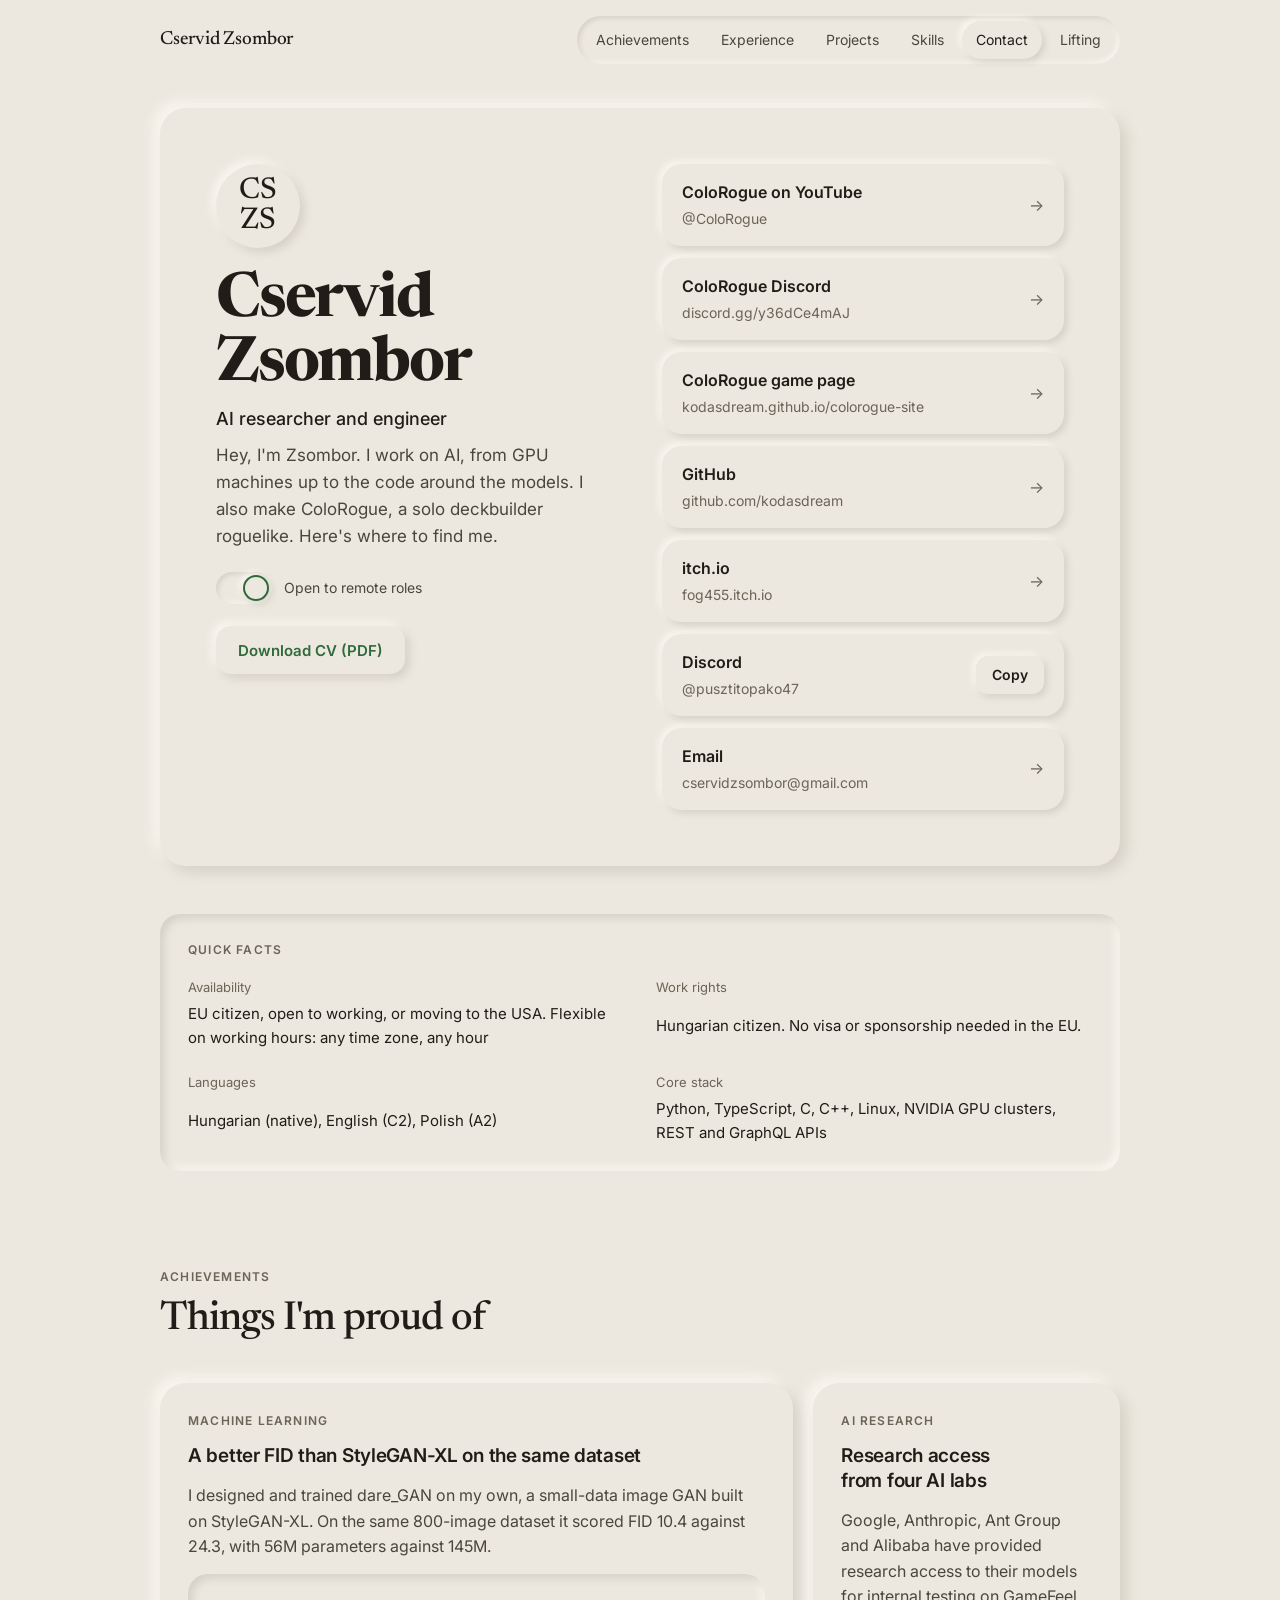
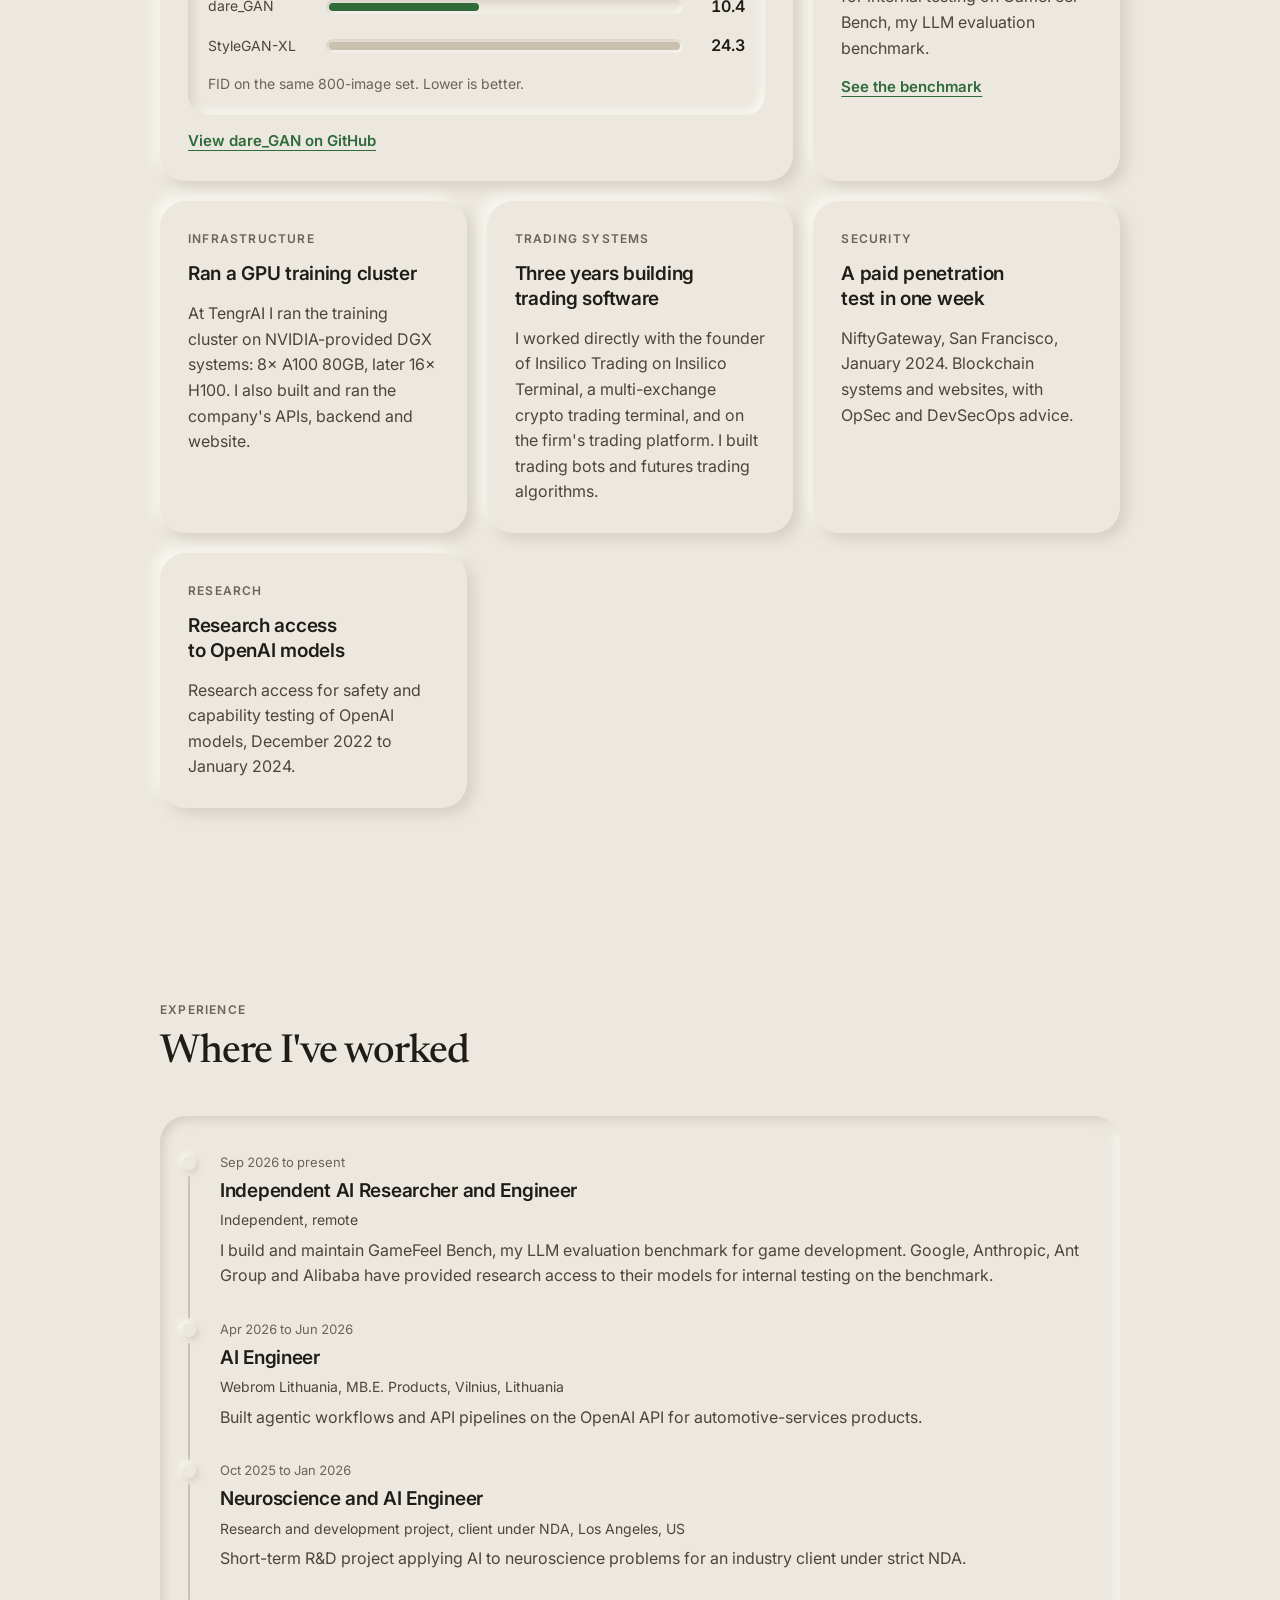
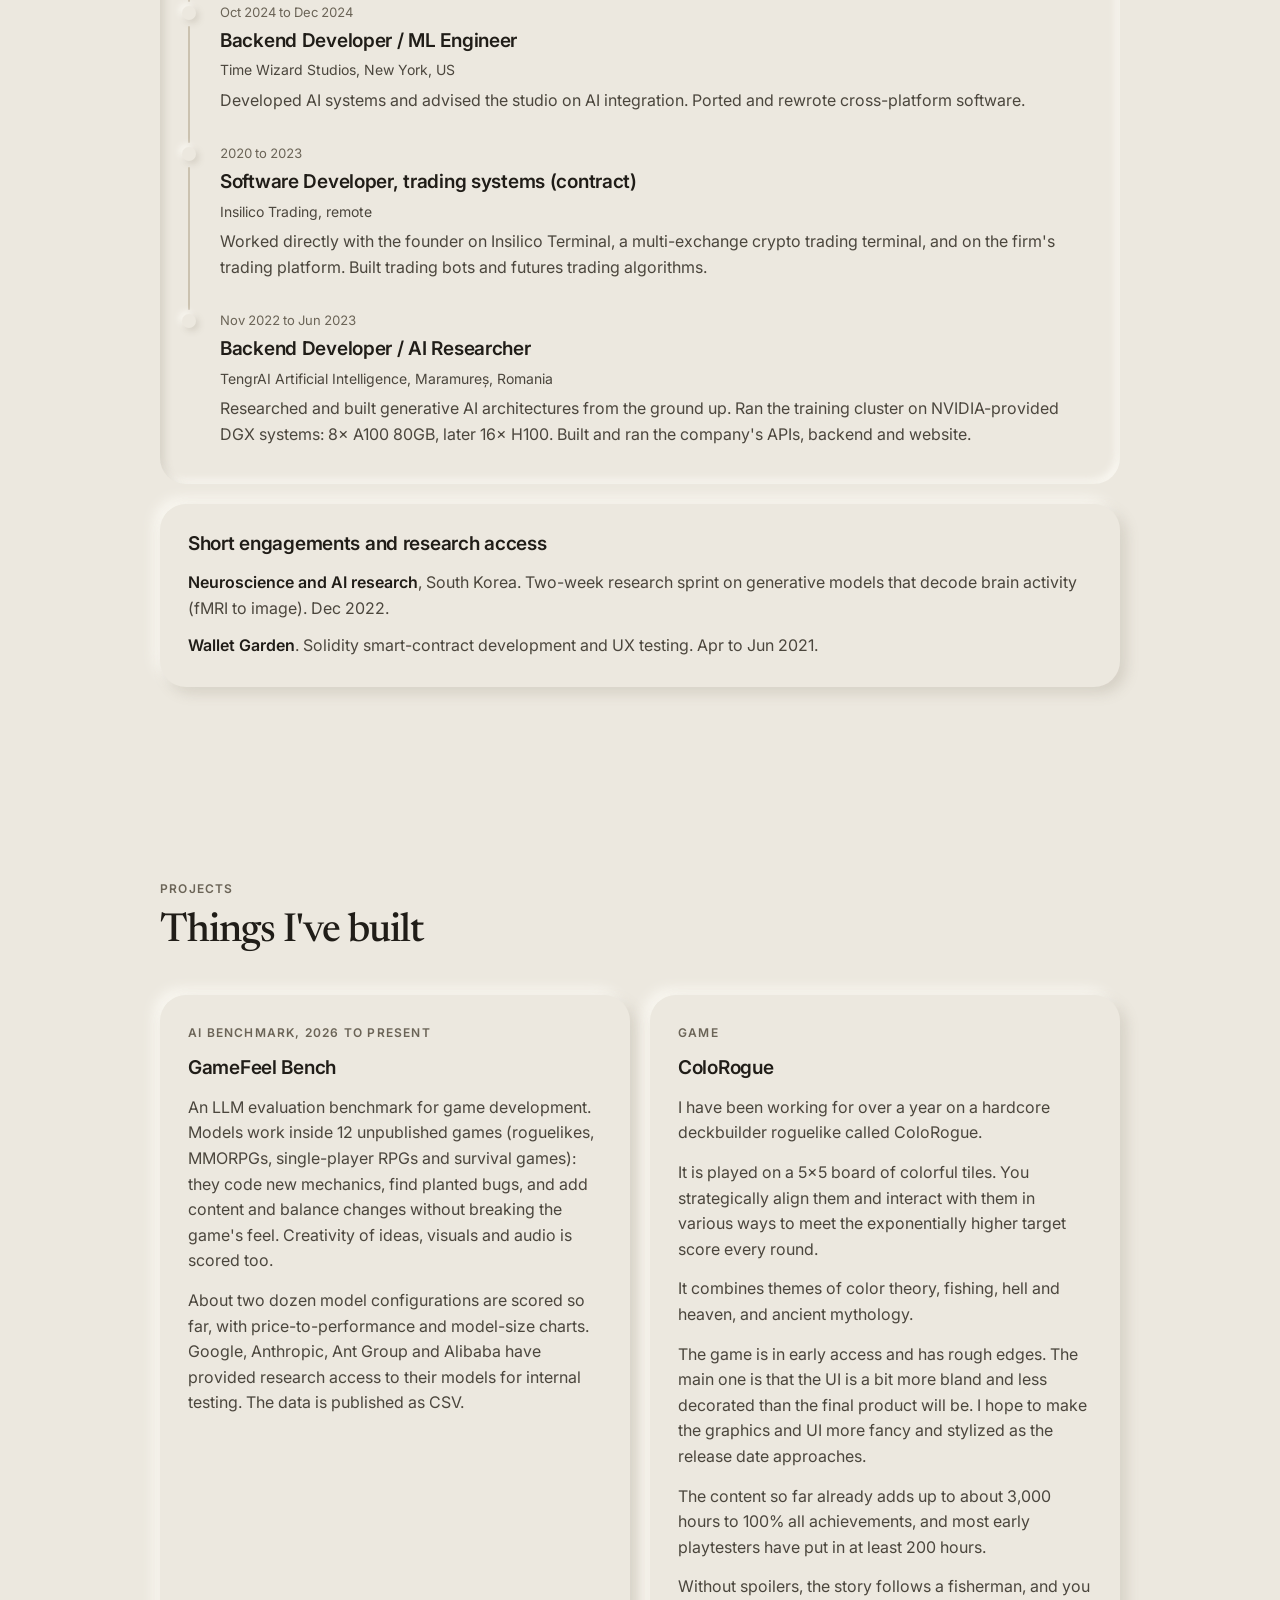
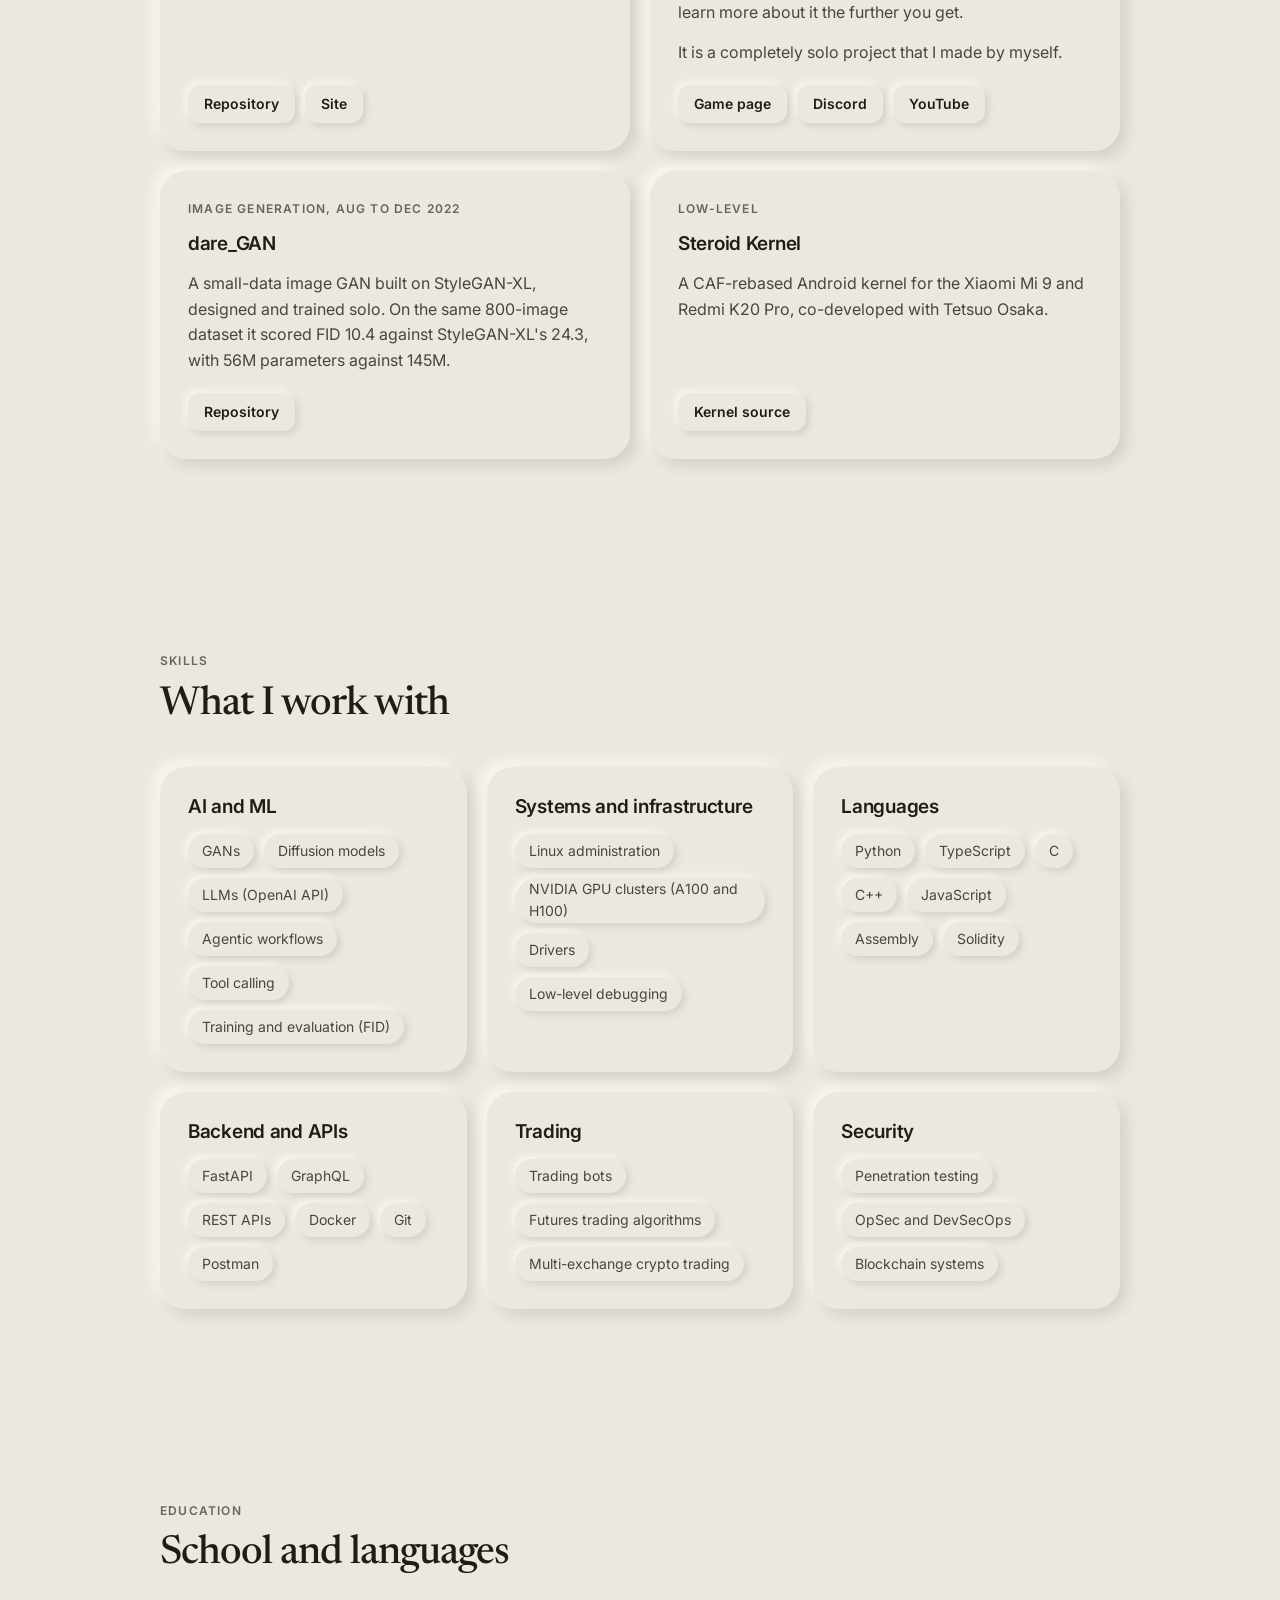
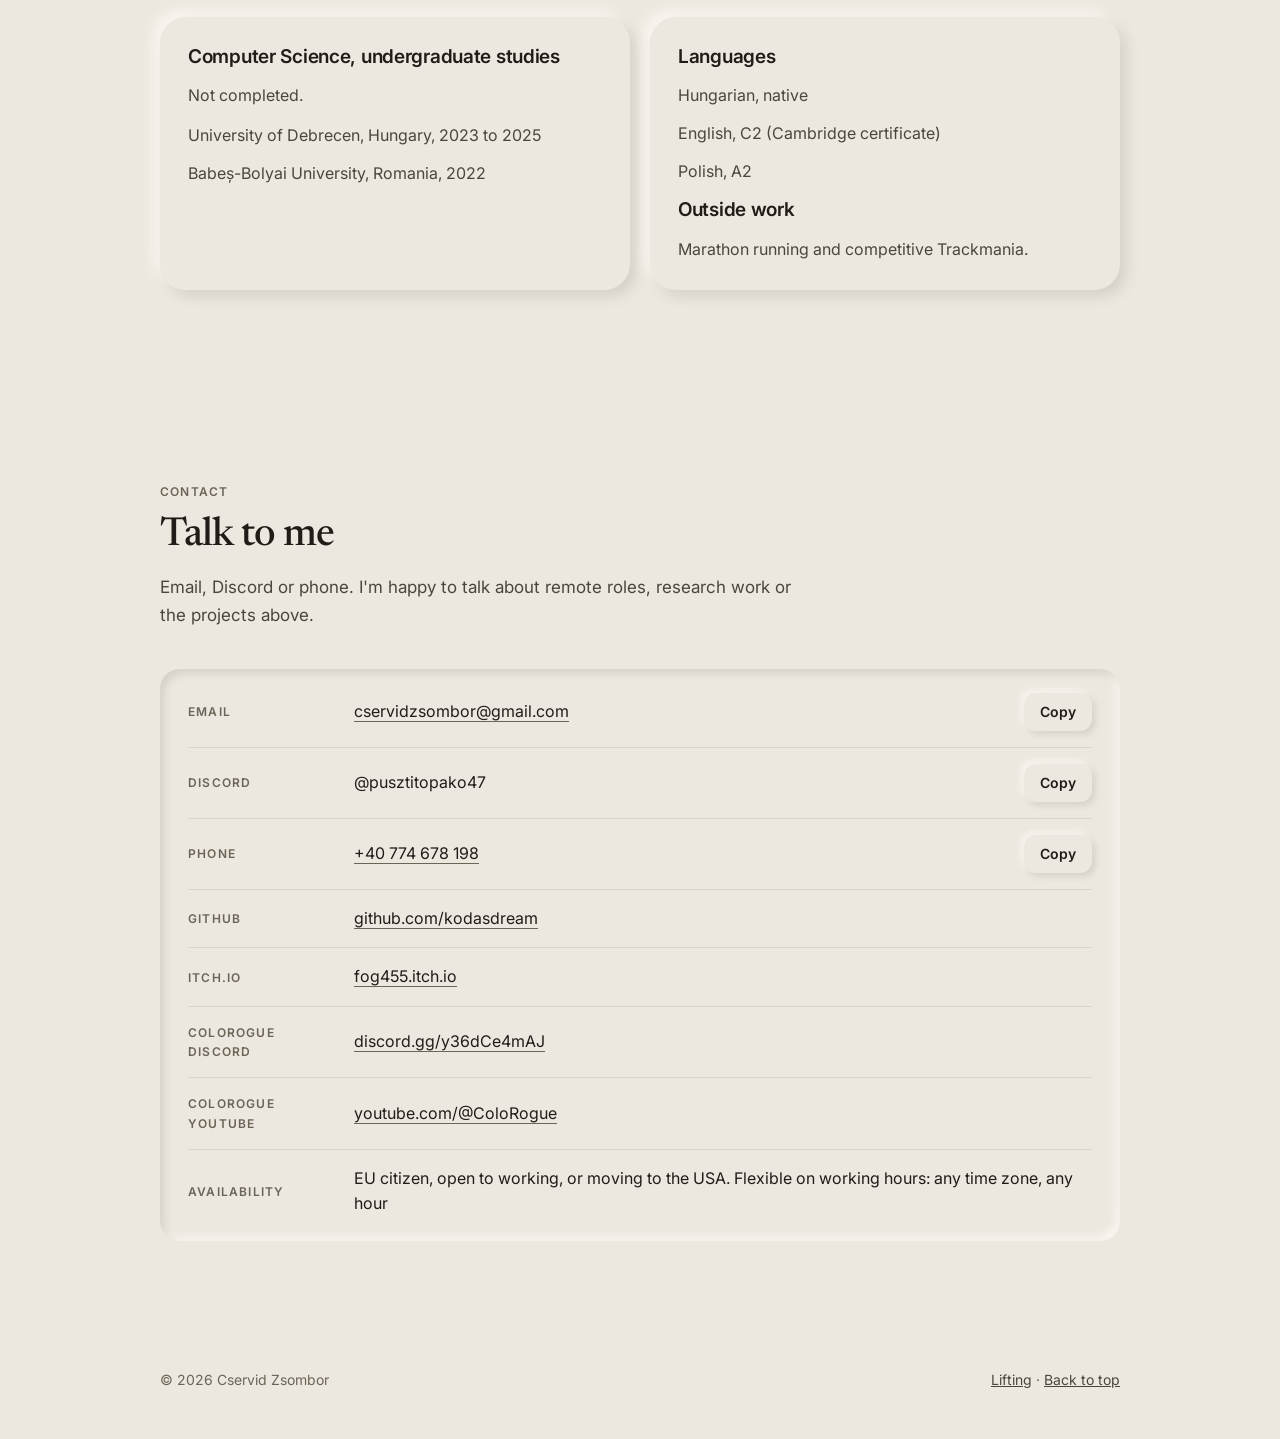
==== commit 9209a196: "Projects: GameFeel Bench first, dare_GAN third" ====
--- a/personal/index.html
+++ b/personal/index.html
@@ -193,11 +193,13 @@
 
       <div class="grid two">
         <article class="card raised">
-          <p class="eyebrow">Image generation, Aug to Dec 2022</p>
-          <h3>dare_GAN</h3>
-          <p>A small-data image GAN built on StyleGAN-XL, designed and trained solo. On the same 800-image dataset it scored FID 10.4 against StyleGAN-XL's 24.3, with 56M parameters against 145M.</p>
+          <p class="eyebrow">AI benchmark, 2026 to present</p>
+          <h3>GameFeel Bench</h3>
+          <p>An LLM evaluation benchmark for game development. Models work inside 12 unpublished games (roguelikes, MMORPGs, single-player RPGs and survival games): they code new mechanics, find planted bugs, and add content and balance changes without breaking the game's feel. Creativity of ideas, visuals and audio is scored too.</p>
+          <p>About two dozen model configurations are scored so far, with price-to-performance and model-size charts. Google, Anthropic, Ant Group and Alibaba have provided research access to their models for internal testing. The data is published as CSV.</p>
           <div class="links">
-            <a class="btn btn-sm" href="https://github.com/kodasdream/dare_GAN">Repository</a>
+            <a class="btn btn-sm" href="https://github.com/kodasdream/gamefeel-benchmark">Repository</a>
+            <a class="btn btn-sm" href="https://kodasdream.github.io/gamefeel-benchmark/">Site</a>
           </div>
         </article>
 
@@ -219,13 +221,11 @@
         </article>
 
         <article class="card raised">
-          <p class="eyebrow">AI benchmark, 2026 to present</p>
-          <h3>GameFeel Bench</h3>
-          <p>An LLM evaluation benchmark for game development. Models work inside 12 unpublished games (roguelikes, MMORPGs, single-player RPGs and survival games): they code new mechanics, find planted bugs, and add content and balance changes without breaking the game's feel. Creativity of ideas, visuals and audio is scored too.</p>
-          <p>About two dozen model configurations are scored so far, with price-to-performance and model-size charts. Google, Anthropic, Ant Group and Alibaba have provided research access to their models for internal testing. The data is published as CSV.</p>
+          <p class="eyebrow">Image generation, Aug to Dec 2022</p>
+          <h3>dare_GAN</h3>
+          <p>A small-data image GAN built on StyleGAN-XL, designed and trained solo. On the same 800-image dataset it scored FID 10.4 against StyleGAN-XL's 24.3, with 56M parameters against 145M.</p>
           <div class="links">
-            <a class="btn btn-sm" href="https://github.com/kodasdream/gamefeel-benchmark">Repository</a>
-            <a class="btn btn-sm" href="https://kodasdream.github.io/gamefeel-benchmark/">Site</a>
+            <a class="btn btn-sm" href="https://github.com/kodasdream/dare_GAN">Repository</a>
           </div>
         </article>
 
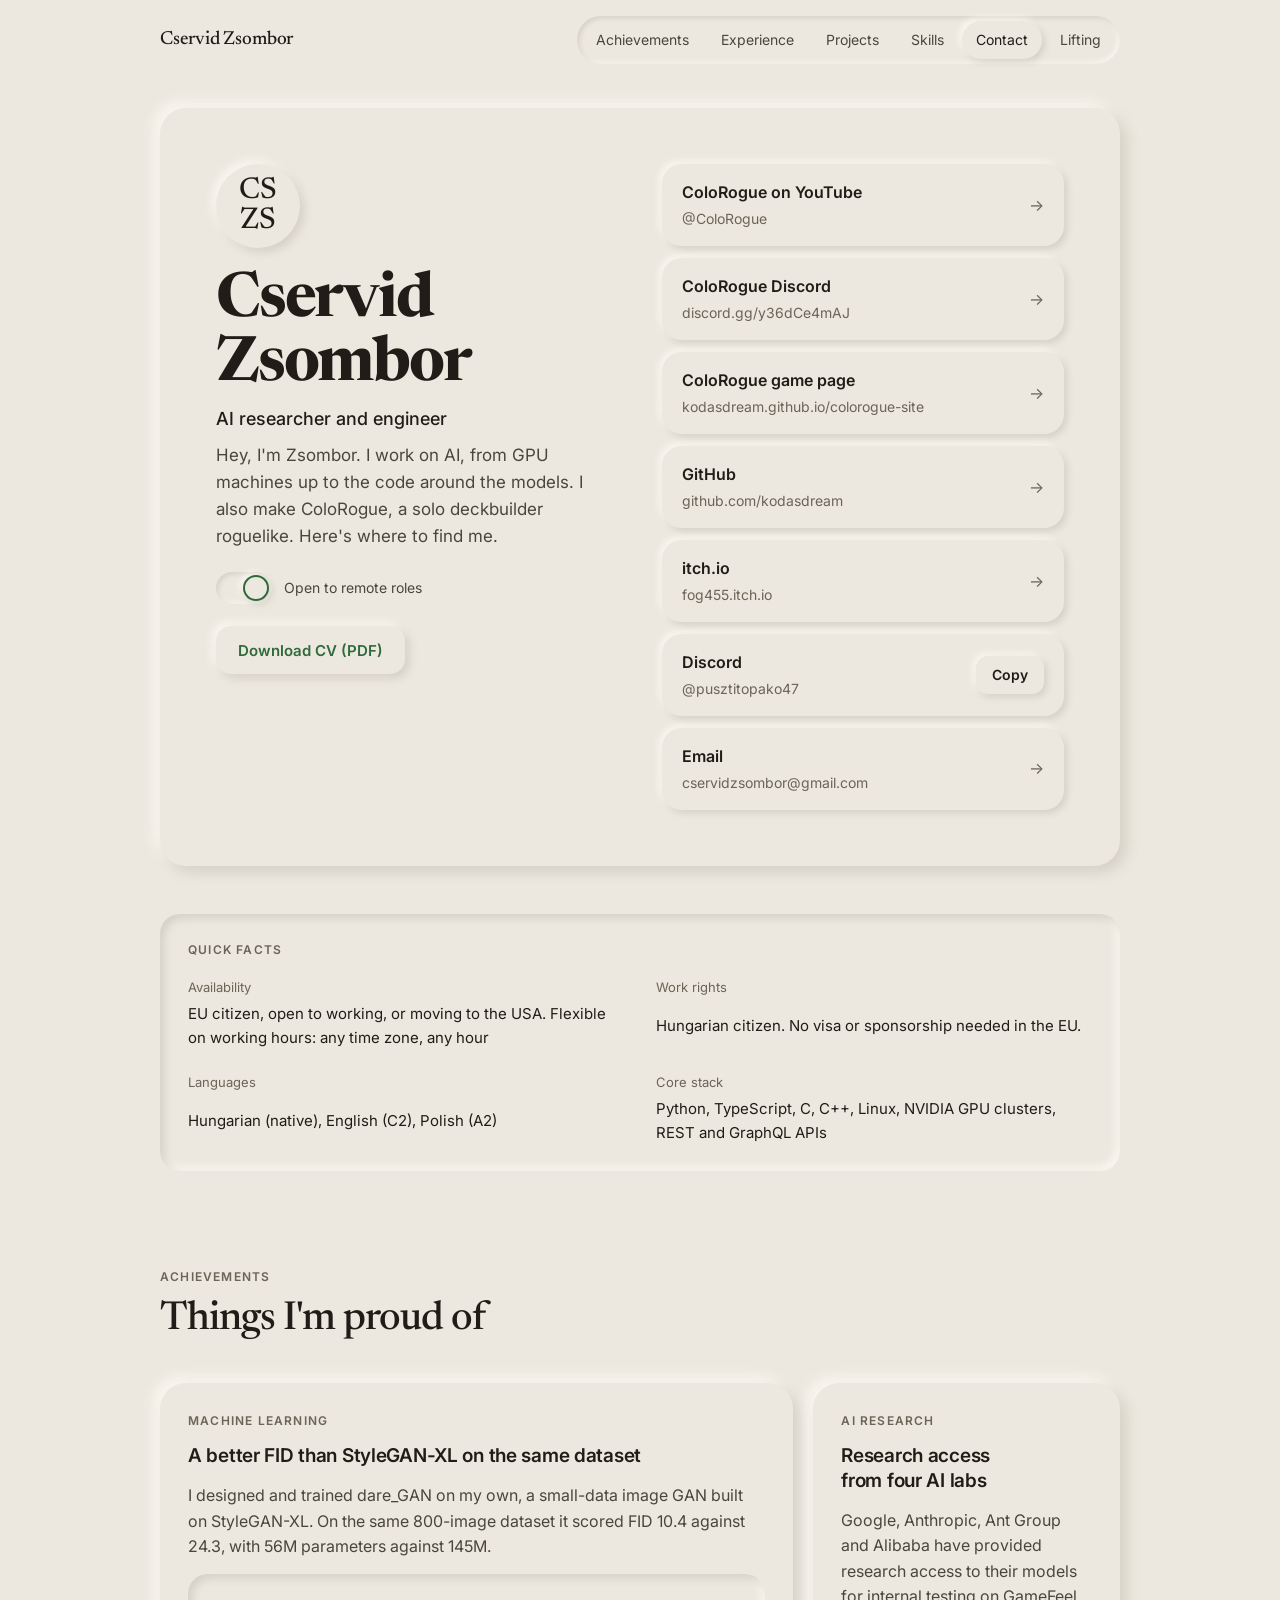
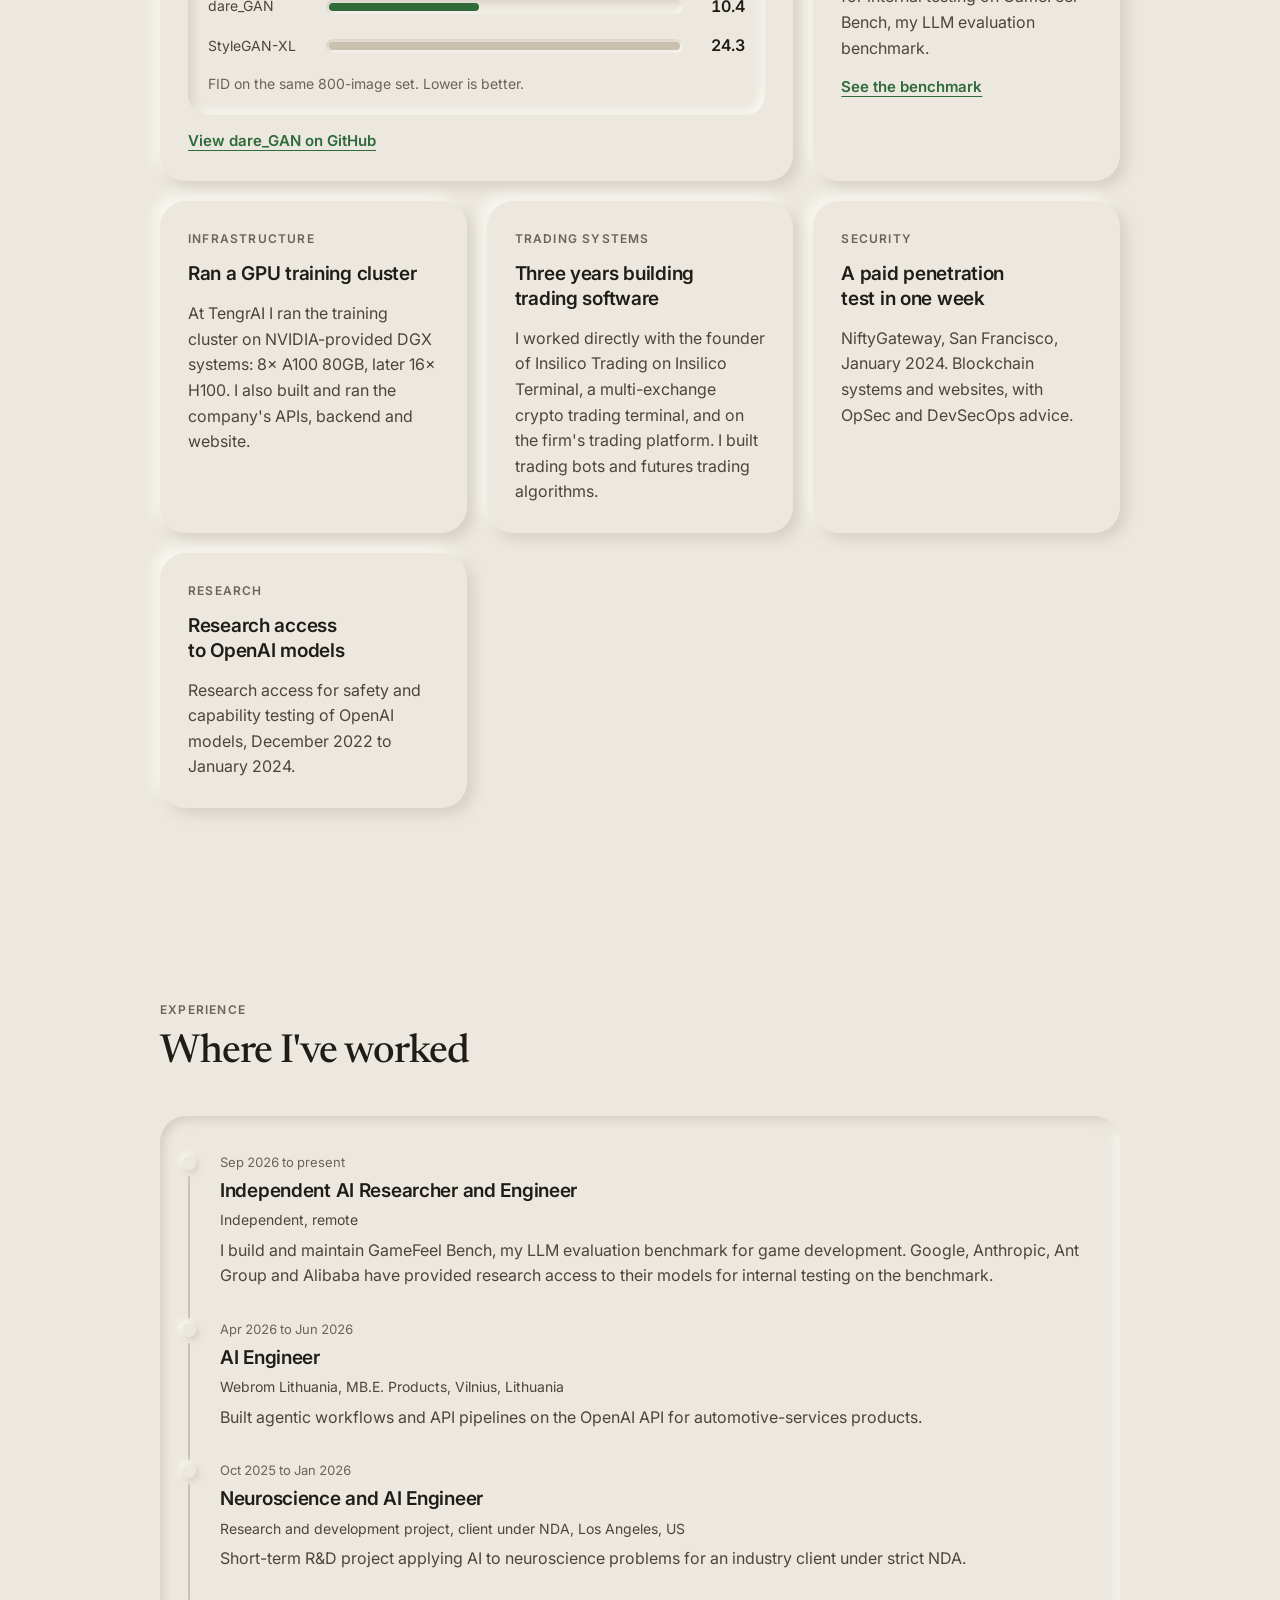
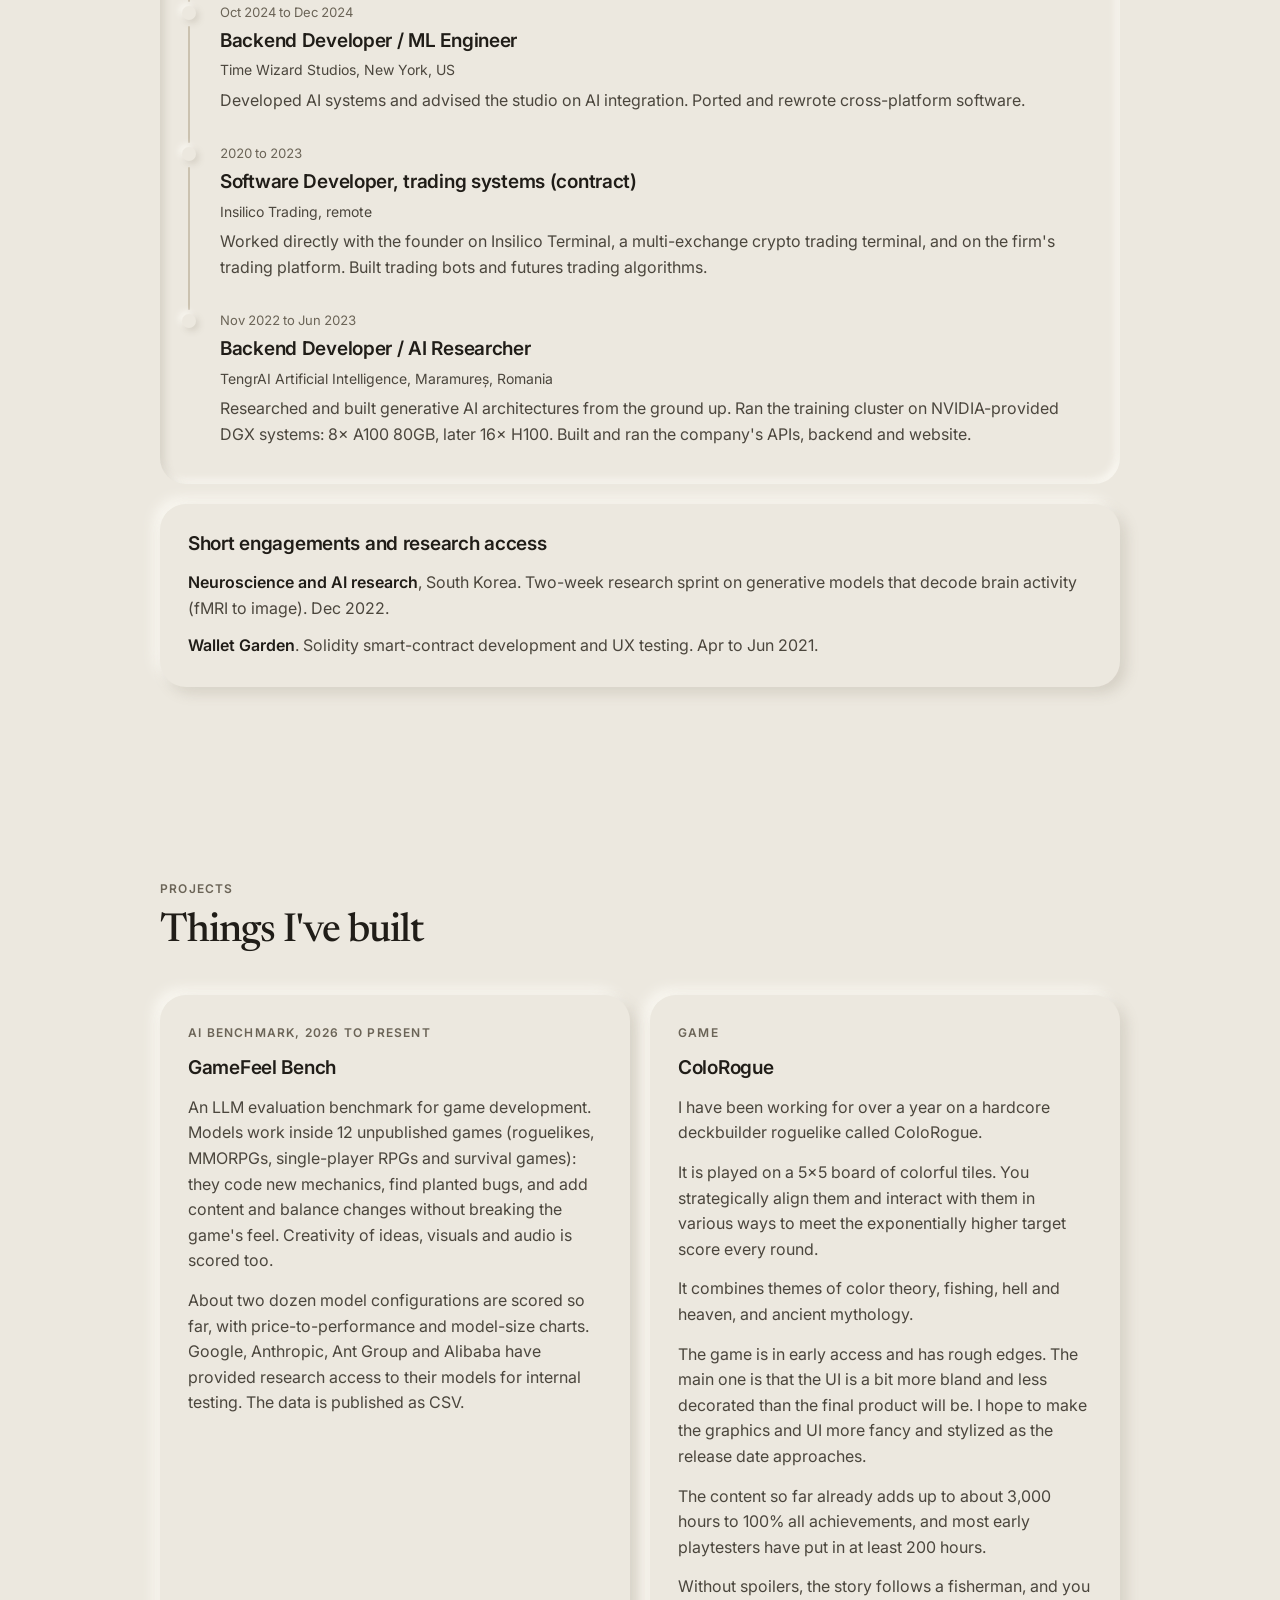
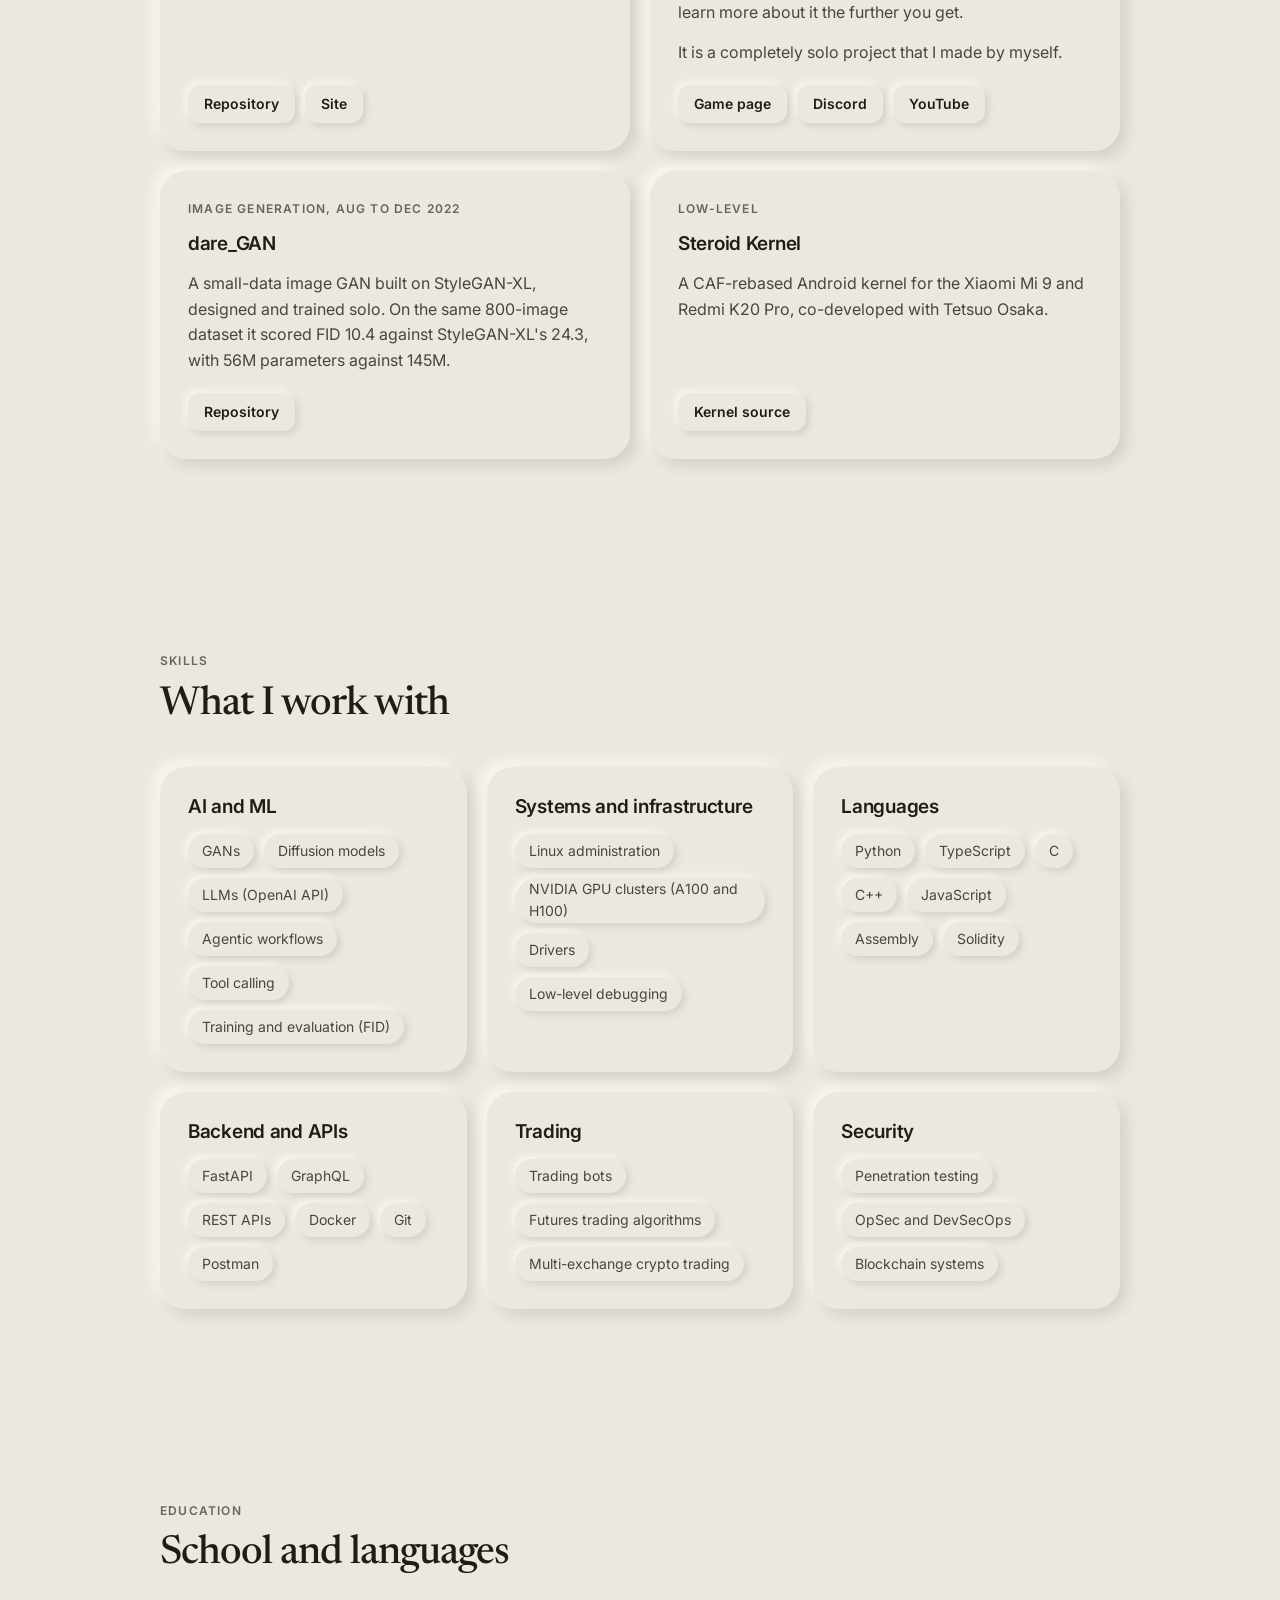
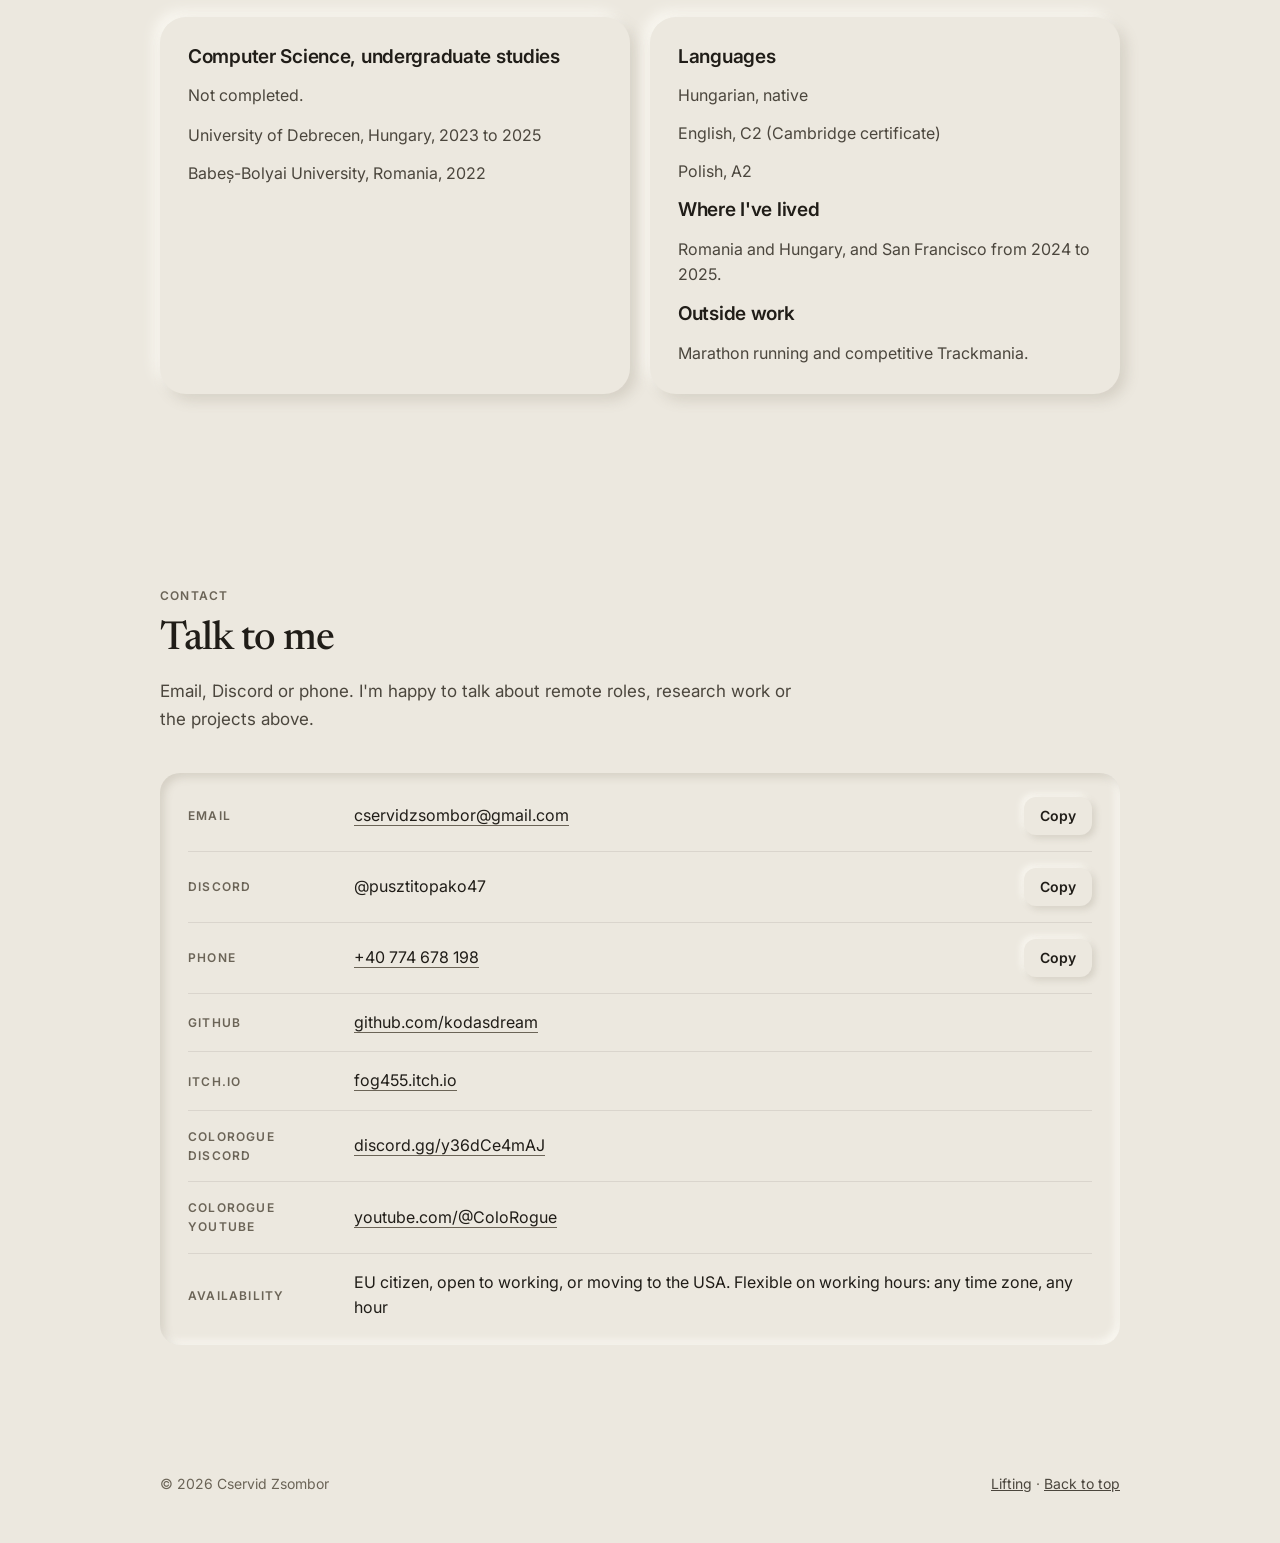
==== commit d3cfdc8b: "Mention San Francisco 2024-2025; refresh AI CV" ====
--- a/personal/index.html
+++ b/personal/index.html
@@ -337,6 +337,8 @@
             <li>English, C2 (Cambridge certificate)</li>
             <li>Polish, A2</li>
           </ul>
+          <h3>Where I've lived</h3>
+          <p>Romania and Hungary, and San Francisco from 2024 to 2025.</p>
           <h3>Outside work</h3>
           <p>Marathon running and competitive Trackmania.</p>
         </article>
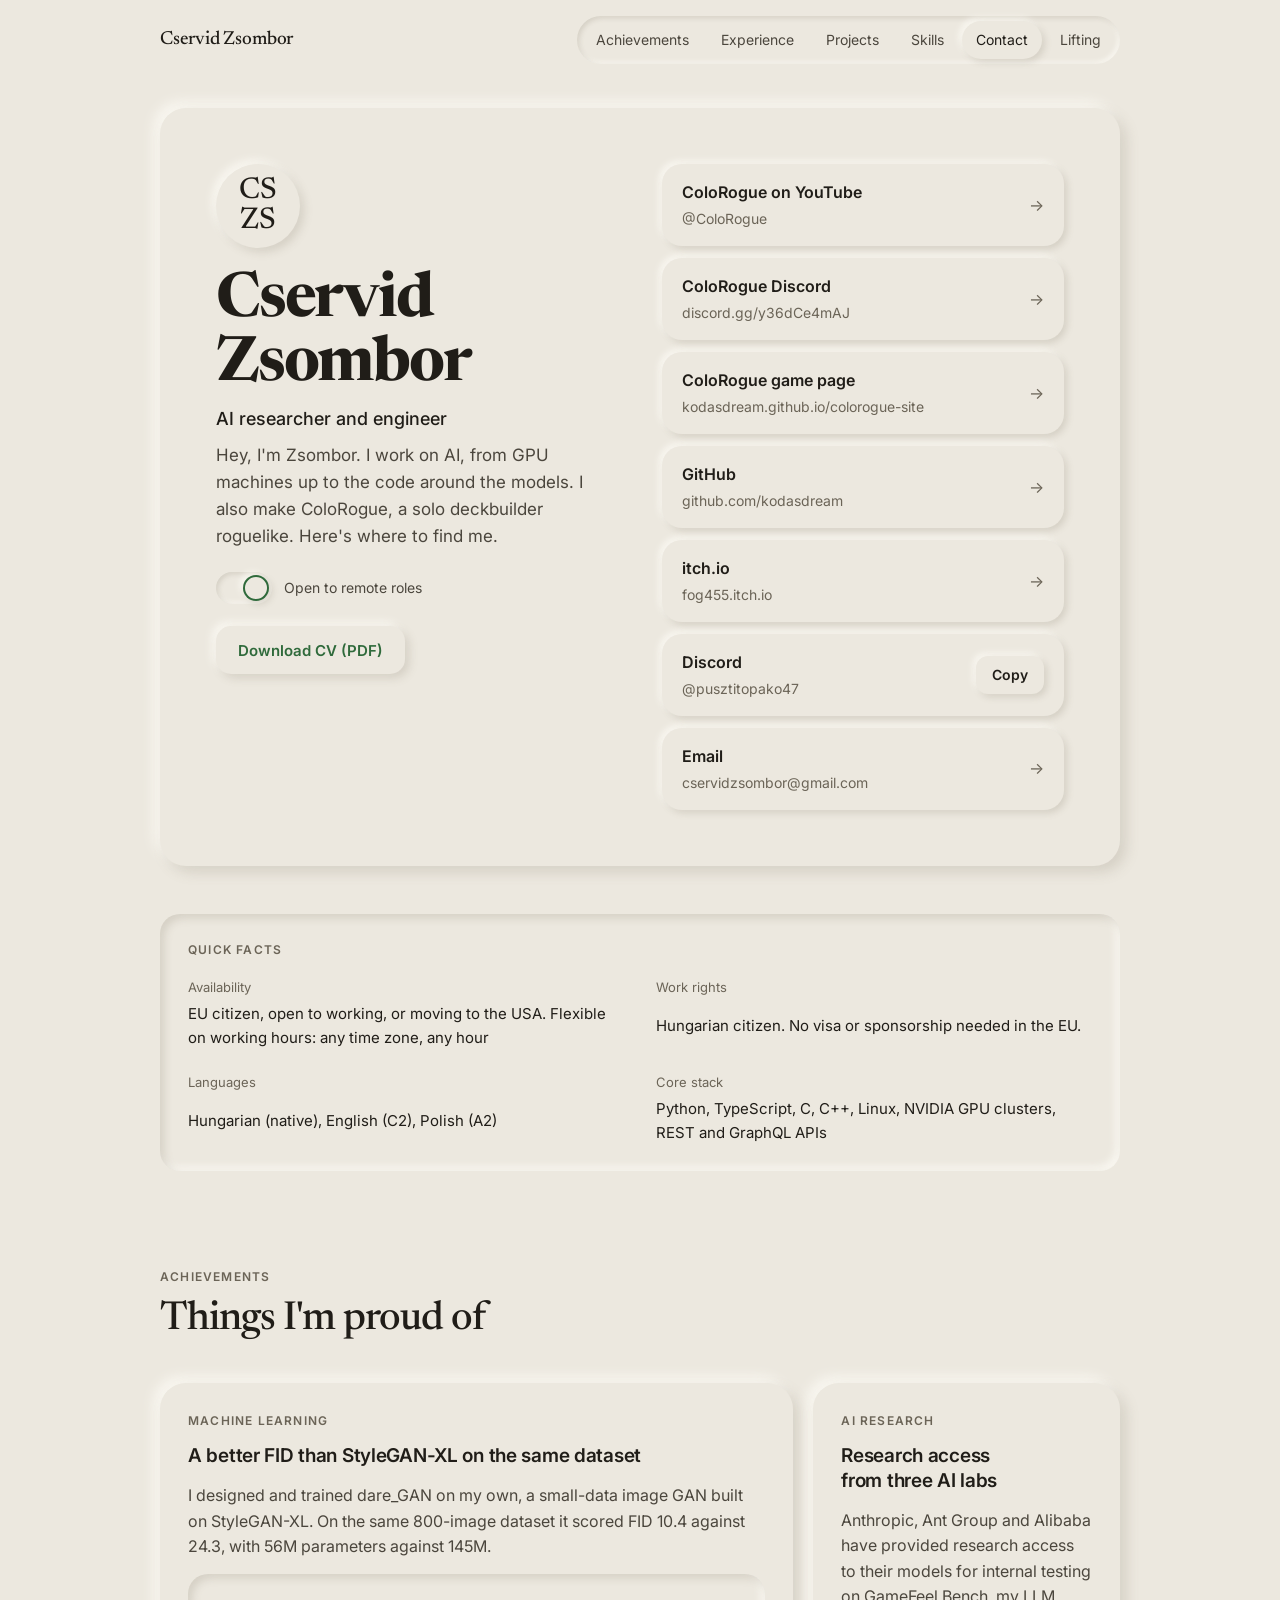
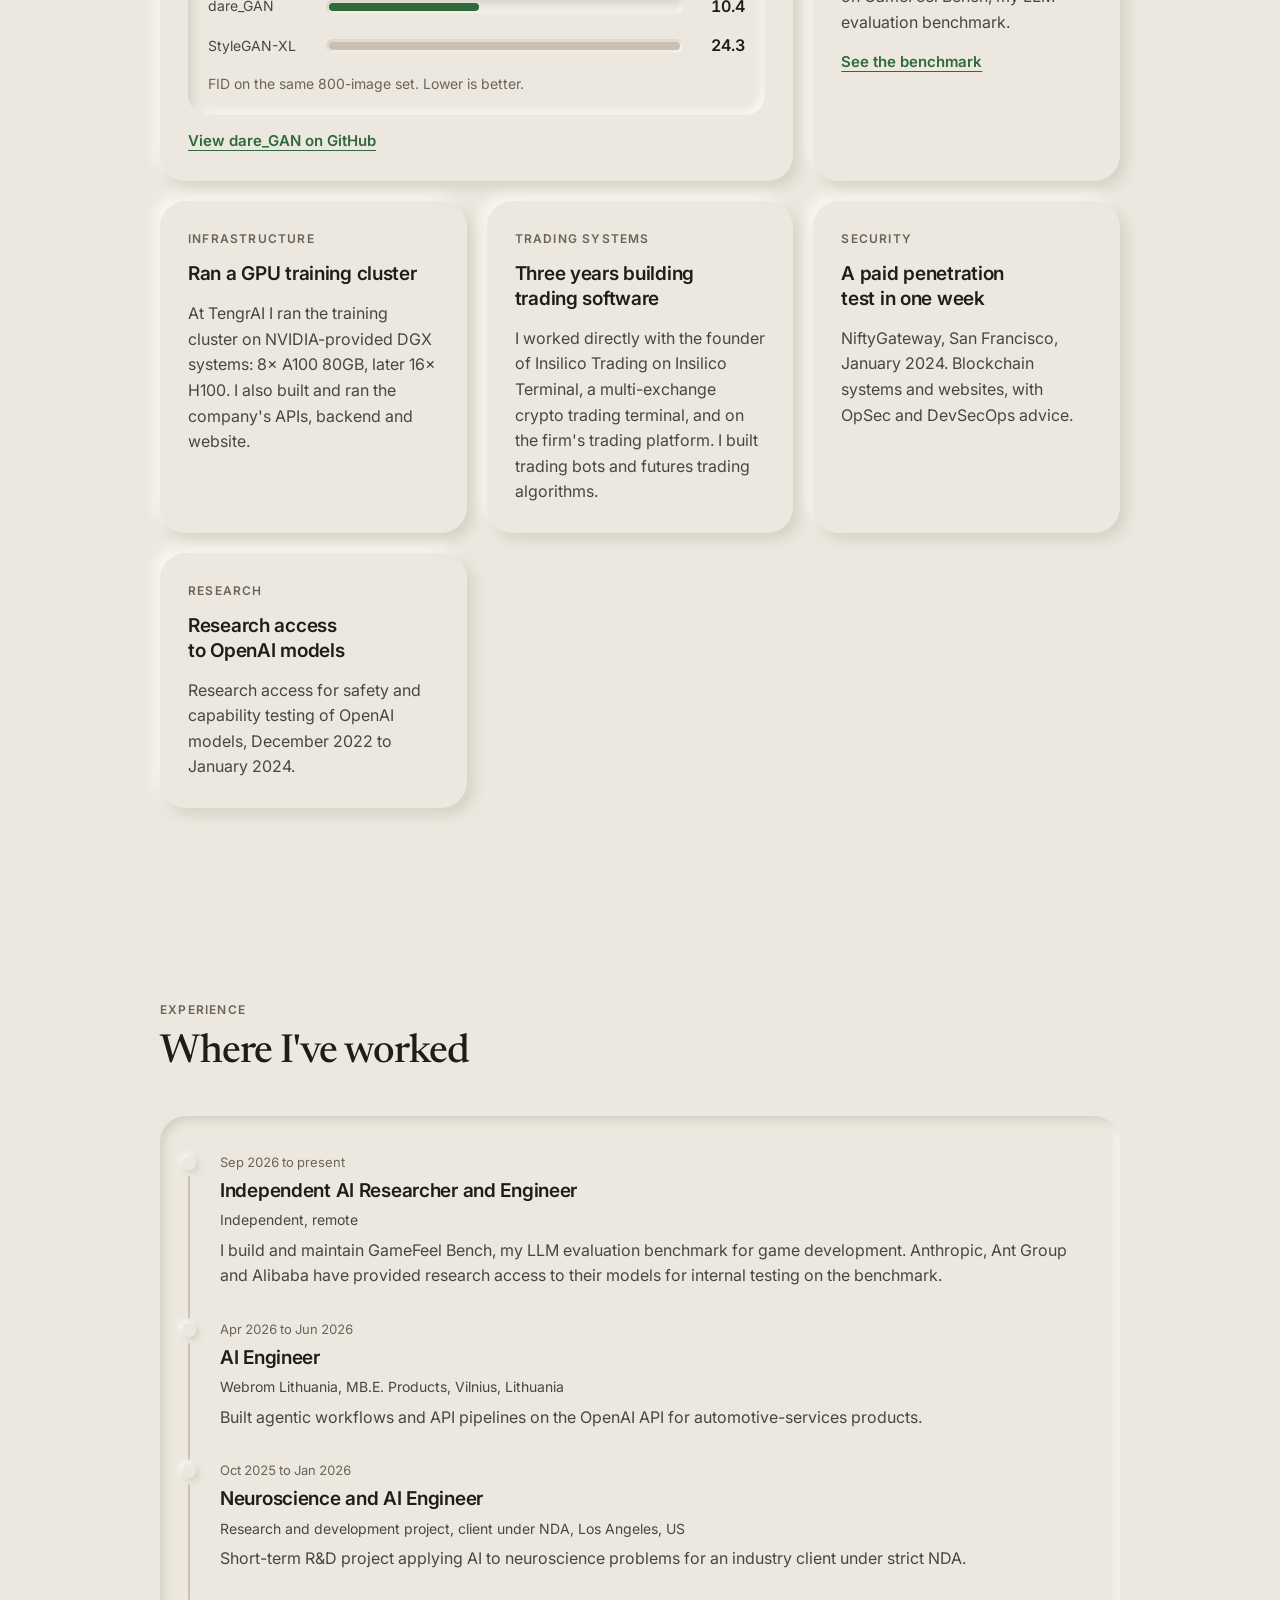
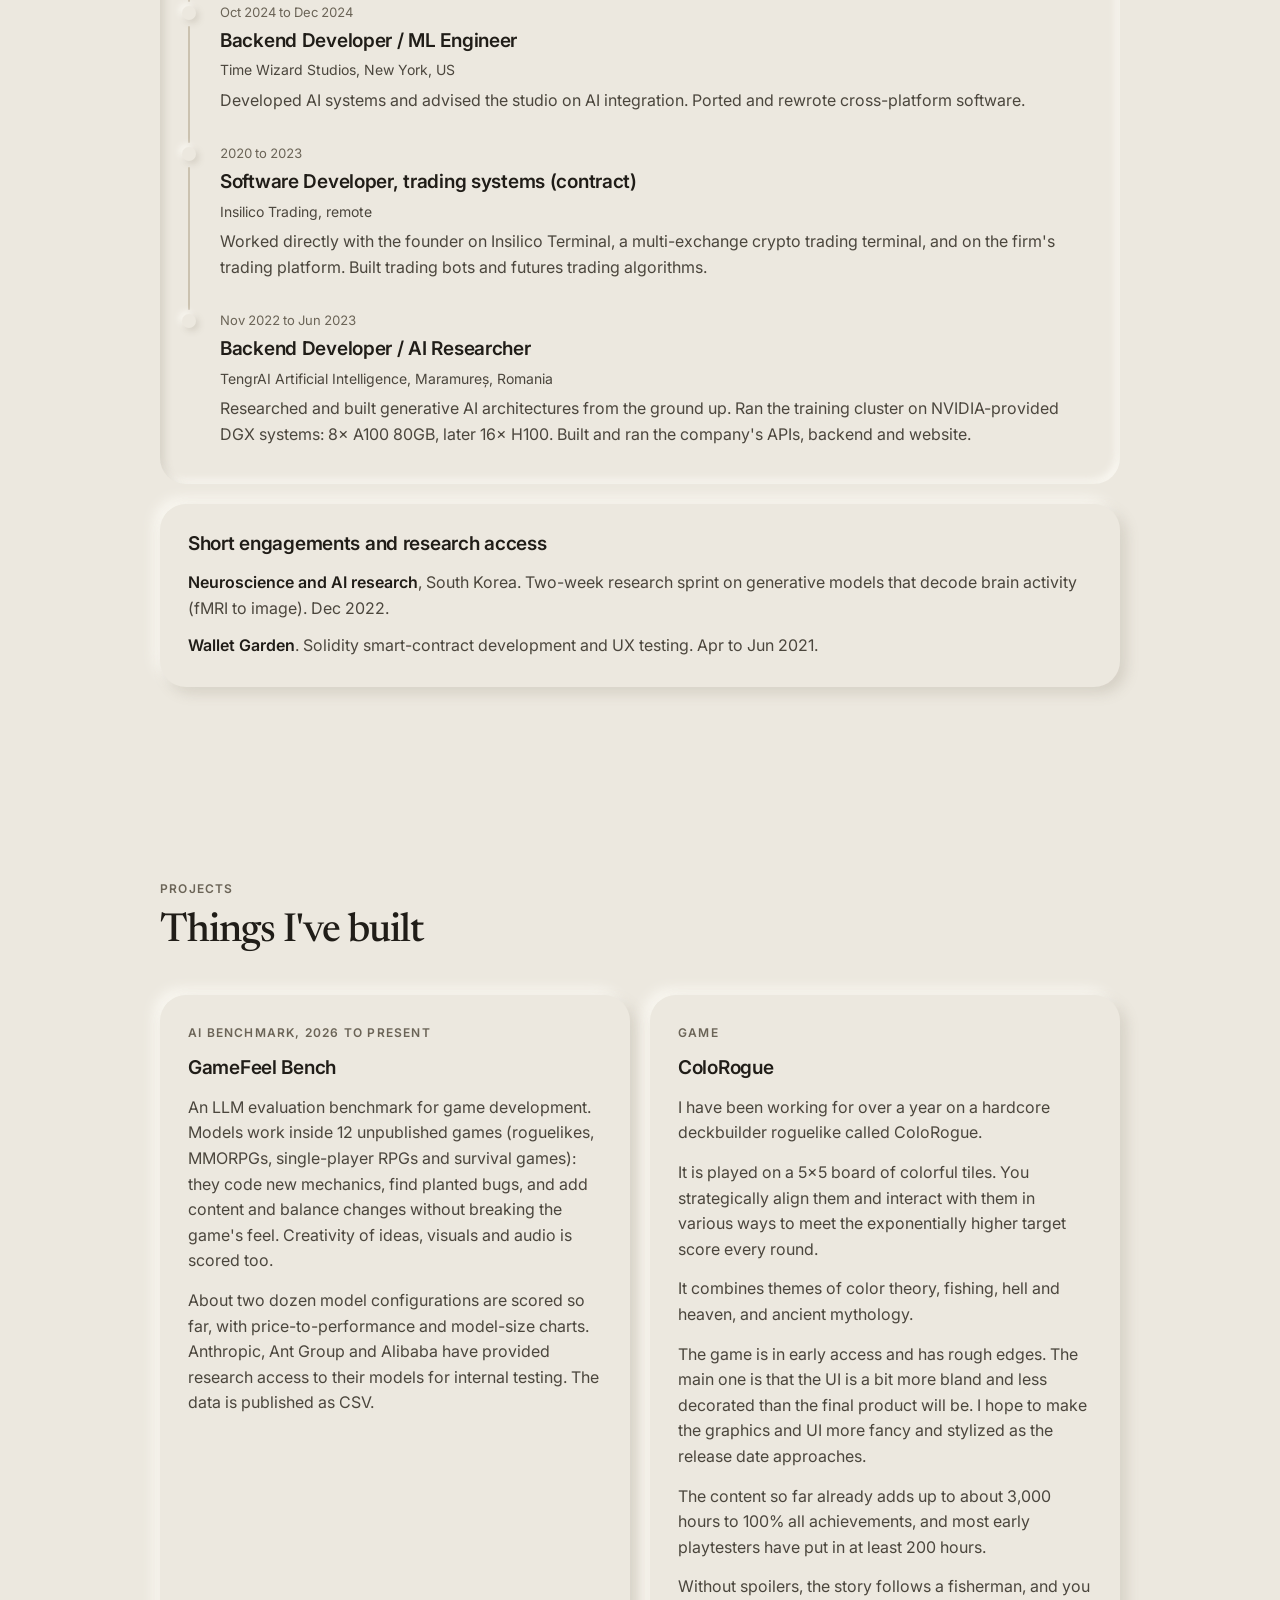
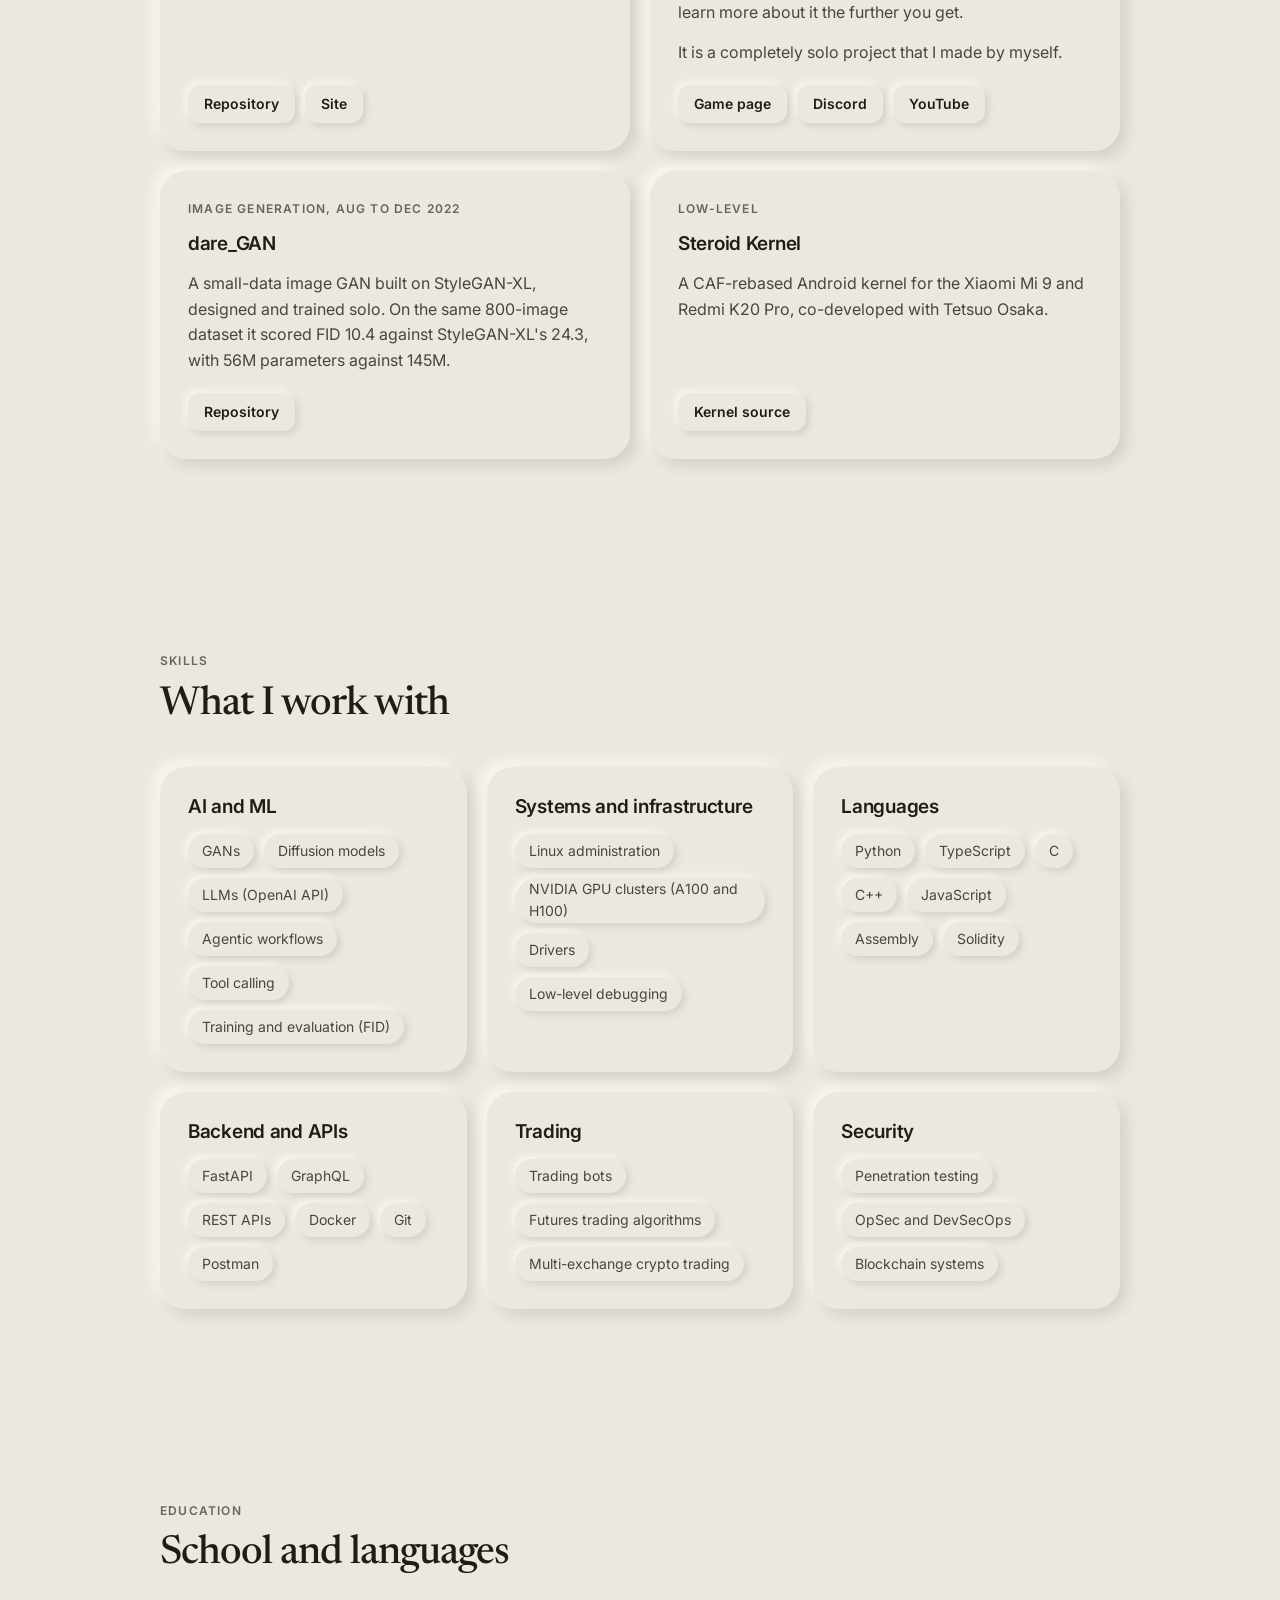
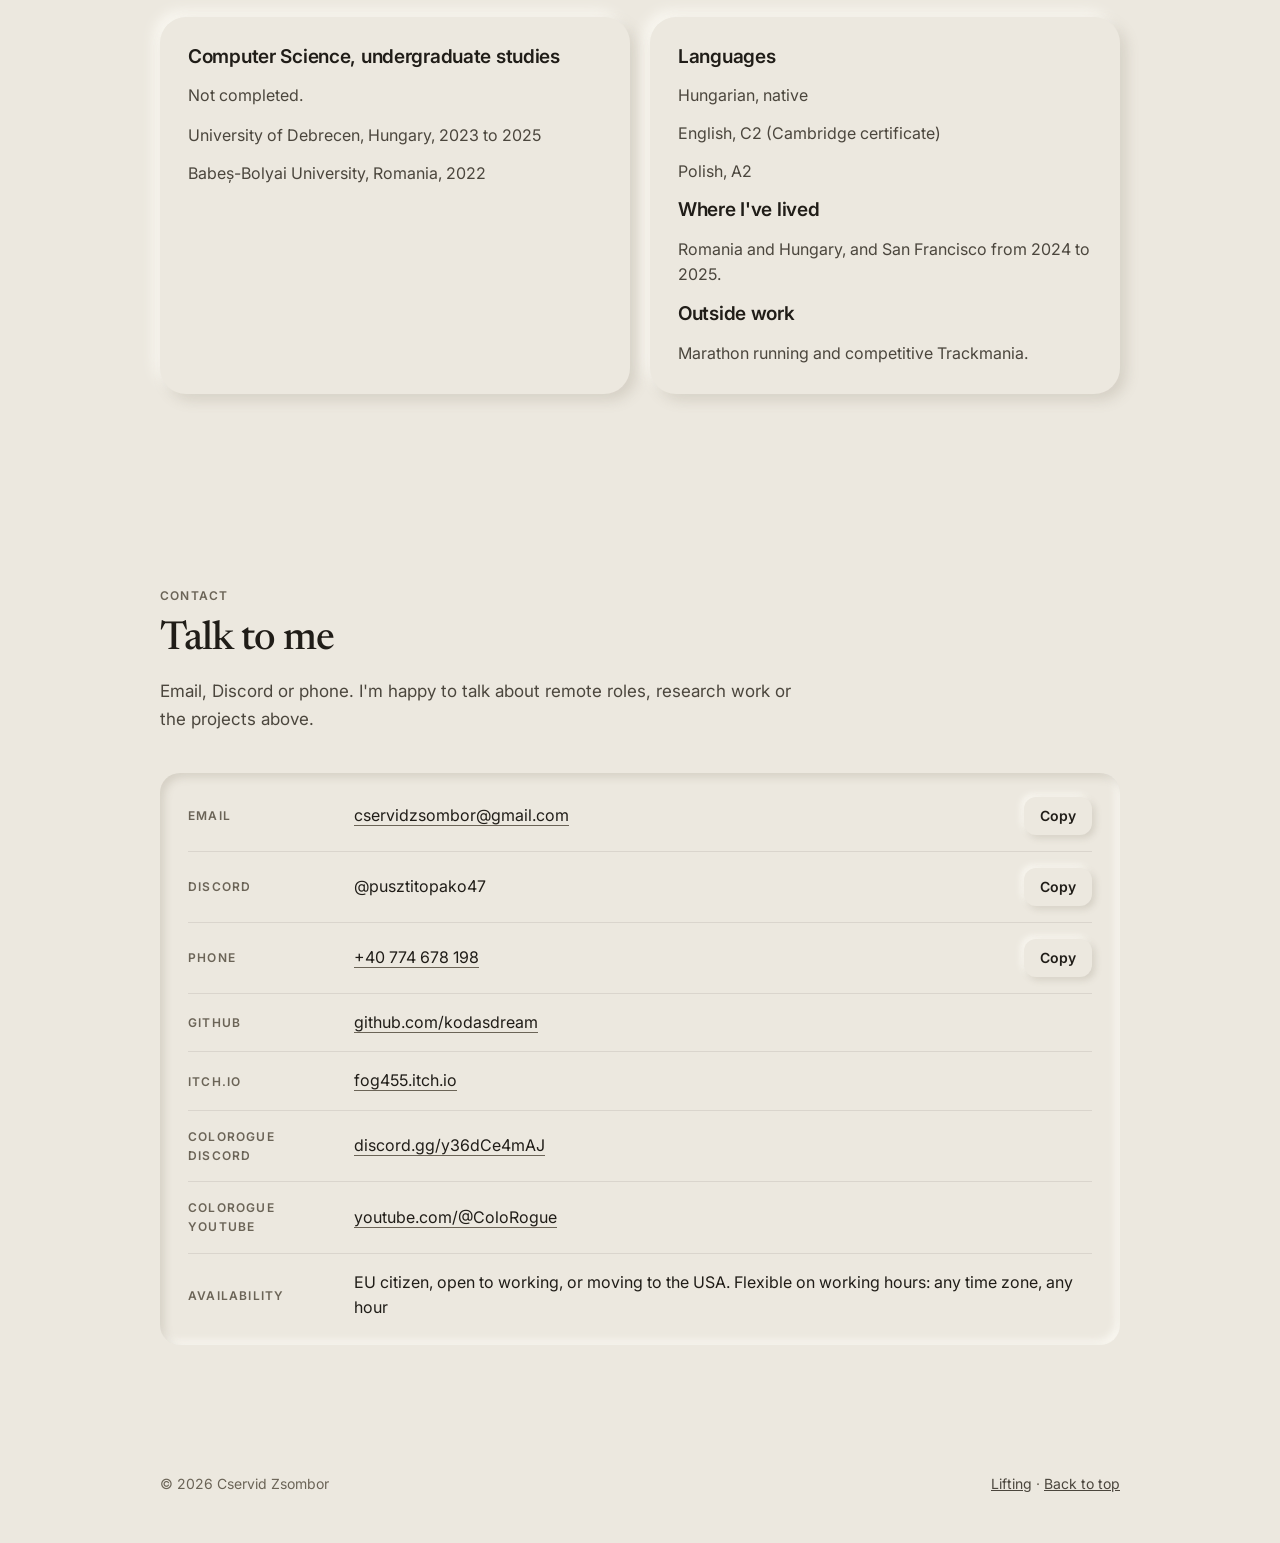
==== commit 2e81e639: "Drop Google from GameFeel Bench mentions; add personal-work/ (no ColoRogue)" ====
--- a/personal/index.html
+++ b/personal/index.html
@@ -100,8 +100,8 @@
 
         <article class="card raised">
           <p class="eyebrow">AI research</p>
-          <h3>Research access from four AI labs</h3>
-          <p>Google, Anthropic, Ant Group and Alibaba have provided research access to their models for internal testing on GameFeel Bench, my LLM evaluation benchmark.</p>
+          <h3>Research access from three AI labs</h3>
+          <p>Anthropic, Ant Group and Alibaba have provided research access to their models for internal testing on GameFeel Bench, my LLM evaluation benchmark.</p>
           <a class="text-link" href="https://kodasdream.github.io/gamefeel-benchmark/">See the benchmark</a>
         </article>
 
@@ -142,7 +142,7 @@
           <time>Sep 2026 to present</time>
           <h3>Independent AI Researcher and Engineer</h3>
           <p class="org">Independent, remote</p>
-          <p>I build and maintain GameFeel Bench, my LLM evaluation benchmark for game development. Google, Anthropic, Ant Group and Alibaba have provided research access to their models for internal testing on the benchmark.</p>
+          <p>I build and maintain GameFeel Bench, my LLM evaluation benchmark for game development. Anthropic, Ant Group and Alibaba have provided research access to their models for internal testing on the benchmark.</p>
         </li>
         <li>
           <time>Apr 2026 to Jun 2026</time>
@@ -196,7 +196,7 @@
           <p class="eyebrow">AI benchmark, 2026 to present</p>
           <h3>GameFeel Bench</h3>
           <p>An LLM evaluation benchmark for game development. Models work inside 12 unpublished games (roguelikes, MMORPGs, single-player RPGs and survival games): they code new mechanics, find planted bugs, and add content and balance changes without breaking the game's feel. Creativity of ideas, visuals and audio is scored too.</p>
-          <p>About two dozen model configurations are scored so far, with price-to-performance and model-size charts. Google, Anthropic, Ant Group and Alibaba have provided research access to their models for internal testing. The data is published as CSV.</p>
+          <p>About two dozen model configurations are scored so far, with price-to-performance and model-size charts. Anthropic, Ant Group and Alibaba have provided research access to their models for internal testing. The data is published as CSV.</p>
           <div class="links">
             <a class="btn btn-sm" href="https://github.com/kodasdream/gamefeel-benchmark">Repository</a>
             <a class="btn btn-sm" href="https://kodasdream.github.io/gamefeel-benchmark/">Site</a>
